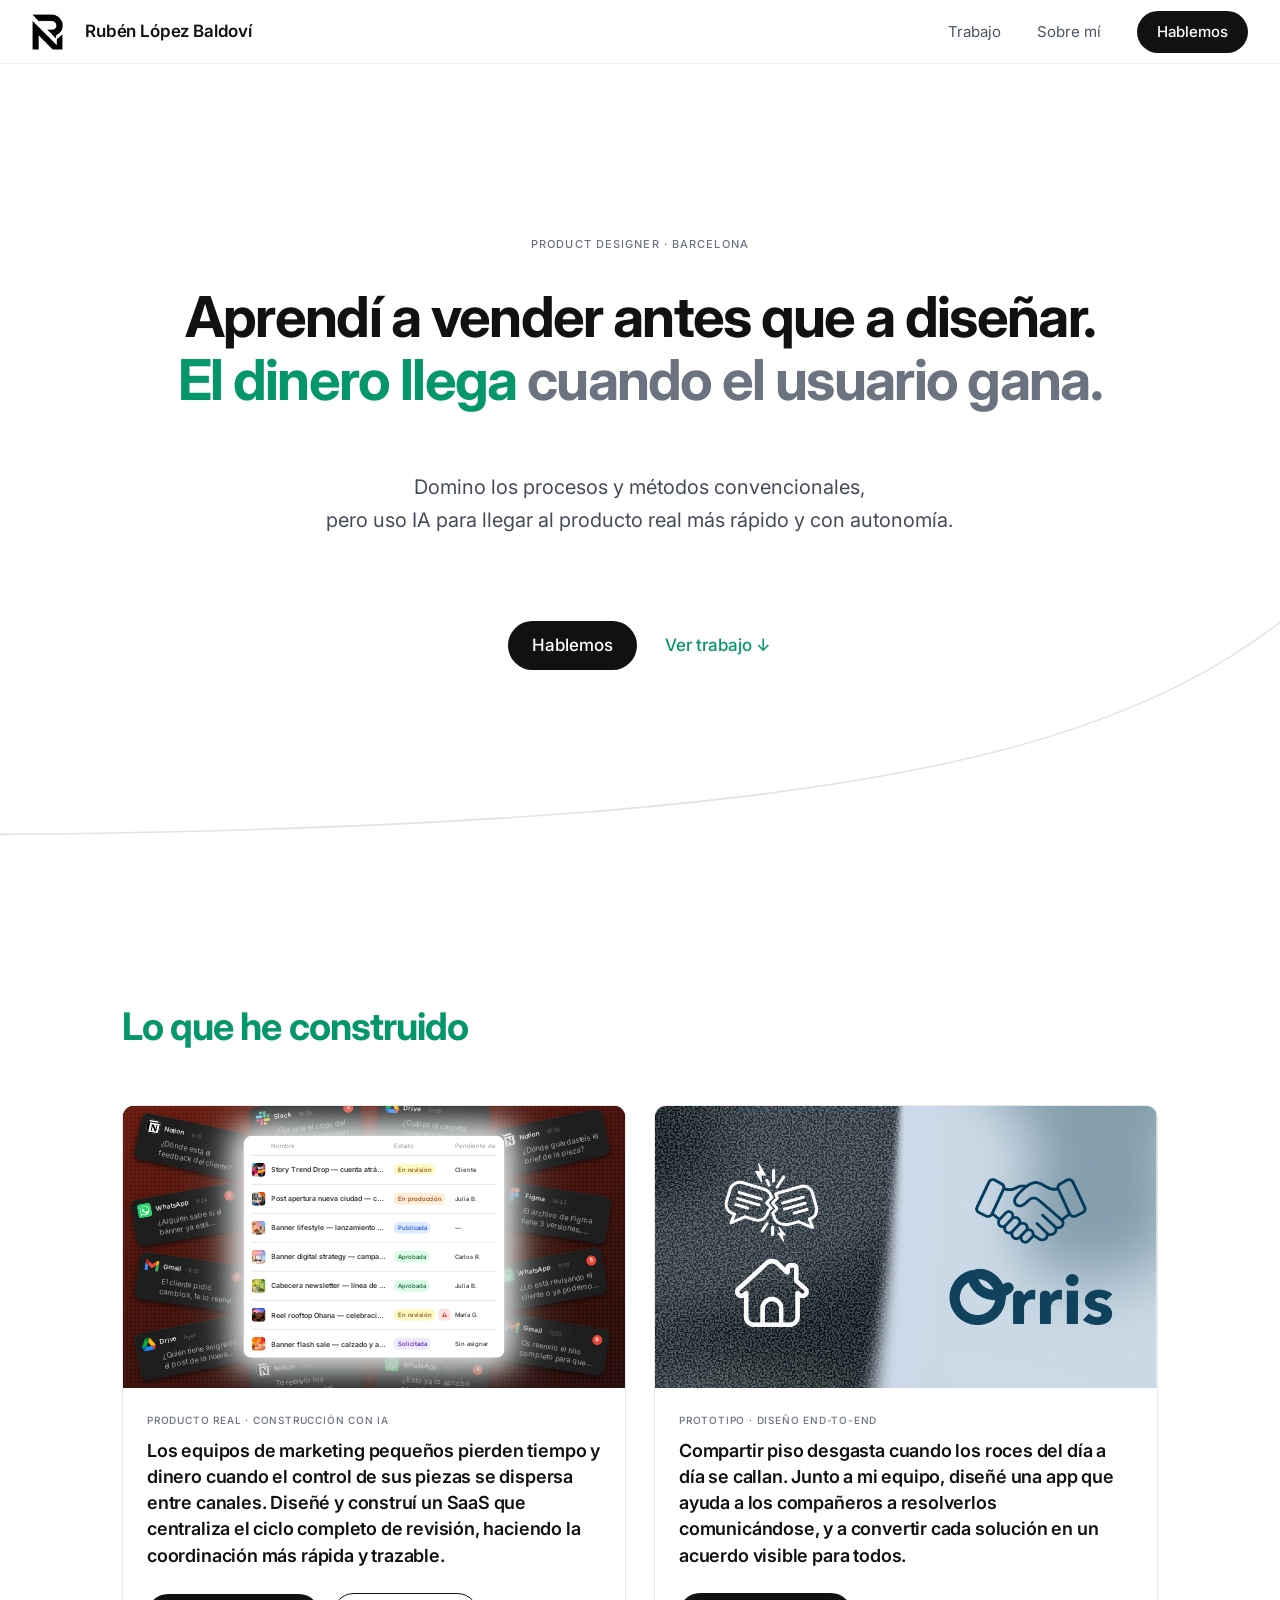
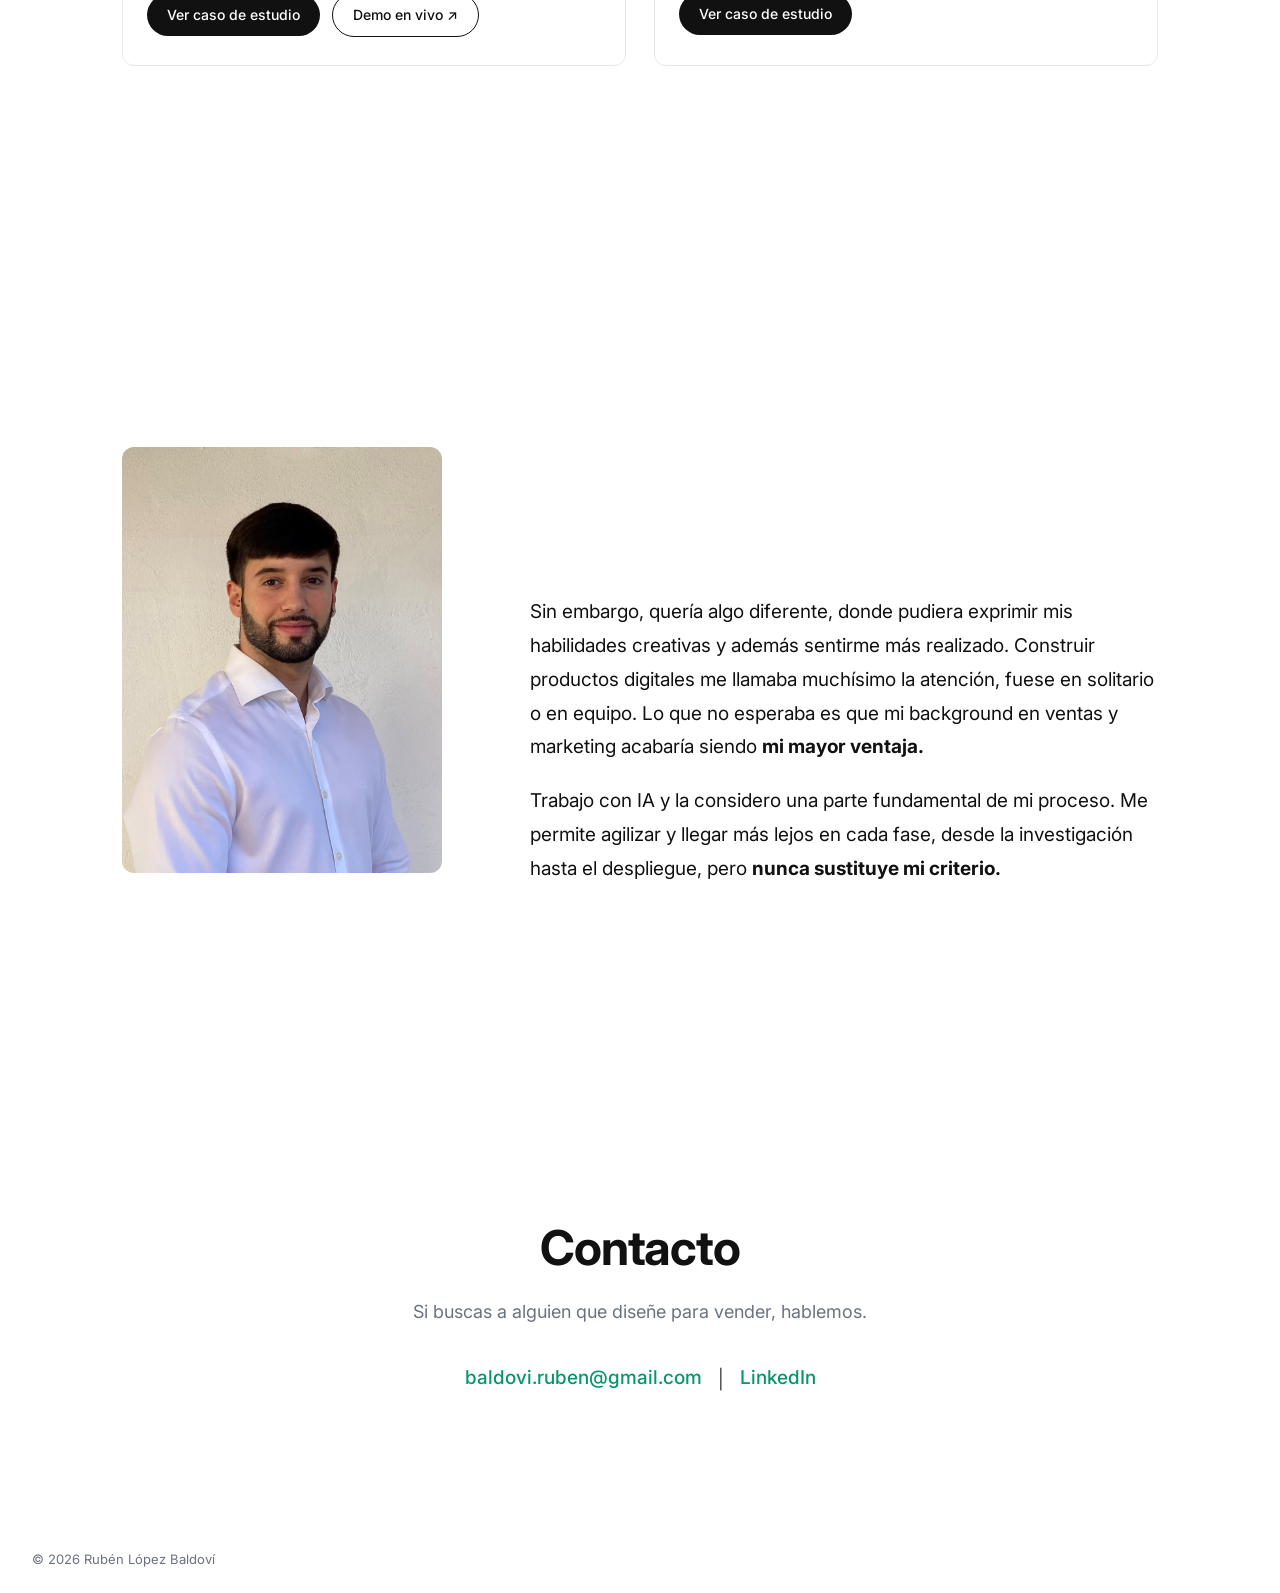
==== index.html @ 87759edb "fix: sello — hockey stick más pronunciado y curva anclada dentro del Hero Co-Authored-By: Claude Son" ====
<!DOCTYPE html>
<html lang="es">
<head>
  <meta charset="UTF-8">
  <meta name="viewport" content="width=device-width, initial-scale=1.0">
  <title>Rubén Baldoví — Diseñador UX/UI</title>
  <meta name="description" content="Diseñador UX/UI con criterio de negocio. Construyo productos que resuelven problemas reales.">
  <link rel="preconnect" href="https://fonts.googleapis.com">
  <link rel="preconnect" href="https://fonts.gstatic.com" crossorigin>
  <link href="https://fonts.googleapis.com/css2?family=Inter:ital,opsz,wght@0,14..32,400;0,14..32,500;0,14..32,600;0,14..32,700;1,14..32,400&display=swap" rel="stylesheet">
  <link rel="stylesheet" href="css/styles.css">
</head>
<body>

  <!-- NAV -->
  <nav class="nav nav--progress" id="nav">
    <div class="nav__inner">
      <a href="#hero" class="nav__logo">
        <img src="assets/images/logo.png" alt="RB" class="nav__logo-img">
        Rubén López Baldoví
      </a>
      <div class="nav__links">
        <a href="#projects" class="nav__link">Trabajo</a>
        <a href="#about" class="nav__link">Sobre mí</a>
        <a href="#contact" class="btn btn--nav">Hablemos</a>
      </div>
    </div>
  </nav>

  <main>

    <!-- HERO -->
    <section class="hero" id="hero">
      <svg class="sello" viewBox="0 0 1440 250" preserveAspectRatio="none" aria-hidden="true" focusable="false">
        <path class="sello__line" d="M -160,185 C 1200,185 1340,60 1560,-120" fill="none" stroke="#6B7280" stroke-opacity="0.20" stroke-width="1.6" stroke-linecap="round"/>
      </svg>
      <div class="container">
        <span class="eyebrow">Product Designer · Barcelona</span>
        <h1 class="hero__title">Aprendí a vender antes que a diseñar.<br><span class="hero__accent">El dinero llega</span> <span class="hero__gray">cuando el usuario gana.</span></h1>
        <p class="hero__sub">Domino los procesos y métodos convencionales,<br>pero uso IA para llegar al producto real más rápido y con autonomía.</p>
        <div class="hero__actions">
          <a href="#contact" class="hero__cta-secondary">Hablemos</a>
          <a href="#projects" class="hero__cta">Ver trabajo <span class="hero__cta-arrow">↓</span></a>
        </div>
      </div>
    </section>

    <!-- PROJECTS -->
    <section class="projects" id="projects">
      <div class="container">
        <p class="section-label reveal">Lo que he construido</p>
        <div class="projects__grid">

          <!-- Card: Flowck -->
          <article class="card reveal">
            <a href="flowck.html" class="card__thumb-link">
              <div class="card__thumb card__thumb--flowck">
                <!-- Left: chaos -->
                <div class="thumb-chaos">
                  <svg aria-hidden="true" xmlns="http://www.w3.org/2000/svg" style="position:absolute;top:0;left:0;width:100%;height:100%;pointer-events:none;z-index:20" preserveAspectRatio="none">
                    <filter id="tgrain"><feTurbulence type="fractalNoise" baseFrequency="0.85" numOctaves="4" stitchTiles="stitch"/><feColorMatrix type="saturate" values="0"/></filter>
                    <rect width="100%" height="100%" filter="url(#tgrain)" opacity="0.05"/>
                  </svg>
                  <div class="thumb-chaos-cols">
                    <div class="thumb-chaos-col">
                      <!-- t1 Notion (clipped top) -->
                      <div class="thumb-msg thumb-msg--t1">
                        <div class="thumb-msg__top">
                          <div class="thumb-msg__source">
                            <svg width="10" height="10" viewBox="0 0 256 268" xmlns="http://www.w3.org/2000/svg"><path fill="#fff" d="M16.092 11.538 164.09.608c18.179-1.56 22.85-.508 34.28 7.801l47.243 33.282C253.406 47.414 256 48.975 256 55.207v182.527c0 11.439-4.155 18.205-18.696 19.24L65.44 267.378c-10.913.517-16.11-1.043-21.825-8.327L8.826 213.814C2.586 205.487 0 199.254 0 191.97V29.726c0-9.352 4.155-17.153 16.092-18.188Z"/><path d="M164.09.608 16.092 11.538C4.155 12.573 0 20.374 0 29.726v162.245c0 7.284 2.585 13.516 8.826 21.843l34.789 45.237c5.715 7.284 10.912 8.844 21.825 8.327l171.864-10.404c14.532-1.035 18.696-7.801 18.696-19.24V55.207c0-5.911-2.336-7.614-9.21-12.66l-1.185-.856L198.37 8.409C186.94.1 182.27-.952 164.09.608ZM69.327 52.22c-14.033.945-17.216 1.159-25.186-5.323L23.876 30.778c-2.06-2.086-1.026-4.69 4.163-5.207l142.274-10.395c11.947-1.043 18.17 3.12 22.842 6.758l24.401 17.68c1.043.525 3.638 3.637.517 3.637L71.146 52.095l-1.819.125Zm-16.36 183.954V81.222c0-6.767 2.077-9.887 8.3-10.413L230.02 60.93c5.724-.517 8.31 3.12 8.31 9.879v153.917c0 6.767-1.044 12.49-10.387 13.008l-161.487 9.361c-9.343.517-13.489-2.594-13.489-10.921ZM212.377 89.53c1.034 4.681 0 9.362-4.681 9.897l-7.783 1.542v114.404c-6.758 3.637-12.981 5.715-18.18 5.715-8.308 0-10.386-2.604-16.609-10.396l-50.898-80.079v77.476l16.1 3.646s0 9.362-12.989 9.362l-35.814 2.077c-1.043-2.086 0-7.284 3.63-8.318l9.351-2.595V109.823l-12.98-1.052c-1.044-4.68 1.55-11.439 8.826-11.965l38.426-2.585 52.958 81.113v-71.76l-13.498-1.552c-1.043-5.733 3.111-9.896 8.3-10.404l35.84-2.087Z"/></svg>
                            <span class="thumb-msg__channel">Notion</span>
                            <span class="thumb-msg__time">9:15</span>
                          </div>
                        </div>
                        <p class="thumb-msg__text">¿Dónde está el feedback del cliente?</p>
                      </div>
                      <!-- 1 WhatsApp · badge 3 -->
                      <div class="thumb-msg thumb-msg--1">
                        <div class="thumb-msg__top">
                          <div class="thumb-msg__source">
                            <svg width="10" height="10" viewBox="0 0 24 24" xmlns="http://www.w3.org/2000/svg"><rect width="24" height="24" rx="6" fill="#25D366"/><path d="M12 4C7.6 4 4 7.6 4 12c0 1.5.4 2.9 1.1 4.1L4 20l4.1-1.1C9.2 19.6 10.5 20 12 20c4.4 0 8-3.6 8-8s-3.6-8-8-8zm0 14.5c-1.4 0-2.7-.4-3.9-1l-.3-.2-2.5.7.7-2.4-.2-.3c-.7-1.1-1.1-2.4-1.1-3.7 0-3.8 3.1-6.9 6.9-6.9 1.8 0 3.6.7 4.9 2s2 3 2 4.8c0 3.8-3.1 7-6.5 7z" fill="#fff"/><path d="M16.4 14.3c-.2-.1-1.3-.6-1.5-.7-.2-.1-.4-.1-.5.1-.2.2-.6.7-.7.8-.1.1-.3.2-.5.1-.2-.1-.9-.3-1.8-1.1-.6-.5-1.1-1.3-1.2-1.5-.1-.2 0-.4.1-.5l.3-.3c.1-.1.1-.2.2-.3.1-.1 0-.2 0-.3l-.7-1.6c-.2-.4-.4-.4-.5-.4h-.5c-.2 0-.4.1-.6.3-.2.2-.8.8-.8 2 0 1.1.8 2.2.9 2.4.1.1 1.6 2.4 3.9 3.4.5.2 1 .4 1.3.5.5.1 1 .1 1.4.1.4-.1 1.3-.5 1.5-1 .2-.5.2-1 .1-1.1-.1-.1-.2-.1-.4-.2z" fill="#fff"/></svg>
                            <span class="thumb-msg__channel">WhatsApp</span>
                            <span class="thumb-msg__time">9:24</span>
                          </div>
                          <span class="thumb-badge">3</span>
                        </div>
                        <p class="thumb-msg__text">¿Alguien sabe si el banner ya está aprobado?</p>
                      </div>
                      <!-- 2 Gmail · badge 9 -->
                      <div class="thumb-msg thumb-msg--2">
                        <div class="thumb-msg__top">
                          <div class="thumb-msg__source">
                            <svg width="10" height="10" viewBox="0 49.4 512 399.42" xmlns="http://www.w3.org/2000/svg"><g fill="none" fill-rule="evenodd"><g fill-rule="nonzero"><path fill="#4285f4" d="M34.91 448.818h81.454V251L0 163.727V413.91c0 19.287 15.622 34.91 34.91 34.91z"/><path fill="#34a853" d="M395.636 448.818h81.455c19.287 0 34.909-15.622 34.909-34.909V163.727L395.636 251z"/><path fill="#fbbc04" d="M395.636 99.727V251L512 163.727v-46.545c0-43.142-49.25-67.782-83.782-41.891z"/></g><path fill="#ea4335" d="M116.364 251V99.727L256 204.455 395.636 99.727V251L256 355.727z"/><path fill="#c5221f" fill-rule="nonzero" d="M0 117.182v46.545L116.364 251V99.727L83.782 75.291C49.25 49.4 0 74.04 0 117.18z"/></g></svg>
                            <span class="thumb-msg__channel">Gmail</span>
                            <span class="thumb-msg__time">8:15</span>
                          </div>
                          <span class="thumb-badge">9</span>
                        </div>
                        <p class="thumb-msg__text">El cliente pidió cambios, te lo reenvío ahora</p>
                      </div>
                      <!-- 3 Slack -->
                      <div class="thumb-msg thumb-msg--3">
                        <div class="thumb-msg__top">
                          <div class="thumb-msg__source">
                            <svg width="10" height="10" viewBox="0 0 2447.6 2452.5" xmlns="http://www.w3.org/2000/svg"><g clip-rule="evenodd" fill-rule="evenodd"><path d="m897.4 0c-135.3.1-244.8 109.9-244.7 245.2-.1 135.3 109.5 245.1 244.8 245.2h244.8v-245.1c.1-135.3-109.5-245.1-244.9-245.3.1 0 .1 0 0 0m0 654h-652.6c-135.3.1-244.9 109.9-244.8 245.2-.2 135.3 109.4 245.1 244.7 245.3h652.7c135.3-.1 244.9-109.9 244.8-245.2.1-135.4-109.5-245.2-244.8-245.3z" fill="#36c5f0"/><path d="m2447.6 899.2c.1-135.3-109.5-245.1-244.8-245.2-135.3.1-244.9 109.9-244.8 245.2v245.3h244.8c135.3-.1 244.9-109.9 244.8-245.3zm-652.7 0v-654c.1-135.2-109.4-245-244.7-245.2-135.3.1-244.9 109.9-244.8 245.2v654c-.2 135.3 109.4 245.1 244.7 245.3 135.3-.1 244.9-109.9 244.8-245.3z" fill="#2eb67d"/><path d="m1550.1 2452.5c135.3-.1 244.9-109.9 244.8-245.2.1-135.3-109.5-245.1-244.8-245.2h-244.8v245.2c-.1 135.2 109.5 245 244.8 245.2zm0-654.1h652.7c135.3-.1 244.9-109.9 244.8-245.2.2-135.3-109.4-245.1-244.7-245.3h-652.7c-135.3.1-244.9 109.9-244.8 245.2-.1 135.4 109.4 245.2 244.7 245.3z" fill="#ecb22e"/><path d="m0 1553.2c-.1 135.3 109.5 245.1 244.8 245.2 135.3-.1 244.9-109.9 244.8-245.2v-245.2h-244.8c-135.3.1-244.9 109.9-244.8 245.2zm652.7 0v654c-.2 135.3 109.4 245.1 244.7 245.3 135.3-.1 244.9-109.9 244.8-245.2v-653.9c.2-135.3-109.4-245.1-244.7-245.3-135.4 0-244.9 109.8-244.8 245.1 0 0 0 .1 0 0" fill="#e01e5a"/></g></svg>
                            <span class="thumb-msg__channel">Slack</span>
                            <span class="thumb-msg__time">16:35</span>
                          </div>
                          <span class="thumb-badge">2</span>
                        </div>
                        <p class="thumb-msg__text">¡Ojo que el copy del post lo cambié ayer!</p>
                      </div>
                      <!-- 4 Drive · badge 1 -->
                      <div class="thumb-msg thumb-msg--4">
                        <div class="thumb-msg__top">
                          <div class="thumb-msg__source">
                            <svg width="10" height="10" viewBox="0 0 87.3 78" xmlns="http://www.w3.org/2000/svg"><path d="m6.6 66.85 3.85 6.65c.8 1.4 1.95 2.5 3.3 3.3l13.75-23.8h-27.5c0 1.55.4 3.1 1.2 4.45z" fill="#0066da"/><path d="m43.65 25-13.75-23.8c-1.35.8-2.5 1.9-3.3 3.3l-25.4 44a9.06 9.06 0 0 0-1.2 4.45h27.5z" fill="#00ac47"/><path d="m73.55 76.8c1.35-.8 2.5-1.9 3.3-3.3l1.6-2.75 7.65-13.25c.8-1.35 1.2-2.9 1.2-4.45h-27.502l5.852 11.5z" fill="#ea4335"/><path d="m43.65 25 13.75-23.8c-1.35-.8-2.9-1.2-4.45-1.2h-18.6c-1.55 0-3.1.45-4.45 1.2z" fill="#00832d"/><path d="m59.8 53h-32.3l-13.75 23.8c1.35.8 2.9 1.2 4.45 1.2h50.9c1.55 0 3.1-.45 4.45-1.2z" fill="#2684fc"/><path d="m73.4 26.5-12.7-22c-.8-1.4-1.95-2.5-3.3-3.3l-13.75 23.8 16.15 28h27.45c0-1.55-.4-3.1-1.2-4.45z" fill="#ffba00"/></svg>
                            <span class="thumb-msg__channel">Drive</span>
                            <span class="thumb-msg__time">Ayer</span>
                          </div>
                        </div>
                        <p class="thumb-msg__text">¿Quién tiene asignado el post de la nueva colección?</p>
                      </div>
                      <!-- 5 Notion -->
                      <div class="thumb-msg thumb-msg--5">
                        <div class="thumb-msg__top">
                          <div class="thumb-msg__source">
                            <svg width="10" height="10" viewBox="0 0 256 268" xmlns="http://www.w3.org/2000/svg"><path fill="#fff" d="M16.092 11.538 164.09.608c18.179-1.56 22.85-.508 34.28 7.801l47.243 33.282C253.406 47.414 256 48.975 256 55.207v182.527c0 11.439-4.155 18.205-18.696 19.24L65.44 267.378c-10.913.517-16.11-1.043-21.825-8.327L8.826 213.814C2.586 205.487 0 199.254 0 191.97V29.726c0-9.352 4.155-17.153 16.092-18.188Z"/><path d="M164.09.608 16.092 11.538C4.155 12.573 0 20.374 0 29.726v162.245c0 7.284 2.585 13.516 8.826 21.843l34.789 45.237c5.715 7.284 10.912 8.844 21.825 8.327l171.864-10.404c14.532-1.035 18.696-7.801 18.696-19.24V55.207c0-5.911-2.336-7.614-9.21-12.66l-1.185-.856L198.37 8.409C186.94.1 182.27-.952 164.09.608ZM69.327 52.22c-14.033.945-17.216 1.159-25.186-5.323L23.876 30.778c-2.06-2.086-1.026-4.69 4.163-5.207l142.274-10.395c11.947-1.043 18.17 3.12 22.842 6.758l24.401 17.68c1.043.525 3.638 3.637.517 3.637L71.146 52.095l-1.819.125Zm-16.36 183.954V81.222c0-6.767 2.077-9.887 8.3-10.413L230.02 60.93c5.724-.517 8.31 3.12 8.31 9.879v153.917c0 6.767-1.044 12.49-10.387 13.008l-161.487 9.361c-9.343.517-13.489-2.594-13.489-10.921ZM212.377 89.53c1.034 4.681 0 9.362-4.681 9.897l-7.783 1.542v114.404c-6.758 3.637-12.981 5.715-18.18 5.715-8.308 0-10.386-2.604-16.609-10.396l-50.898-80.079v77.476l16.1 3.646s0 9.362-12.989 9.362l-35.814 2.077c-1.043-2.086 0-7.284 3.63-8.318l9.351-2.595V109.823l-12.98-1.052c-1.044-4.68 1.55-11.439 8.826-11.965l38.426-2.585 52.958 81.113v-71.76l-13.498-1.552c-1.043-5.733 3.111-9.896 8.3-10.404l35.84-2.087Z"/></svg>
                            <span class="thumb-msg__channel">Notion</span>
                            <span class="thumb-msg__time">10:11</span>
                          </div>
                        </div>
                        <p class="thumb-msg__text">¿Por qué aún no ha salido la campaña Odisea?</p>
                      </div>
                      <!-- b1 Notion (clipped bottom) -->
                      <div class="thumb-msg thumb-msg--b1">
                        <div class="thumb-msg__top">
                          <div class="thumb-msg__source">
                            <svg width="10" height="10" viewBox="0 0 256 268" xmlns="http://www.w3.org/2000/svg"><path fill="#fff" d="M16.092 11.538 164.09.608c18.179-1.56 22.85-.508 34.28 7.801l47.243 33.282C253.406 47.414 256 48.975 256 55.207v182.527c0 11.439-4.155 18.205-18.696 19.24L65.44 267.378c-10.913.517-16.11-1.043-21.825-8.327L8.826 213.814C2.586 205.487 0 199.254 0 191.97V29.726c0-9.352 4.155-17.153 16.092-18.188Z"/><path d="M164.09.608 16.092 11.538C4.155 12.573 0 20.374 0 29.726v162.245c0 7.284 2.585 13.516 8.826 21.843l34.789 45.237c5.715 7.284 10.912 8.844 21.825 8.327l171.864-10.404c14.532-1.035 18.696-7.801 18.696-19.24V55.207c0-5.911-2.336-7.614-9.21-12.66l-1.185-.856L198.37 8.409C186.94.1 182.27-.952 164.09.608ZM69.327 52.22c-14.033.945-17.216 1.159-25.186-5.323L23.876 30.778c-2.06-2.086-1.026-4.69 4.163-5.207l142.274-10.395c11.947-1.043 18.17 3.12 22.842 6.758l24.401 17.68c1.043.525 3.638 3.637.517 3.637L71.146 52.095l-1.819.125Zm-16.36 183.954V81.222c0-6.767 2.077-9.887 8.3-10.413L230.02 60.93c5.724-.517 8.31 3.12 8.31 9.879v153.917c0 6.767-1.044 12.49-10.387 13.008l-161.487 9.361c-9.343.517-13.489-2.594-13.489-10.921ZM212.377 89.53c1.034 4.681 0 9.362-4.681 9.897l-7.783 1.542v114.404c-6.758 3.637-12.981 5.715-18.18 5.715-8.308 0-10.386-2.604-16.609-10.396l-50.898-80.079v77.476l16.1 3.646s0 9.362-12.989 9.362l-35.814 2.077c-1.043-2.086 0-7.284 3.63-8.318l9.351-2.595V109.823l-12.98-1.052c-1.044-4.68 1.55-11.439 8.826-11.965l38.426-2.585 52.958 81.113v-71.76l-13.498-1.552c-1.043-5.733 3.111-9.896 8.3-10.404l35.84-2.087Z"/></svg>
                            <span class="thumb-msg__channel">Notion</span>
                            <span class="thumb-msg__time">8:45</span>
                          </div>
                        </div>
                        <p class="thumb-msg__text">Te reenvío los comentarios del cliente sobre el cartel</p>
                      </div>
                    </div>
                    <div class="thumb-chaos-col">
                      <!-- t2 Notion (clipped top) -->
                      <div class="thumb-msg thumb-msg--t2">
                        <div class="thumb-msg__top">
                          <div class="thumb-msg__source">
                            <svg width="10" height="10" viewBox="0 0 256 268" xmlns="http://www.w3.org/2000/svg"><path fill="#fff" d="M16.092 11.538 164.09.608c18.179-1.56 22.85-.508 34.28 7.801l47.243 33.282C253.406 47.414 256 48.975 256 55.207v182.527c0 11.439-4.155 18.205-18.696 19.24L65.44 267.378c-10.913.517-16.11-1.043-21.825-8.327L8.826 213.814C2.586 205.487 0 199.254 0 191.97V29.726c0-9.352 4.155-17.153 16.092-18.188Z"/><path d="M164.09.608 16.092 11.538C4.155 12.573 0 20.374 0 29.726v162.245c0 7.284 2.585 13.516 8.826 21.843l34.789 45.237c5.715 7.284 10.912 8.844 21.825 8.327l171.864-10.404c14.532-1.035 18.696-7.801 18.696-19.24V55.207c0-5.911-2.336-7.614-9.21-12.66l-1.185-.856L198.37 8.409C186.94.1 182.27-.952 164.09.608ZM69.327 52.22c-14.033.945-17.216 1.159-25.186-5.323L23.876 30.778c-2.06-2.086-1.026-4.69 4.163-5.207l142.274-10.395c11.947-1.043 18.17 3.12 22.842 6.758l24.401 17.68c1.043.525 3.638 3.637.517 3.637L71.146 52.095l-1.819.125Zm-16.36 183.954V81.222c0-6.767 2.077-9.887 8.3-10.413L230.02 60.93c5.724-.517 8.31 3.12 8.31 9.879v153.917c0 6.767-1.044 12.49-10.387 13.008l-161.487 9.361c-9.343.517-13.489-2.594-13.489-10.921ZM212.377 89.53c1.034 4.681 0 9.362-4.681 9.897l-7.783 1.542v114.404c-6.758 3.637-12.981 5.715-18.18 5.715-8.308 0-10.386-2.604-16.609-10.396l-50.898-80.079v77.476l16.1 3.646s0 9.362-12.989 9.362l-35.814 2.077c-1.043-2.086 0-7.284 3.63-8.318l9.351-2.595V109.823l-12.98-1.052c-1.044-4.68 1.55-11.439 8.826-11.965l38.426-2.585 52.958 81.113v-71.76l-13.498-1.552c-1.043-5.733 3.111-9.896 8.3-10.404l35.84-2.087Z"/></svg>
                            <span class="thumb-msg__channel">Notion</span>
                            <span class="thumb-msg__time">18:30</span>
                          </div>
                        </div>
                        <p class="thumb-msg__text">¿Dónde guardasteis el brief de la pieza?</p>
                      </div>
                      <!-- 6 Figma -->
                      <div class="thumb-msg thumb-msg--6">
                        <div class="thumb-msg__top">
                          <div class="thumb-msg__source">
                            <svg width="10" height="10" viewBox="0 0 54 80" xmlns="http://www.w3.org/2000/svg" fill="none"><path d="M13.333 80C20.693 80 26.667 74.027 26.667 66.667V53.333H13.333C5.973 53.333 0 59.307 0 66.667 0 74.027 5.973 80 13.333 80z" fill="#0ACF83"/><path d="M0 40c0-7.36 5.973-13.333 13.333-13.333H26.667V53.333H13.333C5.973 53.333 0 47.36 0 40z" fill="#A259FF"/><path d="M0 13.333C0 5.973 5.973 0 13.333 0H26.667V26.667H13.333C5.973 26.667 0 20.693 0 13.333z" fill="#F24E1E"/><path d="M26.667 0H40c7.36 0 13.333 5.973 13.333 13.333 0 7.36-5.973 13.334-13.333 13.334H26.667V0z" fill="#FF7262"/><path d="M53.333 40c0 7.36-5.973 13.333-13.333 13.333S26.667 47.36 26.667 40c0-7.36 5.973-13.333 13.333-13.333S53.333 32.64 53.333 40z" fill="#1ABCFE"/></svg>
                            <span class="thumb-msg__channel">Figma</span>
                            <span class="thumb-msg__time">14:43</span>
                          </div>
                        </div>
                        <p class="thumb-msg__text">El archivo de Figma tiene 3 versiones, ¿cuál usamos?</p>
                      </div>
                      <!-- 7 WhatsApp · badge 5 -->
                      <div class="thumb-msg thumb-msg--7">
                        <div class="thumb-msg__top">
                          <div class="thumb-msg__source">
                            <svg width="10" height="10" viewBox="0 0 24 24" xmlns="http://www.w3.org/2000/svg"><rect width="24" height="24" rx="6" fill="#25D366"/><path d="M12 4C7.6 4 4 7.6 4 12c0 1.5.4 2.9 1.1 4.1L4 20l4.1-1.1C9.2 19.6 10.5 20 12 20c4.4 0 8-3.6 8-8s-3.6-8-8-8zm0 14.5c-1.4 0-2.7-.4-3.9-1l-.3-.2-2.5.7.7-2.4-.2-.3c-.7-1.1-1.1-2.4-1.1-3.7 0-3.8 3.1-6.9 6.9-6.9 1.8 0 3.6.7 4.9 2s2 3 2 4.8c0 3.8-3.1 7-6.5 7z" fill="#fff"/><path d="M16.4 14.3c-.2-.1-1.3-.6-1.5-.7-.2-.1-.4-.1-.5.1-.2.2-.6.7-.7.8-.1.1-.3.2-.5.1-.2-.1-.9-.3-1.8-1.1-.6-.5-1.1-1.3-1.2-1.5-.1-.2 0-.4.1-.5l.3-.3c.1-.1.1-.2.2-.3.1-.1 0-.2 0-.3l-.7-1.6c-.2-.4-.4-.4-.5-.4h-.5c-.2 0-.4.1-.6.3-.2.2-.8.8-.8 2 0 1.1.8 2.2.9 2.4.1.1 1.6 2.4 3.9 3.4.5.2 1 .4 1.3.5.5.1 1 .1 1.4.1.4-.1 1.3-.5 1.5-1 .2-.5.2-1 .1-1.1-.1-.1-.2-.1-.4-.2z" fill="#fff"/></svg>
                            <span class="thumb-msg__channel">WhatsApp</span>
                            <span class="thumb-msg__time">11:07</span>
                          </div>
                          <span class="thumb-badge">5</span>
                        </div>
                        <p class="thumb-msg__text">¿Lo está revisando el cliente o ya podemos publicar?</p>
                      </div>
                      <!-- 8 Gmail · badge 6 -->
                      <div class="thumb-msg thumb-msg--8">
                        <div class="thumb-msg__top">
                          <div class="thumb-msg__source">
                            <svg width="10" height="10" viewBox="0 49.4 512 399.42" xmlns="http://www.w3.org/2000/svg"><g fill="none" fill-rule="evenodd"><g fill-rule="nonzero"><path fill="#4285f4" d="M34.91 448.818h81.454V251L0 163.727V413.91c0 19.287 15.622 34.91 34.91 34.91z"/><path fill="#34a853" d="M395.636 448.818h81.455c19.287 0 34.909-15.622 34.909-34.909V163.727L395.636 251z"/><path fill="#fbbc04" d="M395.636 99.727V251L512 163.727v-46.545c0-43.142-49.25-67.782-83.782-41.891z"/></g><path fill="#ea4335" d="M116.364 251V99.727L256 204.455 395.636 99.727V251L256 355.727z"/><path fill="#c5221f" fill-rule="nonzero" d="M0 117.182v46.545L116.364 251V99.727L83.782 75.291C49.25 49.4 0 74.04 0 117.18z"/></g></svg>
                            <span class="thumb-msg__channel">Gmail</span>
                            <span class="thumb-msg__time">12:20</span>
                          </div>
                          <span class="thumb-badge">6</span>
                        </div>
                        <p class="thumb-msg__text">Os reenvío el hilo completo para que veáis los cambios</p>
                      </div>
                      <!-- 9 Slack -->
                      <div class="thumb-msg thumb-msg--9">
                        <div class="thumb-msg__top">
                          <div class="thumb-msg__source">
                            <svg width="10" height="10" viewBox="0 0 2447.6 2452.5" xmlns="http://www.w3.org/2000/svg"><g clip-rule="evenodd" fill-rule="evenodd"><path d="m897.4 0c-135.3.1-244.8 109.9-244.7 245.2-.1 135.3 109.5 245.1 244.8 245.2h244.8v-245.1c.1-135.3-109.5-245.1-244.9-245.3.1 0 .1 0 0 0m0 654h-652.6c-135.3.1-244.9 109.9-244.8 245.2-.2 135.3 109.4 245.1 244.7 245.3h652.7c135.3-.1 244.9-109.9 244.8-245.2.1-135.4-109.5-245.2-244.8-245.3z" fill="#36c5f0"/><path d="m2447.6 899.2c.1-135.3-109.5-245.1-244.8-245.2-135.3.1-244.9 109.9-244.8 245.2v245.3h244.8c135.3-.1 244.9-109.9 244.8-245.3zm-652.7 0v-654c.1-135.2-109.4-245-244.7-245.2-135.3.1-244.9 109.9-244.8 245.2v654c-.2 135.3 109.4 245.1 244.7 245.3 135.3-.1 244.9-109.9 244.8-245.3z" fill="#2eb67d"/><path d="m1550.1 2452.5c135.3-.1 244.9-109.9 244.8-245.2.1-135.3-109.5-245.1-244.8-245.2h-244.8v245.2c-.1 135.2 109.5 245 244.8 245.2zm0-654.1h652.7c135.3-.1 244.9-109.9 244.8-245.2.2-135.3-109.4-245.1-244.7-245.3h-652.7c-135.3.1-244.9 109.9-244.8 245.2-.1 135.4 109.4 245.2 244.7 245.3z" fill="#ecb22e"/><path d="m0 1553.2c-.1 135.3 109.5 245.1 244.8 245.2 135.3-.1 244.9-109.9 244.8-245.2v-245.2h-244.8c-135.3.1-244.9 109.9-244.8 245.2zm652.7 0v654c-.2 135.3 109.4 245.1 244.7 245.3 135.3-.1 244.9-109.9 244.8-245.2v-653.9c.2-135.3-109.4-245.1-244.7-245.3-135.4 0-244.9 109.8-244.8 245.1 0 0 0 .1 0 0" fill="#e01e5a"/></g></svg>
                            <span class="thumb-msg__channel">Slack</span>
                            <span class="thumb-msg__time">Ayer</span>
                          </div>
                        </div>
                        <p class="thumb-msg__text">¿Quién se ocupaba de esto? ¿Carlos?</p>
                      </div>
                      <!-- b2 WhatsApp (clipped bottom) -->
                      <div class="thumb-msg thumb-msg--b2">
                        <div class="thumb-msg__top">
                          <div class="thumb-msg__source">
                            <svg width="10" height="10" viewBox="0 0 24 24" xmlns="http://www.w3.org/2000/svg"><rect width="24" height="24" rx="6" fill="#25D366"/><path d="M12 4C7.6 4 4 7.6 4 12c0 1.5.4 2.9 1.1 4.1L4 20l4.1-1.1C9.2 19.6 10.5 20 12 20c4.4 0 8-3.6 8-8s-3.6-8-8-8zm0 14.5c-1.4 0-2.7-.4-3.9-1l-.3-.2-2.5.7.7-2.4-.2-.3c-.7-1.1-1.1-2.4-1.1-3.7 0-3.8 3.1-6.9 6.9-6.9 1.8 0 3.6.7 4.9 2s2 3 2 4.8c0 3.8-3.1 7-6.5 7z" fill="#fff"/><path d="M16.4 14.3c-.2-.1-1.3-.6-1.5-.7-.2-.1-.4-.1-.5.1-.2.2-.6.7-.7.8-.1.1-.3.2-.5.1-.2-.1-.9-.3-1.8-1.1-.6-.5-1.1-1.3-1.2-1.5-.1-.2 0-.4.1-.5l.3-.3c.1-.1.1-.2.2-.3.1-.1 0-.2 0-.3l-.7-1.6c-.2-.4-.4-.4-.5-.4h-.5c-.2 0-.4.1-.6.3-.2.2-.8.8-.8 2 0 1.1.8 2.2.9 2.4.1.1 1.6 2.4 3.9 3.4.5.2 1 .4 1.3.5.5.1 1 .1 1.4.1.4-.1 1.3-.5 1.5-1 .2-.5.2-1 .1-1.1-.1-.1-.2-.1-.4-.2z" fill="#fff"/></svg>
                            <span class="thumb-msg__channel">WhatsApp</span>
                            <span class="thumb-msg__time">16:20</span>
                          </div>
                          <span class="thumb-badge">4</span>
                        </div>
                        <p class="thumb-msg__text">¿Esto ya lo aprobó María?</p>
                      </div>
                      <!-- b3 Drive (clipped bottom) -->
                      <div class="thumb-msg thumb-msg--b3">
                        <div class="thumb-msg__top">
                          <div class="thumb-msg__source">
                            <svg width="10" height="10" viewBox="0 0 87.3 78" xmlns="http://www.w3.org/2000/svg"><path d="m6.6 66.85 3.85 6.65c.8 1.4 1.95 2.5 3.3 3.3l13.75-23.8h-27.5c0 1.55.4 3.1 1.2 4.45z" fill="#0066da"/><path d="m43.65 25-13.75-23.8c-1.35.8-2.5 1.9-3.3 3.3l-25.4 44a9.06 9.06 0 0 0-1.2 4.45h27.5z" fill="#00ac47"/><path d="m73.55 76.8c1.35-.8 2.5-1.9 3.3-3.3l1.6-2.75 7.65-13.25c.8-1.35 1.2-2.9 1.2-4.45h-27.502l5.852 11.5z" fill="#ea4335"/><path d="m43.65 25 13.75-23.8c-1.35-.8-2.9-1.2-4.45-1.2h-18.6c-1.55 0-3.1.45-4.45 1.2z" fill="#00832d"/><path d="m59.8 53h-32.3l-13.75 23.8c1.35.8 2.9 1.2 4.45 1.2h50.9c1.55 0 3.1-.45 4.45-1.2z" fill="#2684fc"/><path d="m73.4 26.5-12.7-22c-.8-1.4-1.95-2.5-3.3-3.3l-13.75 23.8 16.15 28h27.45c0-1.55-.4-3.1-1.2-4.45z" fill="#ffba00"/></svg>
                            <span class="thumb-msg__channel">Drive</span>
                            <span class="thumb-msg__time">17:05</span>
                          </div>
                        </div>
                        <p class="thumb-msg__text">¿Cuál es la carpeta correcta para subir el archivo?</p>
                      </div>
                    </div>
                  </div>
                </div>
                <!-- Right: system — mini Flowck table -->
                <div class="thumb-system">
                  <div class="tt-card">
                  <div class="tt-header">
                    <span class="tt-h tt-h--img-spacer"></span>
                    <span class="tt-h tt-h--nombre">Nombre</span>
                    <span class="tt-h tt-h--estado">Estado</span>
                    <span class="tt-h tt-h--pendiente">Pendiente de</span>
                  </div>
                  <div class="tt-body">
                    <div class="tt-row">
                      <img src="assets/images/imagen-2.png" class="tt-img" alt="">
                      <span class="tt-name">Story Trend Drop — cuenta atrás colección verano</span>
                      <span class="tt-badge tt-badge--revision">En revisión</span>
                      <span class="tt-assignee">Cliente</span>
                    </div>
                    <div class="tt-row">
                      <img src="assets/images/imagen-6.png" class="tt-img" alt="">
                      <span class="tt-name">Post apertura nueva ciudad — campaña lanzamiento</span>
                      <span class="tt-badge tt-badge--produccion">En producción</span>
                      <span class="tt-assignee">Julia B.</span>
                    </div>
                    <div class="tt-row">
                      <img src="assets/images/imagen-12.png" class="tt-img" alt="">
                      <span class="tt-name">Banner lifestyle — lanzamiento nueva web</span>
                      <span class="tt-badge tt-badge--publicada">Publicada</span>
                      <span class="tt-assignee">—</span>
                    </div>
                    <div class="tt-row">
                      <img src="assets/images/imagen-14.png" class="tt-img" alt="">
                      <span class="tt-name">Banner digital strategy — campaña Telecom Plus</span>
                      <span class="tt-badge tt-badge--aprobada">Aprobada</span>
                      <span class="tt-assignee">Carlos R.</span>
                    </div>
                    <div class="tt-row">
                      <img src="assets/images/imagen-10.png" class="tt-img" alt="">
                      <span class="tt-name">Cabecera newsletter — línea de productos eco</span>
                      <span class="tt-badge tt-badge--aprobada">Aprobada</span>
                      <span class="tt-assignee">Julia B.</span>
                    </div>
                    <div class="tt-row">
                      <img src="assets/images/imagen-11.png" class="tt-img" alt="">
                      <span class="tt-name">Reel rooftop Ohana — celebración aniversario</span>
                      <span class="tt-estado-cell"><span class="tt-badge tt-badge--revision">En revisión</span><span class="tt-block-badge"><svg viewBox="0 0 10 9" xmlns="http://www.w3.org/2000/svg" width="6" height="5.4"><path d="M5 0.5L9.5 8.5H0.5L5 0.5Z" fill="#EF4444"/><rect x="4.25" y="3" width="1.5" height="3.5" rx="0.5" fill="#FFF"/><rect x="4.25" y="7.2" width="1.5" height="1" rx="0.5" fill="#FFF"/></svg></span></span>
                      <span class="tt-assignee">María G.</span>
                    </div>
                    <div class="tt-row">
                      <img src="assets/images/imagen-8.png" class="tt-img" alt="">
                      <span class="tt-name">Banner flash sale — calzado y accesorios</span>
                      <span class="tt-badge tt-badge--solicitada">Solicitada</span>
                      <span class="tt-assignee">Sin asignar</span>
                    </div>
                  </div>
                  </div>
                </div>
              </div>
            </a>
            <div class="card__body">
              <div class="card__meta">PRODUCTO REAL · CONSTRUCCIÓN CON IA</div>
              <p class="card__desc">Los equipos de marketing pequeños pierden tiempo y dinero cuando el control de sus piezas se dispersa entre canales. Diseñé y construí un SaaS que centraliza el ciclo completo de revisión, haciendo la coordinación más rápida y trazable.</p>
              <div class="card__actions">
                <a href="flowck.html" class="card__btn card__btn--primary">Ver caso de estudio</a>
                <a href="https://flowck.vercel.app" target="_blank" rel="noopener" class="card__btn card__btn--outline">Demo en vivo ↗</a>
              </div>
            </div>
          </article>

          <!-- Card: Orris -->
          <article class="card reveal">
            <a href="orris.html" class="card__thumb-link">
              <div class="card__thumb card__thumb--orris">
                <img src="assets/images/thumbnail-orris-home.png" alt="Orris — app para compañeros de piso" class="card__thumb-img">
              </div>
            </a>
            <div class="card__body">
              <div class="card__meta">PROTOTIPO · DISEÑO END-TO-END</div>
              <p class="card__desc">Compartir piso desgasta cuando los roces del día a día se callan. Junto a mi equipo, diseñé una app que ayuda a los compañeros a resolverlos comunicándose, y a convertir cada solución en un acuerdo visible para todos.</p>
              <div class="card__actions">
                <a href="orris.html" class="card__btn card__btn--primary">Ver caso de estudio</a>
              </div>
            </div>
          </article>

        </div>
      </div>
    </section>

    <!-- ABOUT -->
    <section class="about" id="about">
      <div class="container">
        <p class="section-label reveal reveal--left">Sobre mí</p>
        <div class="about__inner">
          <div class="about__photo reveal reveal--left">
            <img src="assets/images/ruben-photo.jpg" alt="Rubén Baldoví" class="about__photo-img">
          </div>
          <div class="about__text">
            <p class="about__paragraph reveal reveal--right">Llegué al diseño desde el negocio, no al revés. Estuve en departamentos de marketing, administración y ventas, entendiendo por qué la gente compra y cómo se comunica una marca. Es algo que no se acaba de aprender <span class="hero__accent">hasta que no lo vives.</span></p>
            <p class="about__paragraph reveal reveal--right">Sin embargo, quería algo diferente, donde pudiera exprimir mis habilidades creativas y además sentirme más realizado. Construir productos digitales me llamaba muchísimo la atención, fuese en solitario o en equipo. Lo que no esperaba es que mi background en ventas y marketing acabaría siendo <span class="hero__accent">mi mayor ventaja.</span></p>
            <p class="about__paragraph reveal reveal--right">Trabajo con IA y la considero una parte fundamental de mi proceso. Me permite agilizar y llegar más lejos en cada fase, desde la investigación hasta el despliegue, pero <span class="hero__accent">nunca sustituye mi criterio.</span></p>
          </div>
        </div>
      </div>
    </section>

    <!-- CONTACT -->
    <section class="contact" id="contact">
      <div class="container">
        <h2 class="contact__title reveal">Contacto</h2>
        <p class="contact__sub reveal">Si buscas a alguien que diseñe para vender, hablemos.</p>
        <div class="contact__row reveal">
          <a href="mailto:baldovi.ruben@gmail.com" class="contact__item">baldovi.ruben@gmail.com</a>
          <span class="contact__sep">|</span>
          <a href="https://www.linkedin.com/in/rub%C3%A9n-l%C3%B3pez-baldov%C3%AD-9379b819b/" target="_blank" rel="noopener" class="contact__item">LinkedIn</a>
        </div>
      </div>
    </section>

  </main>

  <footer class="footer">
    <div class="footer__inner">
      <span class="footer__copy">© 2026 Rubén López Baldoví</span>
    </div>
  </footer>

  <script src="js/main.js"></script>
</body>
</html>
---- css/styles.css ----
/* ============================================================
   TOKENS
   ============================================================ */
:root {
  --accent: #059669;
  --bg: #FFFFFF;
  --text: #111111;
  --text-secondary: #6B7280;
  --border: #E5E7EB;
  --bg-subtle: #F9FAFB;
  --font: 'Inter', system-ui, sans-serif;
  --max-w: 1100px;
  --radius: 12px;
  --nav-h: 64px;
}

/* ============================================================
   RESET & BASE
   ============================================================ */
*, *::before, *::after {
  box-sizing: border-box;
  margin: 0;
  padding: 0;
}
html {
  scroll-behavior: smooth;
}

/* Chrome / Edge / Safari */
html::-webkit-scrollbar        { width: 8px; }
html::-webkit-scrollbar-track  { background: transparent; }
html::-webkit-scrollbar-thumb  { background: rgba(0, 0, 0, 0.18); border-radius: 999px; }
html::-webkit-scrollbar-thumb:hover { background: rgba(0, 0, 0, 0.26); }
html::-webkit-scrollbar-button { display: none; }

/* Firefox — sólo donde no hay soporte webkit */
@supports not selector(::-webkit-scrollbar) {
  html { scrollbar-width: thin; scrollbar-color: #B0B0B0 transparent; }
}
body {
  font-family: var(--font);
  background: var(--bg);
  color: var(--text);
  line-height: 1.6;
  -webkit-font-smoothing: antialiased;
}
img {
  display: block;
  max-width: 100%;
}
a {
  color: inherit;
  text-decoration: none;
}

/* ============================================================
   LAYOUT
   ============================================================ */
.container {
  max-width: var(--max-w);
  margin: 0 auto;
  padding: 0 32px;
}

/* ============================================================
   NAV
   ============================================================ */
.nav {
  position: fixed;
  top: 0;
  left: 0;
  right: 0;
  height: var(--nav-h);
  background: transparent;
  backdrop-filter: none;
  -webkit-backdrop-filter: none;
  border-bottom: 1px solid rgba(0, 0, 0, 0.06);
  z-index: 100;
  transition: background 0.25s ease, backdrop-filter 0.25s ease, -webkit-backdrop-filter 0.25s ease, border-color 0.25s ease;
}
.nav--scrolled {
  background: rgba(255, 255, 255, 0.9);
  backdrop-filter: blur(12px);
  -webkit-backdrop-filter: blur(12px);
}

/* ---- READING PROGRESS BAR (flowck.html only, via .nav--progress) ---- */
.nav--progress {
  border-bottom: none;
}
.nav--progress::after {
  content: '';
  position: absolute;
  left: 0;
  right: 0;
  bottom: 0;
  height: 1px;
  background: linear-gradient(
    to right,
    var(--accent) var(--scroll-progress, 0%),
    rgba(0, 0, 0, 0.06) var(--scroll-progress, 0%)
  );
  transition: height 0.2s ease;
}
.nav--progress.nav--progress-active::after {
  height: 3px;
}
@media (prefers-reduced-motion: reduce) {
  .nav--progress::after {
    transition: none;
  }
}
.nav__inner {
  display: flex;
  align-items: center;
  justify-content: space-between;
  height: 100%;
  padding: 0 32px;
}
.nav__logo {
  display: flex;
  align-items: center;
  gap: 22px;
  font-size: 17px;
  font-weight: 600;
  letter-spacing: -0.01em;
  color: #111111;
}
.nav__logo-img {
  height: 36px;
  width: auto;
  display: block;
}
.nav__links {
  display: flex;
  align-items: center;
  gap: 36px;
}
.nav__link {
  font-size: 15px;
  color: #4B5563;
  transition: color 0.15s;
}
.nav__link:hover {
  color: var(--text);
}

/* ============================================================
   BUTTONS
   ============================================================ */
.btn--nav {
  font-size: 15px;
  font-weight: 500;
  padding: 9px 20px;
  border-radius: 999px;
  background: var(--text);
  color: #fff;
  transition: opacity 0.15s;
}
.btn--nav:hover {
  opacity: 0.75;
}
.btn--contact {
  display: inline-block;
  font-size: 19px;
  font-weight: 500;
  color: var(--accent);
  text-decoration: none;
  border-bottom: 1.5px solid transparent;
  padding-bottom: 2px;
  transition: border-color 0.15s, opacity 0.15s;
}
.btn--contact:hover {
  border-color: var(--accent);
  opacity: 0.65;
}

/* ============================================================
   EYEBROW / SECTION LABELS
   ============================================================ */
.eyebrow {
  display: inline-block;
  font-size: 11px;
  font-weight: 500;
  letter-spacing: 0.1em;
  text-transform: uppercase;
  color: var(--text-secondary);
  margin-bottom: 32px;
}
.eyebrow--accent {
  color: var(--accent);
}
.eyebrow--dark {
  color: var(--text);
}
.section-label {
  font-size: 38px;
  font-weight: 700;
  letter-spacing: -0.025em;
  color: var(--accent);
  margin-bottom: 48px;
}

/* ============================================================
   HERO
   ============================================================ */
.hero {
  min-height: 100vh;
  min-height: 100svh;
  display: flex;
  flex-direction: column;
  justify-content: center;
  text-align: center;
  padding-top: var(--nav-h);
  padding-bottom: 64px;
}
.hero__accent {
  color: var(--accent);
  font-weight: bold;
}
.hero__gray {
  color: #6B7280;
}
.about__paragraph .hero__accent {
  color: #111111;
}
.hero__title {
  font-size: clamp(32px, 4.4vw, 59px);
  font-weight: 700;
  line-height: 1.12;
  letter-spacing: -0.03em;
  margin-bottom: 60px;
  max-width: 1100px;
  margin-left: auto;
  margin-right: auto;
}
.hero__sub {
  font-size: 20px;
  color: #454C59;
  line-height: 1.65;
  margin-bottom: 84px;
  max-width: 760px;
  margin-left: auto;
  margin-right: auto;
}
.hero__actions {
  display: flex;
  align-items: center;
  justify-content: center;
  gap: 28px;
}
.hero__cta {
  font-size: 17px;
  font-weight: 500;
  color: var(--accent);
  transition: opacity 0.15s;
}
.hero__cta:hover {
  opacity: 0.55;
}
.hero__cta-secondary {
  font-size: 17px;
  font-weight: 500;
  background: #111111;
  color: #ffffff;
  padding: 11px 24px;
  border-radius: 999px;
  transition: opacity 0.15s;
}
.hero__cta-secondary:hover {
  opacity: 0.75;
}

/* ============================================================
   HERO ENTRANCE ANIMATION
   ============================================================ */
@keyframes heroFadeIn {
  from {
    opacity: 0;
    transform: translateY(14px);
  }
  to {
    opacity: 1;
    transform: translateY(0);
  }
}

@keyframes accentReveal {
  from { background-position: 100% 0; }
  to   { background-position: 0% 0; }
}

.hero .eyebrow {
  animation: heroFadeIn 0.45s ease-out 0s both;
}
.hero__title {
  animation: heroFadeIn 0.45s ease-out 0.12s both;
}
.hero__sub {
  animation: heroFadeIn 0.45s ease-out 0.24s both;
}
.hero__actions {
  animation: heroFadeIn 0.45s ease-out 0.36s both;
}

/* Barrido verde izquierda→derecha en el acento del Hero únicamente */
.hero__title .hero__accent {
  background-image: linear-gradient(to right, var(--accent) 50%, #6B7280 50%);
  background-size: 200% 100%;
  -webkit-background-clip: text;
  background-clip: text;
  color: transparent;
  animation: accentReveal 0.7s ease-out 0.6s both;
}

@keyframes ctaArrowBounce {
  0%   { transform: translateY(0); }
  8%   { transform: translateY(5px); }
  16%  { transform: translateY(0); }
  100% { transform: translateY(0); }
}

.hero__cta-arrow {
  display: inline-block;
  animation: ctaArrowBounce 2.5s ease-in-out 1.5s infinite;
}

@media (prefers-reduced-motion: reduce) {
  .hero .eyebrow,
  .hero__title,
  .hero__sub,
  .hero__actions {
    animation: none;
  }
  .hero__title .hero__accent {
    animation: none;
    color: var(--accent);
    -webkit-background-clip: initial;
    background-clip: initial;
    background-image: none;
  }
  .hero__cta-arrow {
    animation: none;
  }
}

/* ============================================================
   REVEAL ON SCROLL
   ============================================================ */
.reveal {
  opacity: 0;
  translate: 0 14px;
}

@keyframes revealIn {
  from { opacity: 0; translate: 0 14px; }
  to   { opacity: 1; translate: 0 0; }
}

.reveal.is-visible {
  opacity: 1;
  translate: 0 0;
  animation: revealIn 0.45s ease-out var(--reveal-delay, 0ms) both;
}

@media (prefers-reduced-motion: reduce) {
  .reveal {
    opacity: 1;
    translate: 0 0;
  }
  .reveal.is-visible {
    animation: none;
  }
}

/* About — reveal lateral en dos tiempos */
.reveal--left  { translate: 0 0; transform: translateX(-50px); }
.reveal--right { translate: 0 0; transform: translateX(50px); }

@keyframes revealLeft {
  from { opacity: 0; transform: translateX(-50px); }
  to   { opacity: 1; transform: translateX(0); }
}
@keyframes revealRight {
  from { opacity: 0; transform: translateX(50px); }
  to   { opacity: 1; transform: translateX(0); }
}

.reveal--left.is-visible {
  transform: translateX(0);
  animation: revealLeft 0.45s ease-out var(--reveal-delay, 0ms) both;
}
.reveal--right.is-visible {
  transform: translateX(0);
  animation: revealRight 0.45s ease-out var(--reveal-delay, 0ms) both;
}

@media (prefers-reduced-motion: reduce) {
  .reveal--left, .reveal--right { transform: none; }
}

/* ============================================================
   PROJECTS
   ============================================================ */
.projects {
  padding: 96px 0 152px;
}
.projects__grid {
  display: grid;
  grid-template-columns: 1fr 1fr;
  gap: 28px;
}

/* ---- CARD ---- */
.card {
  border: 1px solid var(--border);
  border-radius: var(--radius);
  overflow: hidden;
  background: var(--bg);
  transition: transform 0.22s ease, box-shadow 0.22s ease;
}
.card:not(.card--soon):hover {
  transform: translateY(-7px);
  box-shadow: 0 16px 40px rgba(0, 0, 0, 0.14);
}
.card--soon {
  opacity: 0.45;
  pointer-events: none;
}

/* ---- THUMBNAIL ---- */
.card__thumb-link {
  display: block;
}
.card__thumb {
  aspect-ratio: 16 / 9;
  position: relative;
  overflow: hidden;
}

/* Flowck thumbnail: chaos → system */
.card__thumb--flowck {
  background: #0D0707;
}
.card__thumb--flowck::after {
  content: '';
  position: absolute;
  top: 50%;
  left: 50%;
  transform: translate(-50%, -50%);
  width: 58%;
  height: calc(100% - 52px);
  z-index: 4;
  pointer-events: none;
  backdrop-filter: blur(3px);
  -webkit-backdrop-filter: blur(3px);
  mask-image: radial-gradient(ellipse 76% 80% at 50% 50%, black 35%, transparent 90%);
  -webkit-mask-image: radial-gradient(ellipse 76% 80% at 50% 50%, black 35%, transparent 90%);
}
.thumb-chaos {
  position: absolute;
  top: 0;
  left: 0;
  width: 100%;
  height: 100%;
  z-index: 3;
  background-color: #0D0707;
  background-image:
    radial-gradient(circle, rgba(255,255,255,0.04) 1px, transparent 1px),
    linear-gradient(160deg, rgba(140,30,12,0.72) 0%, rgba(110,22,10,0.62) 35%, rgba(85,16,7,0.52) 70%, rgba(70,12,5,0.42) 100%);
  background-size: 4px 4px, auto;
  overflow: hidden;
}
.thumb-chaos-cols {
  position: absolute;
  top: -25px;
  bottom: -25px;
  left: 0;
  right: 0;
  display: flex;
  justify-content: space-between;
  align-items: flex-start;
}
.thumb-chaos-col {
  display: flex;
  flex-direction: column;
  justify-content: flex-start;
  gap: 3px;
  width: 112px;
  flex-shrink: 0;
}
.thumb-chaos-col:last-child {
  margin-top: 10px;
}
.thumb-msg {
  background: #1A1A1A;
  border-radius: 7px;
  padding: 5px 6px;
  box-shadow: 0 2px 5px rgba(0,0,0,0.7), 0 0 0 0.5px rgba(255,255,255,0.08);
  position: relative;
  flex-shrink: 0;
}
/* Corona de tarjetas: todas posicionadas en absoluto dentro de .thumb-chaos-cols */
/* Las coords son relativas a .thumb-chaos-cols (top=-25px → chaos-cols y = thumbnail y + 25) */
/* Tabla: thumbnail x=121–382, y=30–253. Borde interior de cada tarjeta solapa 4–9px con la tabla */

/* IZQUIERDA (borde derecho a x≈121–125, solapa tabla) */
.thumb-msg--t1 {
  position: absolute; top: 42px;  left: 14px; width: 110px;
  transform: rotate(12deg);  z-index: 3;
}
.thumb-msg--1 {
  position: absolute; top: 110px; left: 10px; width: 110px;
  transform: rotate(-10deg); z-index: 6;
}
.thumb-msg--2 {
  position: absolute; top: 178px; left: 14px; width: 110px;
  transform: rotate(8deg);   z-index: 4;
}

/* DERECHA (borde izquierdo a x≈372–376, solapa tabla) */
.thumb-msg--t2 {
  position: absolute; top: 38px;  left: 374px; width: 110px;
  transform: rotate(-12deg); z-index: 3;
}
.thumb-msg--6 {
  position: absolute; top: 108px; left: 376px; width: 110px;
  transform: rotate(9deg);   z-index: 7;
}
.thumb-msg--7 {
  position: absolute; top: 175px; left: 372px; width: 110px;
  transform: rotate(-10deg); z-index: 5;
}

/* ARRIBA (borde inferior a chaos-cols y≈57 → thumbnail y≈32, solapa tabla top) */
.thumb-msg--3 {
  position: absolute; top: 20px;  left: 128px; width: 110px;
  transform: rotate(-7deg);  z-index: 5;
}
.thumb-msg--b3 {
  position: absolute; top: 18px;  left: 255px; width: 110px;
  transform: rotate(6deg);   z-index: 4;
}

/* ABAJO (borde superior a chaos-cols y≈273 → thumbnail y≈248, solapa tabla bottom) */
.thumb-msg--b1 {
  position: absolute; top: 273px; left: 128px; width: 110px;
  transform: rotate(-5deg);  z-index: 6;
}
.thumb-msg--b2 {
  position: absolute; top: 274px; left: 255px; width: 110px;
  transform: rotate(4deg);   z-index: 5;
}

/* esquinas inferiores (rotación invertida respecto a la iteración anterior) */
.thumb-msg--4 {
  position: absolute; top: 243px; left: 14px; width: 110px;
  transform: rotate(-11deg); z-index: 5;
}
.thumb-msg--8 {
  position: absolute; top: 240px; left: 374px; width: 110px;
  transform: rotate(9deg); z-index: 4;
}
/* ocultas */
.thumb-msg--5,
.thumb-msg--9 { display: none; }
.thumb-msg__top {
  display: flex;
  align-items: center;
  justify-content: space-between;
  margin-bottom: 3px;
}
.thumb-msg__source {
  display: flex;
  align-items: center;
  gap: 4px;
  min-width: 0;
}
.thumb-msg__source svg {
  width: 14px;
  height: 14px;
  flex-shrink: 0;
}
.thumb-msg__channel {
  font-size: 6.5px;
  font-weight: 600;
  color: rgba(255,255,255,0.88);
  white-space: nowrap;
  font-family: var(--font);
}
.thumb-msg__time {
  font-size: 5.5px;
  color: rgba(255,255,255,0.32);
  white-space: nowrap;
  font-family: var(--font);
  margin-left: 3px;
}
.thumb-badge {
  background: #EA4335;
  color: #FFFFFF;
  font-size: 5.5px;
  font-weight: 700;
  font-family: var(--font);
  border-radius: 999px;
  min-width: 10px;
  height: 10px;
  display: flex;
  align-items: center;
  justify-content: center;
  padding: 0 2px;
  line-height: 1;
  flex-shrink: 0;
}
.thumb-msg__text {
  font-size: 7.5px;
  font-family: var(--font);
  line-height: 1.35;
  color: rgba(255,255,255,0.58);
  display: -webkit-box;
  -webkit-line-clamp: 2;
  -webkit-box-orient: vertical;
  overflow: hidden;
  padding-left: 18px;
}
.thumb-system {
  position: absolute;
  top: 50%;
  left: 50%;
  transform: translate(-50%, -50%);
  width: 52%;
  height: calc(100% - 60px);
  z-index: 5;
  background: transparent;
  overflow: visible;
  display: flex;
  flex-direction: column;
  padding: 0;
}
/* Halo: elemento dedicado pegado al perímetro de la tabla */
.thumb-system::before {
  content: '';
  position: absolute;
  inset: 0;
  border-radius: 8px;
  box-shadow: 0 0 28px 10px rgba(255,255,255,0.60), 0 0 55px 20px rgba(236,253,245,0.28);
  pointer-events: none;
  z-index: 0;
}
.tt-card {
  background: #FFFFFF;
  border-radius: 8px;
  overflow: hidden;
  box-shadow:
    0 0 25px 4px rgba(255,255,255,0.45),
    0 0 40px 8px rgba(236,253,245,0.3),
    0 20px 60px rgba(0,0,0,0.55),
    0 8px 24px rgba(0,0,0,0.4);
  display: flex;
  flex-direction: column;
  flex: 1;
  padding: 0 8px;
}
.tt-header {
  display: grid;
  grid-template-columns: 14px 1fr 55px 42px;
  column-gap: 6px;
  align-items: center;
  padding-bottom: 4px;
  border-bottom: 1px solid #E5E5E3;
  flex-shrink: 0;
  padding-top: 5px;
}
.tt-h {
  font-size: 6px;
  font-weight: 400;
  color: #9B9B97;
  letter-spacing: 0;
}
.tt-h--img-spacer { }
.tt-h--nombre    { }
.tt-h--estado    { }
.tt-h--pendiente { }
.tt-body {
  flex: 1;
  display: flex;
  flex-direction: column;
  overflow: hidden;
}
.tt-row {
  display: grid;
  grid-template-columns: 14px 1fr 55px 42px;
  column-gap: 6px;
  align-items: center;
  flex: 1;
  min-height: 0;
  border-bottom: 1px solid #E5E5E3;
}
.tt-row:last-child { border-bottom: none; }
.tt-img {
  width: 14px;
  height: 14px;
  border-radius: 4px;
  object-fit: cover;
  flex-shrink: 0;
}
.tt-name {
  font-size: 7px;
  font-weight: 600;
  color: #3A3A3A;
  white-space: nowrap;
  overflow: hidden;
  text-overflow: ellipsis;
  min-width: 0;
}
.tt-badge {
  font-size: 6px;
  font-weight: 500;
  border-radius: 999px;
  padding: 1px 4px;
  white-space: nowrap;
  width: fit-content;
  justify-self: start;
  align-self: center;
  box-sizing: border-box;
}
.tt-badge--revision   { background: #FEF9C3; color: #854D0E; }
.tt-badge--produccion { background: #FFEDD5; color: #9A3412; }
.tt-badge--aprobada   { background: #DCFCE7; color: #166534; }
.tt-badge--publicada  { background: #DBEAFE; color: #1D4ED8; }
.tt-badge--solicitada { background: #EDE9FE; color: #5B21B6; }
.tt-estado-cell {
  display: flex;
  align-items: center;
  gap: 3px;
}
.tt-block-badge {
  display: inline-flex;
  align-items: center;
  justify-content: center;
  height: 11.6px;
  width: 12px;
  background: #FEE2E2;
  border-radius: 3.5px;
  flex-shrink: 0;
  box-sizing: border-box;
}
.tt-assignee {
  font-size: 6px;
  font-weight: 500;
  color: #3A3A3A;
  white-space: nowrap;
  min-width: 0;
  overflow: hidden;
  text-overflow: ellipsis;
}

/* Orris thumbnail */
.card__thumb--orris {
  background: #F3F4F6;
}
.card__thumb-img {
  width: 100%;
  height: 100%;
  object-fit: cover;
  object-position: center;
  display: block;
}

/* Placeholder thumbnail */
.card__thumb--placeholder {
  background: #F3F4F6;
  display: flex;
  align-items: center;
  justify-content: center;
}
.card__soon-label {
  font-size: 12px;
  color: #9CA3AF;
  font-weight: 500;
  letter-spacing: 0.04em;
}

/* ---- CARD BODY ---- */
.card__body {
  padding: 24px 24px 28px;
  transition: background 0.22s ease;
}
.card:not(.card--soon):hover .card__body {
  background: #F8F8F8;
}
.card__meta {
  font-size: 10px;
  font-weight: 500;
  letter-spacing: 0.08em;
  text-transform: uppercase;
  color: var(--text-secondary);
  margin-bottom: 10px;
}
.card__desc {
  font-size: 18px;
  font-weight: 600;
  line-height: 1.45;
  letter-spacing: -0.01em;
  color: #111111;
  margin-bottom: 24px;
}
.card__actions {
  display: flex;
  align-items: center;
  gap: 12px;
}
.card__btn {
  font-size: 14px;
  font-weight: 500;
  padding: 10px 20px;
  border-radius: 999px;
  transition: opacity 0.15s;
  white-space: nowrap;
}
.card__btn--primary {
  background: #111111;
  color: #ffffff;
}
.card__btn--outline {
  background: transparent;
  color: #111111;
  border: 1px solid #111111;
}
.card__btn:hover { opacity: 0.65; }

/* ============================================================
   ABOUT
   ============================================================ */
.about {
  padding: 120px 0 168px;
}
.about__inner {
  display: grid;
  grid-template-columns: 320px 1fr;
  column-gap: 88px;
}
.about__photo {
  aspect-ratio: 3 / 4;
  border-radius: var(--radius);
  overflow: hidden;
  width: 100%;
  align-self: flex-start;
}
.about__photo-img {
  width: 100%;
  height: 100%;
  object-fit: cover;
  object-position: center top;
  display: block;
}
.about__text {
  align-self: flex-start;
  margin-top: -7px;
}
.about__paragraph {
  font-size: 19px;
  line-height: 1.78;
  color: var(--text);
  margin-bottom: 20px;
}
.about__paragraph--lead {
  font-size: 20px;
  font-weight: 500;
  line-height: 1.55;
  letter-spacing: -0.015em;
  margin-bottom: 28px;
}
.about__note {
  font-size: 15px;
  line-height: 1.72;
  color: var(--text-secondary);
  font-style: italic;
  margin-top: 4px;
  padding-top: 24px;
}

/* ============================================================
   CONTACT
   ============================================================ */
.contact {
  padding: 136px 0 128px;
  text-align: center;
}

/* ============================================================
   SELLO DE IDENTIDAD (Hero + hooks de case studies)
   ============================================================ */
.hero,
#hook {
  position: relative;
}
.sello {
  position: absolute;
  bottom: 0;
  left: 0;
  width: 100%;
  height: 250px;
  pointer-events: none;
  z-index: 0;
  overflow: visible;
}
@media (max-width: 600px) {
  .sello { display: none; }
}
.contact__title {
  font-size: clamp(32px, 4vw, 48px);
  font-weight: 700;
  letter-spacing: -0.025em;
  margin-bottom: 12px;
}
.contact__sub {
  font-size: 18px;
  color: var(--text-secondary);
  margin-bottom: 36px;
}
.contact__row {
  display: flex;
  align-items: center;
  justify-content: center;
  gap: 16px;
}
.contact__item {
  font-size: 19px;
  font-weight: 500;
  color: var(--accent);
  text-decoration: none;
  border-bottom: 1.5px solid transparent;
  padding-bottom: 2px;
  transition: border-color 0.15s, opacity 0.15s;
}
.contact__item:hover {
  border-color: var(--accent);
  opacity: 0.65;
}
.contact__sep {
  font-size: 19px;
  color: #111111;
  font-weight: 300;
}

/* ============================================================
   CASE STUDY — FLOWCK (esqueleto, pendiente de diseño por bloque)
   ============================================================ */
.cs-section {
  padding: 120px 0;
  scroll-margin-top: var(--nav-h);
}

/* ---- HOOK ---- */
.cs-hook__inner {
  margin: 0 auto;
  text-align: center;
}
.cs-hook__title {
  font-size: clamp(44px, 7vw, 92px);
  font-weight: 700;
  line-height: 1.1;
  letter-spacing: -0.03em;
  color: var(--text);
  margin-bottom: 20px;
}
.cs-hook__tagline {
  font-size: 24px;
  font-weight: 500;
  color: var(--text);
  margin-bottom: 48px;
}
.cs-hook__actions {
  display: flex;
  align-items: center;
  justify-content: flex-start;
  gap: 28px;
  margin-top: 28px;
}
/* Iguala la altura de "Demo en vivo" a la del botón "Hablemos" del Hook de
   la Home (49.2px), solo en estos dos puntos del case study — no se toca
   el .card__btn genérico, usado también en las cards de la Home. */
.cs-hook__actions .card__btn--primary,
.cs-result__cta .card__btn--primary {
  padding-top: 13.4px;
  padding-bottom: 13.4px;
}
.cs-hook__tagline-accent {
  color: var(--accent);
}
.cs-hook__tagline-muted {
  color: var(--text-secondary);
}
.cs-meta {
  display: flex;
  flex-wrap: nowrap;
  justify-content: center;
  padding: 32px 0;
  border-top: 1px solid var(--border);
  border-bottom: 1px solid var(--border);
  margin-bottom: 48px;
  max-width: 100%;
  overflow-x: auto;
}
.cs-meta__item {
  display: flex;
  flex-direction: column;
  gap: 6px;
  flex-shrink: 0;
  text-align: left;
  padding: 0 48px;
  border-left: 1px solid var(--border);
}
.cs-meta__item:first-child {
  padding-left: 0;
  border-left: none;
}
.cs-meta__item:last-child {
  padding-right: 0;
}
.cs-meta__label {
  font-size: 10px;
  font-weight: 500;
  letter-spacing: 0.08em;
  text-transform: uppercase;
  color: var(--text-secondary);
  white-space: nowrap;
}
.cs-meta__value {
  font-size: 14px;
  font-weight: 500;
  color: var(--text);
  line-height: 1.4;
  white-space: nowrap;
}
.cs-hook__body {
  text-align: left;
}
.cs-hook__paragraph {
  font-size: 18px;
  line-height: 1.8;
  color: var(--text);
  margin-bottom: 20px;
}
.cs-hook__paragraph:last-child {
  margin-bottom: 0;
}
.cs-hook__list {
  font-size: 18px;
  line-height: 1.8;
  color: var(--text);
  margin: 0 0 20px 0;
  padding-left: 24px;
}
.cs-hook__list li {
  margin-bottom: 8px;
}
.cs-hook__list li:last-child {
  margin-bottom: 0;
}

/* ---- SUB-MOMENTO (Discovery, Design, Build, Result) ---- */
.cs-subm {
  margin-bottom: 72px;
  display: flow-root;
}
.cs-subm:last-child {
  margin-bottom: 0;
}
.cs-subm--tight {
  margin-bottom: 56px;
}
.cs-subm__title {
  font-size: clamp(24px, 2.6vw, 32px);
  font-weight: 600;
  line-height: 1.3;
  letter-spacing: -0.02em;
  color: var(--text);
  margin-bottom: 20px;
}
.cs-subm__title strong {
  font-weight: 700;
  color: var(--accent);
}
.cs-subm__text {
  font-size: 18px;
  line-height: 1.8;
  color: var(--text);
}
.cs-subm__text + .cs-subm__text {
  margin-top: 20px;
}
.cs-subm__text--intro {
  margin-bottom: 40px;
}
.cs-subm__text + .cs-placeholder,
.cs-subm__text + .cs-metro,
.cs-subm__text + .cs-formula,
.cs-subm__text + .cs-blockcard-demo,
.cs-subm__text + .cs-pr-wrap,
.cs-subm__text + .cs-detail-demo,
.cs-subm__text + .cs-comments-demo-wrap,
.cs-subm__text + .cs-result-shot {
  margin-top: 56px;
}
/* La frase que introduce una lista deja el mismo hueco que hay entre los
   puntos de esa lista (li margin-bottom), para un ritmo vertical uniforme. */
.cs-subm__text + .cs-hook__list {
  margin-top: 8px;
}
.cs-badges + .cs-subm__text,
.cs-pr-wrap + .cs-subm__text {
  margin-top: 24px;
}
.cs-detail-demo + .cs-subm__text {
  margin-top: 42px;
}

/* ---- STAT ROWS + DONUTS (Discovery > encuestas) ---- */
.cs-stat-rows {
  display: flex;
  flex-direction: column;
  align-items: flex-start;
  gap: 64px;
  margin-top: 56px;
  padding-bottom: 24px;
  margin-bottom: 56px;
}
.cs-stat-row {
  display: flex;
  align-items: center;
  gap: 48px;
}
.cs-stat-row--reverse {
  flex-direction: row-reverse;
}
.cs-stat-row__text p {
  font-size: 18px;
  line-height: 1.8;
  color: var(--text);
  white-space: nowrap;
}
.cs-stat-row__text strong {
  font-weight: 700;
}
.cs-stat-row__chart {
  display: flex;
  flex-direction: column;
  align-items: center;
  gap: 12px;
  flex-shrink: 0;
}
.cs-donut__svg {
  width: 120px;
  height: 120px;
  transform: rotate(-90deg);
}
.cs-donut__track {
  fill: none;
  stroke: var(--border);
  stroke-width: 10;
  stroke-linecap: round;
}
.cs-donut__value {
  fill: none;
  stroke: var(--accent);
  stroke-width: 10;
  stroke-linecap: round;
  transition: stroke-dashoffset 900ms ease-out;
}
.cs-donut__legend {
  display: flex;
  align-items: center;
  gap: 6px;
  font-size: 13px;
  white-space: nowrap;
}
.cs-donut__legend-label {
  color: var(--accent);
  font-size: 28px;
  font-weight: 700;
  letter-spacing: -0.01em;
  line-height: 1;
}
.cs-donut__figure {
  font-size: 28px;
  font-weight: 700;
  color: var(--text);
  letter-spacing: -0.01em;
  line-height: 1;
}
.cs-stat-source {
  text-align: left;
  font-size: 13px;
  font-weight: 500;
  color: var(--text-secondary);
  margin-bottom: 56px;
}
.cs-stat-rows + .cs-stat-source {
  margin-top: -32px;
}
.cs-stat-cols {
  display: flex;
  justify-content: flex-start;
  gap: 140px;
  margin-top: 56px;
}
.cs-stat-col {
  display: flex;
  flex-direction: column;
  align-items: stretch;
  gap: 20px;
}
.cs-stat-col__label {
  font-size: 18px;
  line-height: 1.5;
  color: var(--text);
  text-align: left;
}
.cs-stat-cols + .cs-stat-source {
  margin-top: 40px;
}

/* ---- DONUT TRIO (Investigación > sub-momento 3: preocupaciones al buscar piso) ---- */
.cs-donuts-title {
  font-size: 16px;
  font-weight: 600;
  color: var(--text);
  margin-top: 56px;
  margin-bottom: 40px;
}
.cs-donut-trio {
  display: flex;
  justify-content: flex-start;
  align-items: flex-end;
  gap: 64px;
  margin-bottom: 56px;
}
.cs-donut-trio__item--center {
  transform: translateY(-16px);
}
.cs-donut__svg--lg {
  width: 156px;
  height: 156px;
}
.cs-donut__figure--lg {
  font-size: 36px;
}
.cs-donut__value--muted {
  stroke: var(--text-secondary);
}
.cs-donut__figure--muted {
  color: var(--text-secondary);
}
.cs-stat-col__label--muted {
  color: var(--text-secondary);
}
.cs-donut__figure--accent {
  color: var(--accent);
}
.cs-stat-col__label--accent {
  color: var(--accent);
}
.cs-donut {
  position: relative;
}
/* El SVG inline deja un hueco de línea base bajo el círculo, lo que hace que el
   wrapper sea más alto que el donut y descentre el icono. Con flex el wrapper
   ajusta exactamente al SVG. Sólo en el trío, para no alterar Flowck. */
.cs-donut-trio .cs-donut,
.cs-stat-cols .cs-donut,
.cs-stat-rows .cs-donut {
  display: flex;
}
.cs-donut__icon {
  position: absolute;
  top: 50%;
  left: 50%;
  transform: translate(-50%, -50%);
  width: 60px;
  height: 60px;
  object-fit: contain;
  pointer-events: none;
}
.cs-donut__icon--lg {
  width: 78px;
  height: 78px;
}
/* Glifos verticales (una figura) rinden ópticamente más grandes que los
   horizontales al mismo tamaño de caja: se compensa reduciendo la caja. */
.cs-donut__icon--sm {
  width: 52px;
  height: 52px;
}

/* ---- ECUACIÓN VISUAL (Estrategia > sub-momento 1) ----
   Fila de iconos y signos que se lee como una suma sin resultado claro.
   Todo en gris; sin acento. Entrada en scroll heredada del .reveal del
   .cs-subm contenedor, como el resto de ilustraciones. */
.cs-equation {
  display: flex;
  align-items: center;
  justify-content: flex-start;
  gap: 28px;
  margin-top: 56px;
  margin-bottom: 56px;
}
.cs-equation__icon {
  width: 104px;
  height: 104px;
  object-fit: contain;
  display: block;
  flex-shrink: 0;
}
.cs-equation__sign {
  font-size: 40px;
  font-weight: 500;
  line-height: 1;
  color: var(--text-secondary);
}
.cs-equation__sign--accent {
  color: var(--accent);
}
.cs-equation__result {
  font-size: 32px;
  font-weight: 600;
  line-height: 1;
  color: var(--text-secondary);
  white-space: nowrap;
}

/* ---- DESCARTADO / SOLUCIÓN (Estrategia > sub-momento 2) ----
   Dos grupos de iconos con su etiqueta debajo, sin caja ni fondo. La fila de
   iconos tiene altura fija para que ambos grupos midan lo mismo y las
   etiquetas queden a la misma altura, tengan uno o dos iconos. Entrada en
   scroll heredada del .reveal del .cs-subm, como el resto de ilustraciones. */
.cs-choice {
  display: flex;
  align-items: flex-start;
  gap: 140px;
  margin-top: 56px;
  margin-bottom: 56px;
}
.cs-choice__group {
  display: flex;
  flex-direction: column;
  align-items: center;
  gap: 24px;
}
.cs-choice__icons {
  display: flex;
  align-items: flex-end;
  justify-content: center;
  gap: 24px;
  height: 104px;
}
/* Mismo tamaño que .cs-equation__icon */
.cs-choice__icon {
  width: 104px;
  height: 104px;
  object-fit: contain;
  display: block;
}
/* Mismo tamaño que .cs-equation__result */
.cs-choice__label {
  font-size: 32px;
  font-weight: 600;
  color: var(--text-secondary);
}
.cs-choice__label--accent {
  color: var(--accent);
}

/* ---- DIAGRAMA DE ARQUITECTURA (UX Design > sub-momento 1) ----
   Nodo central "Producto" y las cuatro secciones colgando de él. Todo en
   línea continua sin relleno, en el mismo gris que .cs-choice__label
   ("Descartado"). Entrada en scroll con el .reveal propio del contenedor. */
.cs-arch {
  margin-top: 56px;
  margin-bottom: 56px;
}
/* El viewBox está recortado al contenido real (sin aire vacío alrededor), para
   que el trazo más a la izquierda caiga justo en el margen del texto. El ancho
   mantiene la misma escala de dibujo que antes del recorte. */
.cs-arch__svg {
  width: 465px;
  max-width: 100%;
  height: auto;
  display: block;
}
.cs-arch__shape {
  fill: none;
  stroke: #C0C2C6;
  stroke-width: 2;
}
.cs-arch__line {
  stroke: #C0C2C6;
  stroke-width: 2;
  stroke-linecap: round;
}
.cs-arch__text {
  fill: #C0C2C6;
  stroke: none;
  font-family: var(--font);
  font-size: 24px;
  font-weight: 600;
}
/* El nodo central lleva el gris fuerte de .cs-choice__label ("Descartado") */
.cs-arch__text--center {
  font-size: 26px;
  fill: var(--text-secondary);
}
/* Las cuatro secciones se acentúan; el nodo central y las líneas siguen en gris */
.cs-arch__shape--accent {
  stroke: var(--accent);
}
.cs-arch__text--accent {
  fill: var(--accent);
}
/* Entrada en secuencia: primero "Producto", y encadenados después los cuatro
   nodos acentuados con su línea (ver IIFE de .cs-arch en main.js). */
.cs-arch__center {
  opacity: 0;
  transition: opacity 500ms ease-out;
}
.cs-arch--play .cs-arch__center {
  opacity: 1;
}
.cs-arch__node {
  opacity: 0;
  transition: opacity 400ms ease-out;
}
.cs-arch--nodes-play .cs-arch__node {
  opacity: 1;
}
@media (prefers-reduced-motion: reduce) {
  .cs-arch__center,
  .cs-arch__node {
    transition: none !important;
    opacity: 1 !important;
  }
}

/* ---- DIAGRAMA DE FLUJO (UX Design > sub-momento 2) ----
   Bifurcación de la resolución, de izquierda a derecha. Formas huecas y
   flechas con punta, todo en el mismo gris que .cs-choice__label
   ("Descartado"). El viewBox va recortado al contenido para que el trazo
   más a la izquierda caiga en el margen del texto. Entrada en scroll con
   el .reveal propio del contenedor. */
.cs-flow {
  margin-top: 56px;
  margin-bottom: 56px;
}
/* Los dos flujos comparten plantilla y escala: ambos viewBox miden 298 de alto
   y sus anchos en px van en la misma proporción (~0.786 px por unidad), así que
   rombos, esferas, rectángulos y flechas salen del mismo tamaño en los dos.
   Solo cambia el ancho total, por el número de etapas de cada uno. */
.cs-flow__svg {
  width: 801px;
  max-width: 100%;
  height: auto;
  display: block;
}
/* Flujo con una etapa más: se ensancha para que el texto conserve el mismo
   tamaño aparente que en el diagrama del sub-momento 2 */
.cs-flow__svg--wide {
  width: 993px;
}
/* Jerarquía de color: el andamiaje (bordes, líneas y puntas de flecha) va en el
   gris claro de los iconos; los textos de los nodos, en el gris fuerte; y lo
   acentuado, en verde (ver los modificadores --accent más abajo). */
.cs-flow__shape {
  fill: none;
  stroke: #C0C2C6;
  stroke-width: 2;
}
.cs-flow__line {
  fill: none;
  stroke: #C0C2C6;
  stroke-width: 2;
}
.cs-flow__arrowhead {
  fill: #C0C2C6;
}
.cs-flow__text {
  fill: var(--text-secondary);
  stroke: none;
  font-family: var(--font);
  font-size: 20px;
  font-weight: 600;
}
.cs-flow__branch {
  fill: var(--text-secondary);
  stroke: none;
  font-family: var(--font);
  font-size: 19px;
  font-weight: 600;
}
/* Las dos ramas se acentúan; nodos inicial y final, rombo, flechas y líneas
   se quedan en gris */
.cs-flow__shape--accent {
  stroke: var(--accent);
}
.cs-flow__text--accent {
  fill: var(--accent);
}
/* Entrada en dos tiempos: primero todo el andamiaje gris, y 2s después las
   ramas acentuadas en verde (ver IIFE de .cs-flow en main.js). */
.cs-flow__base,
.cs-flow__accent-group {
  opacity: 0;
  transition: opacity 500ms ease-out;
}
.cs-flow--play .cs-flow__base {
  opacity: 1;
}
.cs-flow--accent-play .cs-flow__accent-group {
  opacity: 1;
}
@media (prefers-reduced-motion: reduce) {
  .cs-flow__base,
  .cs-flow__accent-group {
    transition: none !important;
    opacity: 1 !important;
  }
}

/* ---- IMAGEN SUELTA (Branding + UI Design > apertura) ----
   PNG con transparencia colocado directamente sobre el fondo de la página:
   sin fondo, borde, sombra ni radio, para que se vea la página a través de la
   zona exterior y de los huecos de las asas. */
.cs-figure {
  margin-top: 44px;
  /* El PNG del jarrón tiene ~6.5% de margen transparente en su base (no toca
     el borde de la imagen), así que se descuenta aquí para que el hueco
     percibido hasta el título siguiente iguale el resto del bloque (128px). */
  margin-bottom: 28px;
}
.cs-figure__img {
  display: block;
  width: 420px;
  max-width: 100%;
  height: auto;
  /* El PNG tiene ~9.73% de margen transparente simétrico a los lados (foto de
     producto centrada); se compensa aquí para que el jarrón visible, no el
     borde del archivo, quede a ras del margen del texto. */
  margin-left: -40.9px;
}

/* ---- PALETA + TIPOGRAFÍA (Branding + UI Design > sub-momento 2) ----
   Dos zonas centradas entre sí. Los PNG se colocan sin recortar ni recolorear;
   como las paletas traen mucho lienzo transparente alrededor (la tira ocupa
   solo del 35% al 61% de su alto y arranca al 2.9% de su ancho), se compensa
   con márgenes negativos: nada se recorta, solo se solapa zona transparente. */
.cs-brand {
  display: flex;
  align-items: center;
  gap: 120px;
  margin-top: 56px;
  margin-bottom: 56px;
}
.cs-brand__label {
  display: block;
  font-family: var(--font);
  font-size: 13px;
  font-weight: 600;
  letter-spacing: 0.06em;
  text-transform: uppercase;
  color: var(--text-secondary);
}
/* El gap iguala el alto de la columna al de la ilustración de tipografía,
   separando más las paletas en vez de estirarlas */
.cs-brand__palettes {
  display: flex;
  flex-direction: column;
  gap: 57.2px;
  flex-shrink: 0;
}
/* Compensa el sangrado del glifo (la tinta arranca 1px a la derecha de la caja
   de texto) para que la etiqueta case con el borde nítido de la banda */
.cs-brand__palettes .cs-brand__label {
  margin-left: -1px;
}
.cs-brand__item {
  display: flex;
  flex-direction: column;
}
.cs-brand__palette {
  display: block;
  width: 460px;
  height: auto;
  /* recorta ópticamente el lienzo transparente: arriba, abajo e izquierda */
  margin: -96px 0 -112px -13px;
}
.cs-brand__type {
  flex-shrink: 0;
}
/* Se escala por alto en vez de por ancho, para igualar el alto de la columna
   de paletas (446.8px) manteniendo su proporción original */
.cs-brand__type-img {
  display: block;
  width: auto;
  height: 446.8px;
}

/* ---- VOTACIÓN (Branding + UI Design > sub-momento 3) ----
   Bucle continuo de 11.9s, sin pausa entre una vuelta y la siguiente:
   1. Entran las tres propuestas encadenadas (0 – 1s).
   2. Se mantienen ~3s (1s – 4s).
   3. Se pulsa la de Marta: encoge + velo (4s – 4.5s).
   4. En el instante exacto en que suelta (4.5s): Alex y Luis se desvanecen
      encogiéndose (hasta 4.9s) mientras, en el mismo hueco de Marta, aparece
      de golpe "seleccionada 1" (corte seco, sin transición).
   5. Flipbook seco en ese mismo hueco: seleccionada 1 (1s) → 2 (1s) → 3.
   6. Seleccionada 3 se mantiene 1s (6.5s – 7.5s).
   7. Seleccionada 3 se encoge y desvanece mientras "cierre de acuerdo" crece
      desde 0 hasta su tamaño, alineada a la izquierda (7.5s – 7.9s).
   8. Se mantiene 4s (7.9s – 11.9s) y el ciclo vuelve a 0% sin pausa.
   Todos los tiempos van en porcentaje de los 11.9s para que las ocho pistas
   no se desincronicen entre sí. */
.cs-vote {
  margin-top: 56px;
  margin-bottom: 56px;
}
.cs-vote__set {
  display: flex;
  flex-direction: column;
  gap: 16px;
  width: 480px;
  max-width: 100%;
}
.cs-vote__card {
  display: block;
  width: 100%;
  height: auto;
}
.cs-vote__press {
  position: relative;
  transform-origin: center;
}
/* Velo del pulsado: la misma card convertida en silueta blanca, así el velo
   respeta las esquinas redondeadas y la transparencia del PNG */
.cs-vote__veil {
  position: absolute;
  inset: 0;
  width: 100%;
  height: 100%;
  filter: brightness(0) invert(1);
  opacity: 0;
  pointer-events: none;
}
/* Las tres "seleccionada" ocupan el mismo hueco que Marta, apiladas encima;
   solo su propia animación decide cuál se ve, sin mover nada */
.cs-vote__sel {
  position: absolute;
  inset: 0;
  width: 100%;
  height: 100%;
  opacity: 0;
}
.cs-vote__sel--3 { transform-origin: center; }
/* La card de cierre es un formato distinto (modal), no una fila más: su borde
   izquierdo queda al mismo margen que el resto de cards y crece desde ahí,
   centrada solo en vertical sobre el hueco de Marta, libre de desbordar por
   encima y por debajo sin desplazar el resto de cards */
/* El punto de referencia sigue siendo el hueco de Marta (top:50% de .cs-vote__press,
   fila 2 de 3), pero en vez de centrar la card por su propia altura (-50%, que la
   hacía sobresalir ~20px por encima del final del párrafo, comiéndose parte de su
   margen) se usa un desplazamiento fijo calculado para que su borde superior, ya
   crecida del todo, quede exactamente a la altura de la primera fila de cards
   ("Card Alex"): mismo hueco bajo el párrafo que respetan las propuestas. */
.cs-vote__close {
  position: absolute;
  top: 50%;
  left: 0;
  width: 300px;
  max-width: 62vw;
  height: auto;
  opacity: 0;
  transform: translateY(-174.64px) scale(0);
}
/* Estado de reposo antes del disparo: igual que el fotograma 0% de su propia
   animación, para que no haya salto visual al arrancar */
.cs-vote__card {
  opacity: 0;
  transform: translateY(12px);
}

/* El ciclo solo se anima una vez que .cs-vote--play se añade por scroll (ver
   main.js); antes de eso todo queda en su estado de reposo de arriba */
.cs-vote--play .cs-vote__press       { animation: cs-vote-press 11.9s linear infinite; }
.cs-vote--play .cs-vote__veil        { animation: cs-vote-veil 11.9s linear infinite; }
.cs-vote--play .cs-vote__sel--1      { animation: cs-vote-sel-1 11.9s linear infinite; }
.cs-vote--play .cs-vote__sel--2      { animation: cs-vote-sel-2 11.9s linear infinite; }
.cs-vote--play .cs-vote__sel--3      { animation: cs-vote-sel-3 11.9s linear infinite; }
.cs-vote--play .cs-vote__close       { animation: cs-vote-close 11.9s linear infinite; }
.cs-vote--play .cs-vote__card--a     { animation: cs-vote-card-a 11.9s linear infinite; }
.cs-vote--play .cs-vote__card--b     { animation: cs-vote-card-b 11.9s linear infinite; }
.cs-vote--play .cs-vote__card--c     { animation: cs-vote-card-c 11.9s linear infinite; }

/* 1. Entrada encadenada de las tres propuestas */
@keyframes cs-vote-card-a {
  0%     { opacity: 0; transform: translateY(12px); }
  3.36%  { opacity: 1; transform: none; }
  37.81% { opacity: 1; transform: none; }
  41.18%, 100% { opacity: 0; transform: scale(0.85); }
}
@keyframes cs-vote-card-b {
  0%, 1.68% { opacity: 0; transform: translateY(12px); }
  5.04%     { opacity: 1; transform: none; }
  37.8%     { opacity: 1; transform: none; }
  37.81%, 100% { opacity: 0; transform: none; }
}
@keyframes cs-vote-card-c {
  0%, 3.36% { opacity: 0; transform: translateY(12px); }
  6.72%     { opacity: 1; transform: none; }
  37.81%    { opacity: 1; transform: none; }
  41.18%, 100% { opacity: 0; transform: scale(0.85); }
}

/* 3. Pulsado: encoge, se mantiene pulsada y suelta — gesto rápido */
@keyframes cs-vote-press {
  0%, 33.61%   { transform: scale(1); }
  35.29%, 36.64% { transform: scale(0.965); }
  37.81%, 100% { transform: scale(1); }
}
@keyframes cs-vote-veil {
  0%, 33.61%   { opacity: 0; }
  35.29%, 36.64% { opacity: 0.38; }
  37.81%, 100% { opacity: 0; }
}

/* 5. Flipbook seco: cada seleccionada aparece y desaparece de golpe, sin
   movimiento ni fundido, tomando el relevo justo cuando acaba la anterior */
@keyframes cs-vote-sel-1 {
  0%, 37.8%    { opacity: 0; }
  37.81%, 46.21% { opacity: 1; }
  46.22%, 100% { opacity: 0; }
}
@keyframes cs-vote-sel-2 {
  0%, 46.21%   { opacity: 0; }
  46.22%, 54.61% { opacity: 1; }
  54.62%, 100% { opacity: 0; }
}
/* 6-7. Seleccionada 3 se mantiene y luego SÍ sale con encogido + fundido,
   justo cuando "cierre de acuerdo" empieza a crecer */
@keyframes cs-vote-sel-3 {
  0%, 54.61%   { opacity: 0; transform: scale(1); }
  54.62%, 63.03% { opacity: 1; transform: scale(1); }
  66.39%, 100% { opacity: 0; transform: scale(0.85); }
}

/* 7-8. Cierre de acuerdo: crece desde su posición (alineada a la izquierda)
   mientras seleccionada 3 se encoge, se mantiene 4s y el propio 0% del
   siguiente ciclo la apaga de golpe, así el corte es instantáneo también en
   el reinicio */
@keyframes cs-vote-close {
  0%, 63.03%  { opacity: 0; transform: translateY(-174.64px) scale(0); }
  66.39%, 100% { opacity: 1; transform: translateY(-174.64px) scale(1); }
}

/* ---- REDISEÑO DE LA HOME (UI Design > sub-momento 4) ----
   Antes → flecha → después. Se dispara una sola vez al entrar en scroll y
   queda fija; no es un bucle. Home 1 surge creciendo desde pequeña; la
   flecha y Home 2 solo aparecen (fundido), sin escala, para diferenciar el
   protagonismo del primer elemento del resto de la secuencia. */
.cs-redesign {
  display: flex;
  align-items: center;
  gap: 28px;
  margin-top: 56px;
  margin-bottom: 56px;
}
.cs-redesign__img {
  display: block;
  width: 420px;
  height: auto;
}
/* Botones modalidades tiene otra proporción (más estrecha) que Home: a este
   ancho igualan el alto medio (≈371px) de las imágenes del apartado 4 */
.cs-redesign__img--sm {
  width: 330px;
}
.cs-redesign__img--1 {
  opacity: 0;
  transform: scale(0.35);
  transform-origin: center;
}
.cs-redesign__img--2 {
  opacity: 0;
}
.cs-redesign__arrow {
  width: 72px;
  height: 27px;
  flex-shrink: 0;
  opacity: 0;
  fill: none;
  stroke: var(--text-secondary);
  stroke-width: 4;
  stroke-linecap: round;
  stroke-linejoin: round;
}

@keyframes cs-redesign-grow {
  0%   { opacity: 0; transform: scale(0.35); }
  60%  { opacity: 1; transform: scale(1.04); }
  100% { opacity: 1; transform: scale(1); }
}
@keyframes cs-redesign-fade {
  from { opacity: 0; }
  to   { opacity: 1; }
}
.cs-redesign--play .cs-redesign__img--1 {
  animation: cs-redesign-grow 0.6s cubic-bezier(0.22, 1, 0.36, 1) 0s forwards;
}
.cs-redesign--play .cs-redesign__arrow {
  animation: cs-redesign-fade 0.4s ease-out 2s forwards;
}
.cs-redesign--play .cs-redesign__img--2 {
  animation: cs-redesign-fade 0.4s ease-out 3s forwards;
}
/* Fija el estado final de forma incondicional, mismo patrón que el resto de
   animaciones "play once" del sitio (cs-badge, cs-tools-phase, etc.) */
.cs-redesign__img.is-settled,
.cs-redesign__arrow.is-settled {
  animation: none !important;
  opacity: 1 !important;
  transform: none !important;
}
@media (prefers-reduced-motion: reduce) {
  .cs-redesign__img,
  .cs-redesign__arrow {
    animation: none !important;
    opacity: 1 !important;
    transform: none !important;
  }
}

/* ---- PANTALLAS FINALES (UI Design > sub-momento 5) ----
   Las tres pantallas resultado, en fila, alineadas por el borde superior; la
   más larga cuelga por debajo sin recortarse. Mismo ancho, mismo radius,
   mismo borde. Entran encadenadas de izquierda a derecha reutilizando el
   mismo keyframe de crecimiento (cs-redesign-grow) y los mismos tiempos
   (0s, 2s, 3s) que la ilustración "imagen → flecha → imagen" del bloque. */
.cs-screens {
  display: flex;
  align-items: flex-start;
  gap: 32px;
  margin-top: 56px;
  /* Sin margin-bottom: al ser el último elemento del bloque, la pantalla más
     larga sobresale de la fila y ese margen se sumaba al padding-bottom fijo
     del .cs-section, dejando 56px más de aire que entre el resto de bloques. */
  margin-bottom: 0;
}
/* flex:1 con la misma base reparte el ancho completo del contenido en tres
   partes iguales; min-width:0 evita que la intrínseca de la imagen empuje
   la columna más allá de su reparto */
.cs-screens__item {
  display: flex;
  flex-direction: column;
  flex: 1 1 0;
  min-width: 0;
  gap: 14px;
}
.cs-screens__label {
  display: block;
  font-family: var(--font);
  font-size: 13px;
  font-weight: 600;
  letter-spacing: 0.06em;
  text-transform: uppercase;
  color: var(--text-secondary);
}
/* CAMINOS y ACUERDOS aparecen junto a su pantalla, no con el resto al inicio;
   HOME no lleva esta regla y permanece visible desde el arranque. */
.cs-screens__item:nth-child(2) .cs-screens__label,
.cs-screens__item:nth-child(3) .cs-screens__label {
  opacity: 0;
}
.cs-screens--play .cs-screens__item:nth-child(2) .cs-screens__label {
  animation: cs-redesign-fade 0.4s ease-out 2s forwards;
}
.cs-screens--play .cs-screens__item:nth-child(3) .cs-screens__label {
  animation: cs-redesign-fade 0.4s ease-out 3s forwards;
}
.cs-screens__label.is-settled {
  animation: none !important;
  opacity: 1 !important;
}
@media (prefers-reduced-motion: reduce) {
  .cs-screens__label {
    animation: none !important;
    opacity: 1 !important;
  }
}
.cs-screens__img {
  display: block;
  width: 100%;
  height: auto;
  border: 1px solid #EFEFEF;
  border-radius: 16px;
  opacity: 0;
  transform: scale(0.35);
  transform-origin: center;
}
.cs-screens--play .cs-screens__item:nth-child(1) .cs-screens__img {
  animation: cs-redesign-grow 0.6s cubic-bezier(0.22, 1, 0.36, 1) 0s forwards;
}
.cs-screens--play .cs-screens__item:nth-child(2) .cs-screens__img {
  animation: cs-redesign-grow 0.6s cubic-bezier(0.22, 1, 0.36, 1) 2s forwards;
}
.cs-screens--play .cs-screens__item:nth-child(3) .cs-screens__img {
  animation: cs-redesign-grow 0.6s cubic-bezier(0.22, 1, 0.36, 1) 3s forwards;
}
.cs-screens__img.is-settled {
  animation: none !important;
  opacity: 1 !important;
  transform: none !important;
}
@media (prefers-reduced-motion: reduce) {
  .cs-screens__img {
    animation: none !important;
    opacity: 1 !important;
    transform: none !important;
  }
}

@media (prefers-reduced-motion: reduce) {
  .cs-vote__card,
  .cs-vote__press,
  .cs-vote__veil,
  .cs-vote__sel,
  .cs-vote__close {
    animation: none !important;
  }
  .cs-vote__card { opacity: 1; transform: none; }
  .cs-vote__veil { opacity: 0; }
  .cs-vote__sel,
  .cs-vote__close {
    display: none;
  }
}

/* ---- PERSONAS + JOURNEY (Investigación > sub-momento 2: user personas y sus fases clave) ---- */
.cs-personas {
  display: flex;
  justify-content: flex-start;
  align-items: flex-start;
  gap: 64px;
  margin-top: 56px;
}
.cs-persona {
  display: flex;
  flex-direction: column;
  align-items: center;
  gap: 12px;
}
.cs-persona__photo {
  width: 96px;
  height: 96px;
  border-radius: 50%;
  object-fit: cover;
  display: block;
}
.cs-persona__name {
  font-size: 14px;
  font-weight: 600;
  color: var(--text);
}
.cs-journey {
  display: flex;
  gap: 12px;
  margin-top: 40px;
  margin-bottom: 56px;
}
.cs-journey__step {
  flex: 1;
  min-width: 0;
  border: 2px dashed var(--border);
  border-radius: 8px;
  padding: 14px 10px;
  text-align: center;
  color: var(--text-secondary);
  opacity: 0;
  transform: scale(0.85);
  transition: opacity 400ms ease-out, transform 400ms ease-out,
    border-color 400ms ease-out, border-style 0s, color 400ms ease-out;
}
/* Fase 1 — entran uno a uno, todos troquelados en gris (igual que .cs-metro) */
.cs-journey--play .cs-journey__step {
  opacity: 1;
  transform: none;
}
/* Fase 2 — los puntos de dolor se acentúan: huecos, stroke sólido verde y
   texto verde, igual que los nodos destacados de .cs-metro */
.cs-journey--accent-play .cs-journey__step--accent {
  border-style: solid;
  border-color: var(--accent);
  color: var(--accent);
}
@media (prefers-reduced-motion: reduce) {
  .cs-journey__step {
    transition: none !important;
    opacity: 1 !important;
    transform: none !important;
  }
}
.cs-journey__number {
  display: block;
  font-size: 11px;
  font-weight: 700;
  margin-bottom: 4px;
}
.cs-journey__label {
  display: block;
  font-size: 12px;
  font-weight: 600;
  line-height: 1.3;
}

@media (prefers-reduced-motion: reduce) {
  .cs-donut__value {
    transition: none !important;
  }
}

/* ---- FORMULA (Discovery > impacto económico) ---- */
.cs-formula {
  padding: 0;
  width: fit-content;
  max-width: 100%;
}
.cs-formula__row {
  display: flex;
  align-items: baseline;
  justify-content: flex-start;
  flex-wrap: wrap;
  gap: 28px;
  margin-bottom: 28px;
}
.cs-formula__item {
  opacity: 0;
  transform: translateY(10px);
}
.cs-formula__factor {
  display: inline-flex;
  flex-direction: column;
  align-items: center;
  gap: 10px;
}
.cs-formula__value {
  font-size: clamp(36px, 4.4vw, 52px);
  font-weight: 700;
  color: var(--text);
  letter-spacing: -0.02em;
  line-height: 1;
}
.cs-formula__label {
  font-size: 13px;
  font-weight: 500;
  color: var(--text-secondary);
  white-space: nowrap;
}
.cs-formula__symbol {
  font-size: 26px;
  font-weight: 500;
  color: var(--text-secondary);
}
.cs-formula__factor--result {
  flex-direction: row;
  align-items: baseline;
  gap: 12px;
}
.cs-formula__factor--result .cs-formula__value {
  font-size: clamp(52px, 6.5vw, 76px);
  color: var(--accent);
}
.cs-formula__label--inline {
  font-size: 20px;
}
.cs-formula__note {
  font-size: 14px;
  color: var(--text);
  text-align: center;
  opacity: 0;
}

/* Animación — encadenada sobria, sin rebote, se dispara una vez al entrar en viewport */
.cs-formula--play .cs-formula__item {
  transition: opacity 400ms ease-out, transform 400ms ease-out;
  opacity: 1;
  transform: translateY(0);
}
.cs-formula--play .cs-formula__item:nth-child(1) { transition-delay: 0ms; }
.cs-formula--play .cs-formula__item:nth-child(2) { transition-delay: 120ms; }
.cs-formula--play .cs-formula__item:nth-child(3) { transition-delay: 240ms; }
.cs-formula--play .cs-formula__item:nth-child(4) { transition-delay: 360ms; }
.cs-formula--play .cs-formula__item:nth-child(5) { transition-delay: 480ms; }
.cs-formula--play .cs-formula__item:nth-child(6) { transition-delay: 600ms; }
.cs-formula--play .cs-formula__item:nth-child(7) { transition-delay: 720ms; }
.cs-formula--play .cs-formula__item:nth-child(8) { transition-delay: 840ms; }
.cs-formula--play .cs-formula__item:nth-child(9) { transition-delay: 960ms; }
.cs-formula--play .cs-formula__note {
  transition: opacity 500ms ease-out;
  transition-delay: 2300ms;
  opacity: 1;
}
@media (prefers-reduced-motion: reduce) {
  .cs-formula__item,
  .cs-formula__note {
    transition: none !important;
    opacity: 1 !important;
    transform: none !important;
  }
}

/* ---- QUOTES ---- */
.cs-quotes {
  display: flex;
  flex-direction: column;
  align-items: flex-start;
  gap: 56px;
  margin: 0 0 128px;
}
.cs-quote {
  border: 2.5px solid var(--accent);
  border-radius: var(--radius);
  padding: 36px 40px;
  max-width: 100%;
}
.cs-quote__text {
  font-size: 28px;
  font-weight: 500;
  font-style: italic;
  line-height: 1.45;
  letter-spacing: -0.01em;
  color: var(--text);
  margin-bottom: 12px;
}
.cs-quote__cite {
  display: block;
  font-style: normal;
  font-size: 14px;
  color: var(--text-secondary);
}

/* ---- SCREEN (pantalla + mockup + texto) ---- */
.cs-screen {
  display: flex;
  align-items: center;
  gap: 64px;
  margin-bottom: 96px;
}
.cs-screen:last-child {
  margin-bottom: 0;
}
.cs-screen--reverse {
  flex-direction: row-reverse;
}
.cs-screen__media {
  flex: 1.4;
  min-width: 0;
}
.cs-screen__text {
  flex: 1;
  min-width: 0;
}
.cs-screen__title {
  font-size: 22px;
  font-weight: 600;
  letter-spacing: -0.02em;
  color: var(--text);
  margin-bottom: 12px;
}
.cs-screen__desc {
  font-size: 16px;
  line-height: 1.7;
  color: var(--text);
}

/* ---- MOCKUP (marco tipo ventana, CSS puro) ---- */
.cs-mockup {
  border-radius: var(--radius);
  overflow: hidden;
  background: var(--bg);
  box-shadow: 0 16px 40px rgba(0, 0, 0, 0.14);
}
.cs-mockup__bar {
  display: flex;
  align-items: center;
  gap: 6px;
  padding: 10px 14px;
  background: var(--bg-subtle);
  border-bottom: 1px solid var(--border);
}
.cs-mockup__dot {
  width: 10px;
  height: 10px;
  border-radius: 50%;
  background: var(--border);
}
.cs-mockup__img {
  display: block;
  width: 100%;
  height: auto;
  aspect-ratio: 45 / 32;
  object-fit: cover;
}

/* ---- PLACEHOLDER VISUAL (temporal) ---- */
.cs-placeholder {
  display: flex;
  align-items: center;
  justify-content: center;
  text-align: center;
  height: 280px;
  margin: 24px 0;
  border: 2px dashed var(--border);
  border-radius: var(--radius);
  background: var(--bg-subtle);
  color: var(--text-secondary);
  font-size: 14px;
  padding: 0 32px;
}
.cs-placeholder--lg {
  height: 400px;
  margin: 24px 0;
}
.cs-placeholder--xl {
  height: 500px;
  margin: 24px 0;
}

/* ---- BADGES DE ESTADO (fragmento animado, Diseño > sub-bloque 1) ----
   Colores y forma copiados literalmente de assets/Flowck MVP css/styles.css
   (.badge y variables --s-*-bg/--s-*-text), solo escalados de tamaño. */
.cs-badges {
  display: flex;
  align-items: center;
  justify-content: flex-start;
  flex-wrap: wrap;
  gap: 20px;
  padding: 56px 0;
}
.cs-badge {
  display: inline-flex;
  align-items: center;
  font-size: 24px;
  font-weight: 500;
  letter-spacing: 0.2px;
  padding: 10px 24px;
  border-radius: 999px;
  opacity: 0;
}
.cs-badge--solicitada { background: #EDE9FE; color: #5B21B6; }
.cs-badge--produccion { background: #FFEDD5; color: #9A3412; }
.cs-badge--revision    { background: #FEF9C3; color: #854D0E; }
.cs-badge--aprobada    { background: #DCFCE7; color: #166534; }
.cs-badge--publicada   { background: #DBEAFE; color: #1D4ED8; }

/* Fase 1 (0%–63% ≈ 480ms de 760ms): entrada + rebote con overshoot.
   Fase 2 (63%–100% ≈ 280ms): squash-expand — se comprime y se expande antes de asentarse.
   Opacidad fijada explícitamente en cada paso para garantizar que se queda en 1. */
@keyframes cs-badge-in-squash {
  0%   { opacity: 0; transform: translateX(-30px) scale(0.82); }
  35%  { opacity: 1; transform: translateX(4px) scale(1.09); }
  47%  { opacity: 1; transform: translateX(-2px) scale(0.96); }
  63%  { opacity: 1; transform: translateX(0) scale(1); }
  75%  { opacity: 1; transform: scale(0.92, 1.1); }
  88%  { opacity: 1; transform: scale(1.16, 0.85); }
  100% { opacity: 1; transform: scale(1, 1); }
}
/* Solo rebote, sin squash — cierre de la cadena (Publicada) */
@keyframes cs-badge-in {
  0%   { opacity: 0; transform: translateX(-30px) scale(0.82); }
  55%  { opacity: 1; transform: translateX(4px) scale(1.08); }
  78%  { opacity: 1; transform: translateX(-2px) scale(0.97); }
  100% { opacity: 1; transform: translateX(0) scale(1); }
}
.cs-badges--play .cs-badge:nth-child(1) {
  animation: cs-badge-in-squash 760ms cubic-bezier(0.22, 1, 0.36, 1) 0ms forwards;
}
.cs-badges--play .cs-badge:nth-child(2) {
  animation: cs-badge-in-squash 760ms cubic-bezier(0.22, 1, 0.36, 1) 600ms forwards;
}
.cs-badges--play .cs-badge:nth-child(3) {
  animation: cs-badge-in-squash 760ms cubic-bezier(0.22, 1, 0.36, 1) 1200ms forwards;
}
.cs-badges--play .cs-badge:nth-child(4) {
  animation: cs-badge-in-squash 760ms cubic-bezier(0.22, 1, 0.36, 1) 1800ms forwards;
}
.cs-badges--play .cs-badge:nth-child(5) {
  animation: cs-badge-in 480ms cubic-bezier(0.22, 1, 0.36, 1) 2400ms forwards;
}
/* Red de seguridad: una vez terminada su animación, el estado final queda
   fijado de forma incondicional, pase lo que pase con el fill-mode. */
.cs-badge.is-settled {
  animation: none !important;
  opacity: 1 !important;
  transform: none !important;
}
@media (prefers-reduced-motion: reduce) {
  .cs-badge {
    animation: none !important;
    opacity: 1;
    transform: none;
  }
}

/* ---- FILA DE TABLA REAL (fragmento animado, Diseño > sub-bloque 2) ----
   Estilos, tipografía y colores copiados literalmente de assets/Flowck MVP
   css/styles.css (.pieces-table, .cell-thumb, .cell-name, .cell-pending),
   escalados ~1.7x de tamaño para protagonismo visual. */
.cs-pr-wrap {
  width: fit-content;
  background: #FFFFFF;
  border: 1px solid #E5E5E3;
  border-radius: 8px;
  overflow: hidden;
  margin-bottom: 56px;
}
.cs-pr {
  border-collapse: collapse;
  background: #FFFFFF;
}
.cs-pr th {
  background: #FFFFFF;
  padding: 16px 26px;
  text-align: left;
  font-size: 22px;
  font-weight: 400;
  color: #6B6B6B;
  border-bottom: 1px solid #E5E5E3;
  white-space: nowrap;
}
.cs-pr td {
  padding: 16px 26px;
  vertical-align: middle;
}
.cs-pr-thumb {
  width: 75px;
  height: 75px;
  max-width: none;
  border-radius: 8px;
  object-fit: cover;
  background: #F5F5F3;
  display: block;
}
.cs-pr-name {
  display: inline-block;
  font-weight: 600;
  font-size: 25px;
  color: #3A3A3A;
  white-space: nowrap;
}
.cs-pr-pending {
  display: inline-block;
  width: 160px;
}
.cs-pr-pending__text {
  display: inline-block;
  font-size: 22px;
  font-weight: 500;
  color: #3A3A3A;
  transform-origin: left center;
}

/* Fase 1 — aparición sobria por columnas (fade + slide, sin rebote) */
.cs-pr-fade {
  opacity: 0;
  transform: translateY(10px);
}
@keyframes cs-pr-fade-in {
  from { opacity: 0; transform: translateY(10px); }
  to   { opacity: 1; transform: translateY(0); }
}
.cs-pr-fade--in[data-pr-part="header"] {
  animation: cs-pr-fade-in 400ms ease-out 0ms forwards;
}
.cs-pr-fade--in[data-pr-part="thumb"] {
  animation: cs-pr-fade-in 400ms ease-out 150ms forwards;
}
.cs-pr-fade--in[data-pr-part="name"] {
  animation: cs-pr-fade-in 400ms ease-out 300ms forwards;
}
.cs-pr-fade--in[data-pr-part="pending"],
.cs-pr-fade--in[data-pr-part="status"] {
  animation: cs-pr-fade-in 400ms ease-out 450ms forwards;
}
.cs-pr-fade.is-settled {
  animation: none !important;
  opacity: 1 !important;
  transform: none !important;
}

/* Fase 2 — mutación cíclica del valor "Pendiente de" (JS controla el ciclo) */
@keyframes cs-pend-grow {
  from { transform: scale(1); }
  to   { transform: scale(1.14); }
}
@keyframes cs-pend-shrink {
  from { transform: scale(1.14); }
  to   { transform: scale(0); }
}
@keyframes cs-pend-enter {
  0%   { transform: scale(0); }
  60%  { transform: scale(1.12); }
  80%  { transform: scale(0.95); }
  100% { transform: scale(1); }
}
.cs-pr-pending__text.cs-grow {
  animation: cs-pend-grow 90ms ease-out forwards;
}
.cs-pr-pending__text.cs-shrink {
  animation: cs-pend-shrink 110ms ease-in forwards;
}
.cs-pr-pending__text.cs-enter {
  animation: cs-pend-enter 380ms cubic-bezier(0.22, 1, 0.36, 1) forwards;
}
@media (prefers-reduced-motion: reduce) {
  .cs-pr-fade {
    animation: none !important;
    opacity: 1 !important;
    transform: none !important;
  }
  .cs-pr-pending__text {
    animation: none !important;
    transform: none !important;
  }
}

/* ---- SIDEBAR DE COMENTARIOS (Diseño > sub-momento 4) ----
   Colores/tipos reales del panel oscuro de detalle de pieza (Flowck MVP
   .detail-comments, --sidebar-bg, --border-dark, --text-on-dark*), con
   border-radius añadido (token del sitio) ya que aquí es un bloque
   independiente, no un panel de layout. Comentarios propios de "Cartel
   Summer Drop", avatares con el color real por autor. Sin acento. Aparece
   con el mismo gesto sobrio de fade + slide que el resto de visuales. */
.cs-comments-demo-wrap {
  width: fit-content;
  margin-bottom: 56px;
  opacity: 0;
  transform: translateY(16px);
  transition: opacity 500ms ease-out, transform 500ms ease-out;
}
.cs-comments-demo-wrap--in {
  opacity: 1;
  transform: none;
}
.cs-comments-demo {
  display: flex;
  width: 280px;
  background: #1C1C1E;
  border-radius: var(--radius);
  overflow: hidden;
  flex-direction: column;
}
.cs-comments-demo__header {
  padding: 16px 16px 12px;
  border-bottom: 1px solid #2C2C2E;
  font-size: 15px;
  font-weight: 700;
  color: #F0F0F0;
}
.cs-comments-demo__count {
  font-size: 15px;
  font-weight: 700;
  color: #8A8A8E;
}
.cs-comments-demo__list {
  padding: 14px 0;
}
.cs-comment-item {
  padding: 10px 16px;
  opacity: 0;
  transform: translateY(16px);
  transition: opacity 400ms ease-out, transform 400ms ease-out;
}
.cs-comments-demo--items-play .cs-comment-item {
  opacity: 1;
  transform: none;
}
.cs-comment-item__header {
  display: flex;
  align-items: center;
  gap: 8px;
}
.cs-comment-item__avatar {
  width: 24px;
  height: 24px;
  border-radius: 50%;
  display: flex;
  align-items: center;
  justify-content: center;
  font-size: 10px;
  font-weight: 700;
  color: #fff;
  flex-shrink: 0;
}
.cs-comment-item__author {
  font-size: 12.5px;
  font-weight: 600;
  color: #F0F0F0;
}
.cs-comment-item__role {
  font-size: 10px;
  font-weight: 600;
  padding: 2px 7px;
  border-radius: 999px;
  background: rgba(255, 255, 255, 0.08);
  color: #C7C7CC;
}
.cs-comment-item__text {
  font-size: 12.5px;
  line-height: 1.5;
  color: #8A8A8E;
  padding-left: 32px;
  margin-top: 4px;
}
@media (prefers-reduced-motion: reduce) {
  .cs-comments-demo-wrap {
    transition: none !important;
    opacity: 1 !important;
    transform: none !important;
  }
  .cs-comment-item {
    transition: none !important;
    opacity: 1 !important;
    transform: none !important;
  }
}

/* ---- DETALLE DE PIEZA: imagen + copy (Diseño > sub-momento 4) ----
   Recreación de la vista de detalle de pieza del producto real (Flowck MVP
   detalle.html / css/styles.css): imagen (border-radius 8px, object-fit
   contain, fondo #F5F5F3) + cuadro de copy (fondo #FFFFFF, border 0.5px
   #E5E5E3, radius 8px, etiqueta "COPY" y texto), emparejados a la misma
   altura como en el producto, a una proporción más compacta. Sin color de
   acento. Pieza: "Open Day" (assets/images/imagen-3.png). */
.cs-detail-demo {
  display: grid;
  grid-template-columns: 1fr 1fr;
  align-items: start;
  gap: 20px;
  width: 680px;
  max-width: 100%;
}
.cs-detail-demo__img {
  width: 100%;
  aspect-ratio: 1;
  object-fit: contain;
  background: #F5F5F3;
  border-radius: 8px;
  display: block;
  opacity: 0;
  transform: translateX(-40px);
  transition: opacity 500ms ease-out, transform 500ms ease-out;
}
.cs-detail-demo__copy {
  align-self: stretch;
  border: 0.5px solid #E5E5E3;
  border-radius: 8px;
  padding: 16px 16px 16px 22px;
  background: #FFFFFF;
  display: flex;
  flex-direction: column;
  box-sizing: border-box;
  opacity: 0;
  transform: translateX(40px);
  transition: opacity 500ms ease-out, transform 500ms ease-out;
}
.cs-detail-demo__label {
  font-size: 11px;
  font-weight: 700;
  text-transform: uppercase;
  letter-spacing: 0.6px;
  color: #6B6B6B;
  margin-bottom: 8px;
}
.cs-detail-demo__text {
  font-size: 14px;
  line-height: 1.6;
  color: #1C1C1E;
}
.cs-detail-demo--img-play .cs-detail-demo__img {
  opacity: 1;
  transform: none;
}
.cs-detail-demo--copy-play .cs-detail-demo__copy {
  opacity: 1;
  transform: none;
}
@media (prefers-reduced-motion: reduce) {
  .cs-detail-demo__img,
  .cs-detail-demo__copy {
    transition: none !important;
    opacity: 1 !important;
    transform: none !important;
  }
}

/* ---- CARD DE BLOQUEO (Diseño > sub-momento 3) ----
   Recreación completa de .block-card tal cual existe en el producto (Flowck MVP
   css/styles.css / bloqueos.html): thumbnail, header (nombre + deadline), meta
   (canal + campaña), motivo del bloqueo, footer (pendiente de / días bloqueada /
   estado) y botón de resolución. Mismas proporciones que la card real (ratio
   thumbnail 32%, mismos paddings/gaps/tamaños relativos), escalada ~1.3x —
   tamaño intermedio entre el producto real y la versión anterior del case study.
   Badge de estado reutiliza .cs-badge ya existente. */
.cs-blockcard-demo {
  width: fit-content;
  margin-bottom: 56px;
}
.cs-blockcard {
  width: 760px;
  background: #FFFFFF;
  border: 1px solid #E5E5E3;
  border-radius: 10px;
  overflow: hidden;
  display: flex;
  flex-direction: row;
  opacity: 0;
  transform: translateY(16px);
}
.cs-blockcard--visible {
  animation: cs-blockcard-reveal 450ms ease-out forwards;
}
.cs-blockcard.is-settled {
  animation: none !important;
  opacity: 1 !important;
  transform: none !important;
}
@keyframes cs-blockcard-reveal {
  0%   { opacity: 0; transform: translateY(16px); }
  100% { opacity: 1; transform: translateY(0); }
}
.cs-blockcard__img {
  width: 32%;
  min-width: 32%;
  object-fit: cover;
  object-position: center;
  background: #F5F5F3;
  display: block;
  flex-shrink: 0;
  align-self: stretch;
}
.cs-blockcard__body {
  flex: 1;
  min-width: 0;
  padding: 21px 26px;
  display: flex;
  flex-direction: column;
  gap: 17px;
}
.cs-blockcard__header {
  display: flex;
  align-items: flex-start;
  justify-content: space-between;
  gap: 10px;
}
.cs-blockcard__title {
  font-size: 17.5px;
  font-weight: 600;
  letter-spacing: -0.2px;
  line-height: 1.35;
  color: #1C1C1E;
  flex: 1;
  white-space: nowrap;
}
.cs-blockcard__deadline {
  background: #FEE2E2;
  color: #DC2626;
  font-size: 14px;
  font-weight: 600;
  padding: 3px 10px;
  border-radius: 999px;
  white-space: nowrap;
  flex-shrink: 0;
}
.cs-blockcard__meta {
  display: flex;
  align-items: center;
  gap: 10px;
}
.cs-ch-icon {
  width: 28px;
  height: 28px;
  border-radius: 7px;
  display: inline-flex;
  align-items: center;
  justify-content: center;
  flex-shrink: 0;
  overflow: hidden;
}
.cs-ch-icon svg,
.cs-ch-icon img {
  display: block;
  width: 100%;
  height: 100%;
}
.cs-blockcard__campaign {
  font-size: 15.5px;
  color: #6B6B6B;
}
.cs-blockcard__reason {
  background: #FFF5F5;
  border-radius: 8px;
  padding: 14px 15.5px;
  display: flex;
  align-items: flex-start;
  gap: 10px;
  font-size: 16px;
  line-height: 1.45;
  color: #EF4444;
  opacity: 0;
  transform: scale(0);
}
.cs-blockcard__reason svg {
  flex-shrink: 0;
  margin-top: 2px;
  color: #EF4444;
}
.cs-blockcard__reason--reveal {
  animation: cs-blockcard-reason-reveal 1400ms cubic-bezier(0.22, 1, 0.36, 1) forwards;
}
@keyframes cs-blockcard-reason-reveal {
  0%   { opacity: 0; transform: scale(0); background: #FFF5F5; box-shadow: 0 0 0 0 rgba(239, 68, 68, 0); }
  40%  { opacity: 1; transform: scale(1.06); background: #FFE4E4; box-shadow: 0 0 0 6px rgba(239, 68, 68, 0.22); }
  60%  { transform: scale(0.98); background: #FFE4E4; box-shadow: 0 0 0 6px rgba(239, 68, 68, 0.22); }
  75%  { transform: scale(1); background: #FFE4E4; box-shadow: 0 0 0 6px rgba(239, 68, 68, 0.22); }
  100% { transform: scale(1); opacity: 1; background: #FFF5F5; box-shadow: 0 0 0 0 rgba(239, 68, 68, 0); }
}
.cs-blockcard__reason.is-settled {
  animation: none !important;
  opacity: 1 !important;
  transform: none !important;
}
.cs-blockcard__divider {
  border: none;
  border-top: 1px solid #E5E5E3;
  margin: 0;
}
.cs-blockcard__footer {
  display: flex;
  flex-direction: column;
  margin-top: auto;
}
.cs-blockcard__footer-info {
  display: flex;
  align-items: center;
  justify-content: space-between;
  gap: 18px;
  padding: 13px 0;
}
.cs-blockcard__footer-info .cs-badge {
  opacity: 1;
  font-size: 13px;
  font-weight: 500;
  padding: 3px 10px;
  white-space: nowrap;
}
.cs-blockcard__info-item {
  display: flex;
  flex-direction: column;
  gap: 1px;
  flex-shrink: 0;
}
.cs-blockcard__info-label {
  font-size: 14px;
  font-weight: 500;
  color: #6B6B6B;
  white-space: nowrap;
}
.cs-blockcard__info-value {
  font-size: 15.5px;
  font-weight: 500;
  color: #1C1C1E;
  white-space: nowrap;
}
.cs-blockcard__resolve-btn {
  width: 100%;
  background: #F87171;
  color: #fff;
  border: none;
  border-radius: 6px;
  padding: 12px 0;
  font-size: 17px;
  font-weight: 500;
  font-family: inherit;
  cursor: pointer;
  text-align: center;
  margin-top: 13px;
  transition: background 0.12s;
}
.cs-blockcard__resolve-btn:hover {
  background: #EF4444;
}
@media (prefers-reduced-motion: reduce) {
  .cs-blockcard {
    opacity: 1 !important;
    transform: none !important;
  }
  .cs-blockcard--visible {
    animation: none !important;
  }
  .cs-blockcard__reason {
    opacity: 1 !important;
    transform: none !important;
  }
  .cs-blockcard__reason--reveal {
    animation: none !important;
  }
}

/* ---- METRO LINE (Discovery > sub-momento 1: línea de fases con paradas) ---- */
.cs-metro {
  position: relative;
  width: fit-content;
  padding: 34px 0 0;
  margin-bottom: 56px;
}
.cs-metro__competitors {
  position: absolute;
  top: 0;
  text-align: center;
  font-size: 13px;
  font-weight: 600;
  color: var(--accent);
  opacity: 0;
  transition: opacity 400ms ease-out;
}
.cs-metro--label-play .cs-metro__competitors {
  opacity: 1;
}
.cs-metro__track {
  display: flex;
  align-items: center;
}
.cs-metro__node {
  flex-shrink: 0;
  width: 104px;
  height: 104px;
  border-radius: 50%;
  display: flex;
  flex-direction: column;
  align-items: center;
  justify-content: center;
  text-align: center;
  padding: 6px;
  font-size: 13px;
  font-weight: 600;
  line-height: 1.2;
  border: 2px dashed var(--border);
  background: transparent;
  color: var(--text-secondary);
  opacity: 0;
  transform: scale(0.85);
  transition: opacity 400ms ease-out, transform 400ms ease-out,
    border-color 400ms ease-out, color 400ms ease-out;
}
.cs-metro__node-number {
  display: block;
  font-size: 11px;
  font-weight: 700;
  margin-bottom: 3px;
}
.cs-metro__connector {
  flex-shrink: 0;
  width: 76px;
  height: 2px;
  background: var(--border);
  transform: scaleX(0);
  transform-origin: left;
  transition: transform 400ms ease-out, background-color 400ms ease-out;
}

/* Fase 1 — la línea se dibuja y los nodos aparecen, sin rebote */
.cs-metro--play .cs-metro__node {
  opacity: 1;
  transform: none;
}
.cs-metro--play .cs-metro__connector {
  transform: scaleX(1);
}

/* Fase 2 — Revisión y Aprobación se acentúan: línea continua (no troquelada),
   borde y texto en verde, igual que los pasos destacados de .cs-journey */
.cs-metro--accent-play .cs-metro__node--accent {
  border-style: solid;
  border-color: var(--accent);
  color: var(--accent);
}
.cs-metro--accent-play .cs-metro__connector--accent {
  background: var(--accent);
}
@media (prefers-reduced-motion: reduce) {
  .cs-metro__node,
  .cs-metro__connector,
  .cs-metro__competitors {
    transition: none !important;
    opacity: 1 !important;
    transform: none !important;
  }
}

/* ---- DIAGRAMA DE HERRAMIENTAS (Build > herramientas de IA por fase) ----
   Workflow sobrio: 3 fases numeradas, cada una con sus herramientas
   (logo real + nombre debajo). Sin círculos de colores de fondo, solo
   tokens del sitio. Se anima fase por fase (fade + slide, sin rebote). */
.cs-subm + .cs-tools-diagram {
  margin-top: 56px;
}
.cs-tools-diagram {
  width: 100%;
  max-width: 860px;
  display: flex;
  flex-direction: column;
  align-items: flex-start;
  gap: 40px;
}
.cs-tools-phase {
  width: fit-content;
  background: var(--bg-subtle);
  border: 1px solid var(--border);
  border-radius: var(--radius);
  padding: 32px 36px;
  opacity: 0;
  transform: scale(0);
}
.cs-tools-phase--grow {
  animation: cs-tools-phase-grow 550ms cubic-bezier(0.22, 1, 0.36, 1) forwards;
}
@keyframes cs-tools-phase-grow {
  0%   { opacity: 0; transform: scale(0); }
  55%  { opacity: 1; transform: scale(1.06); }
  78%  { transform: scale(0.97); }
  100% { opacity: 1; transform: scale(1); }
}
/* Red de seguridad: fija el estado final de forma incondicional, pase lo
   que pase con el fill-mode de la animación (mismo patrón que .is-settled
   ya usado en el resto del sitio para esta clase de bug). */
.cs-tools-phase.is-settled {
  animation: none !important;
  opacity: 1 !important;
  transform: none !important;
}
.cs-tools-phase__header {
  display: flex;
  align-items: center;
  gap: 14px;
  margin-bottom: 24px;
}
.cs-tools-phase__number {
  display: inline-flex;
  align-items: center;
  justify-content: center;
  flex-shrink: 0;
  width: 40px;
  height: 40px;
  border-radius: 50%;
  background: var(--accent);
  color: #FFFFFF;
  font-size: 20px;
  font-weight: 600;
}
.cs-tools-phase__title {
  font-size: 20px;
  font-weight: 600;
  color: var(--text);
  letter-spacing: -0.01em;
}
.cs-tools-phase__groups {
  display: flex;
  flex-wrap: wrap;
  gap: 40px;
}
.cs-tools-group + .cs-tools-group {
  padding-left: 40px;
  border-left: 1px solid var(--border);
}
.cs-tools-group__label {
  display: block;
  font-size: 12px;
  font-weight: 600;
  color: var(--text-secondary);
  text-transform: uppercase;
  letter-spacing: 0.04em;
  margin-bottom: 16px;
}
.cs-tools-row {
  display: flex;
  flex-wrap: wrap;
  gap: 36px;
}
.cs-tool {
  display: flex;
  flex-direction: column;
  align-items: center;
  gap: 10px;
}
.cs-tool__icon {
  width: 36px;
  height: 36px;
  object-fit: contain;
  display: block;
}
.cs-tool__label {
  font-size: 13px;
  font-weight: 500;
  color: var(--text-secondary);
  white-space: nowrap;
}
@media (prefers-reduced-motion: reduce) {
  .cs-tools-phase {
    animation: none !important;
    opacity: 1 !important;
    transform: none !important;
  }
}

/* ---- PANTALLAZO FINAL (Result > mockup de navegador) ----
   Captura de la Home de Flowck presentada como pieza protagonista del
   cierre, dentro de un mockup de ventana hecho con CSS (barra superior +
   tres círculos tipo semáforo) y una sombra sutil. Solo tokens del sitio,
   salvo los colores convencionales de los círculos de la barra (rojo/
   ámbar/verde), que son la iconografía estándar de ventana de navegador. */
.cs-result-shot {
  width: 100%;
}
.cs-browser-mockup {
  width: 100%;
  border-radius: var(--radius);
  border: 1px solid var(--border);
  overflow: hidden;
  background: var(--bg);
  box-shadow: 0 24px 48px -12px rgba(0, 0, 0, 0.14);
  opacity: 0;
  transform: translateY(24px) scale(0.98);
  transition: opacity 700ms ease-out, transform 700ms ease-out;
}
.cs-result-shot--in .cs-browser-mockup {
  opacity: 1;
  transform: none;
}
.cs-browser-mockup__bar {
  display: flex;
  align-items: center;
  gap: 8px;
  padding: 14px 18px;
  background: var(--bg-subtle);
  border-bottom: 1px solid var(--border);
}
.cs-browser-mockup__dot {
  width: 11px;
  height: 11px;
  border-radius: 50%;
}
.cs-browser-mockup__dot--red { background: #FF5F57; }
.cs-browser-mockup__dot--yellow { background: #FEBC2E; }
.cs-browser-mockup__dot--green { background: #28C840; }
.cs-browser-mockup__img {
  display: block;
  width: 100%;
  height: auto;
}
@media (prefers-reduced-motion: reduce) {
  .cs-browser-mockup {
    transition: none !important;
    opacity: 1 !important;
    transform: none !important;
  }
}

.cs-result__cta {
  display: flex;
  align-items: center;
  gap: 12px;
  text-align: left;
  margin-top: 48px;
}


/* ============================================================
   FOOTER
   ============================================================ */
.footer {
  padding: 24px 0;
}
.footer__inner {
  display: flex;
  justify-content: space-between;
  align-items: center;
  padding: 0 32px;
}
.footer__name {
  font-size: 13px;
  font-weight: 500;
}
.footer__logo {
  height: 20px;
  width: auto;
  display: block;
}
.footer__copy {
  font-size: 13px;
  color: var(--text-secondary);
}

/* ============================================================
   RESPONSIVE
   ============================================================ */
@media (max-width: 860px) {
  .projects__grid {
    grid-template-columns: 1fr;
    max-width: 560px;
  }
  .about__inner {
    grid-template-columns: 1fr;
    gap: 40px;
  }
  .about__photo-placeholder {
    aspect-ratio: 1 / 1;
    max-width: 200px;
  }
  .cs-screen,
  .cs-screen--reverse {
    flex-direction: column;
    align-items: stretch;
    gap: 32px;
    margin-bottom: 64px;
  }
}

@media (max-width: 600px) {
  .container {
    padding: 0 20px;
  }
  .nav__link {
    display: none;
  }
  .nav__links {
    gap: 16px;
  }
  .hero {
    padding-top: var(--nav-h);
    padding-bottom: 48px;
  }
  .hero__br {
    display: none;
  }
  .hero__sub {
    font-size: 16px;
  }
  .projects,
  .about,
  .contact {
    padding-top: 64px;
    padding-bottom: 80px;
  }
  .contact__title {
    font-size: 28px;
  }
  .contact__links {
    flex-direction: column;
    align-items: center;
    gap: 16px;
  }
}
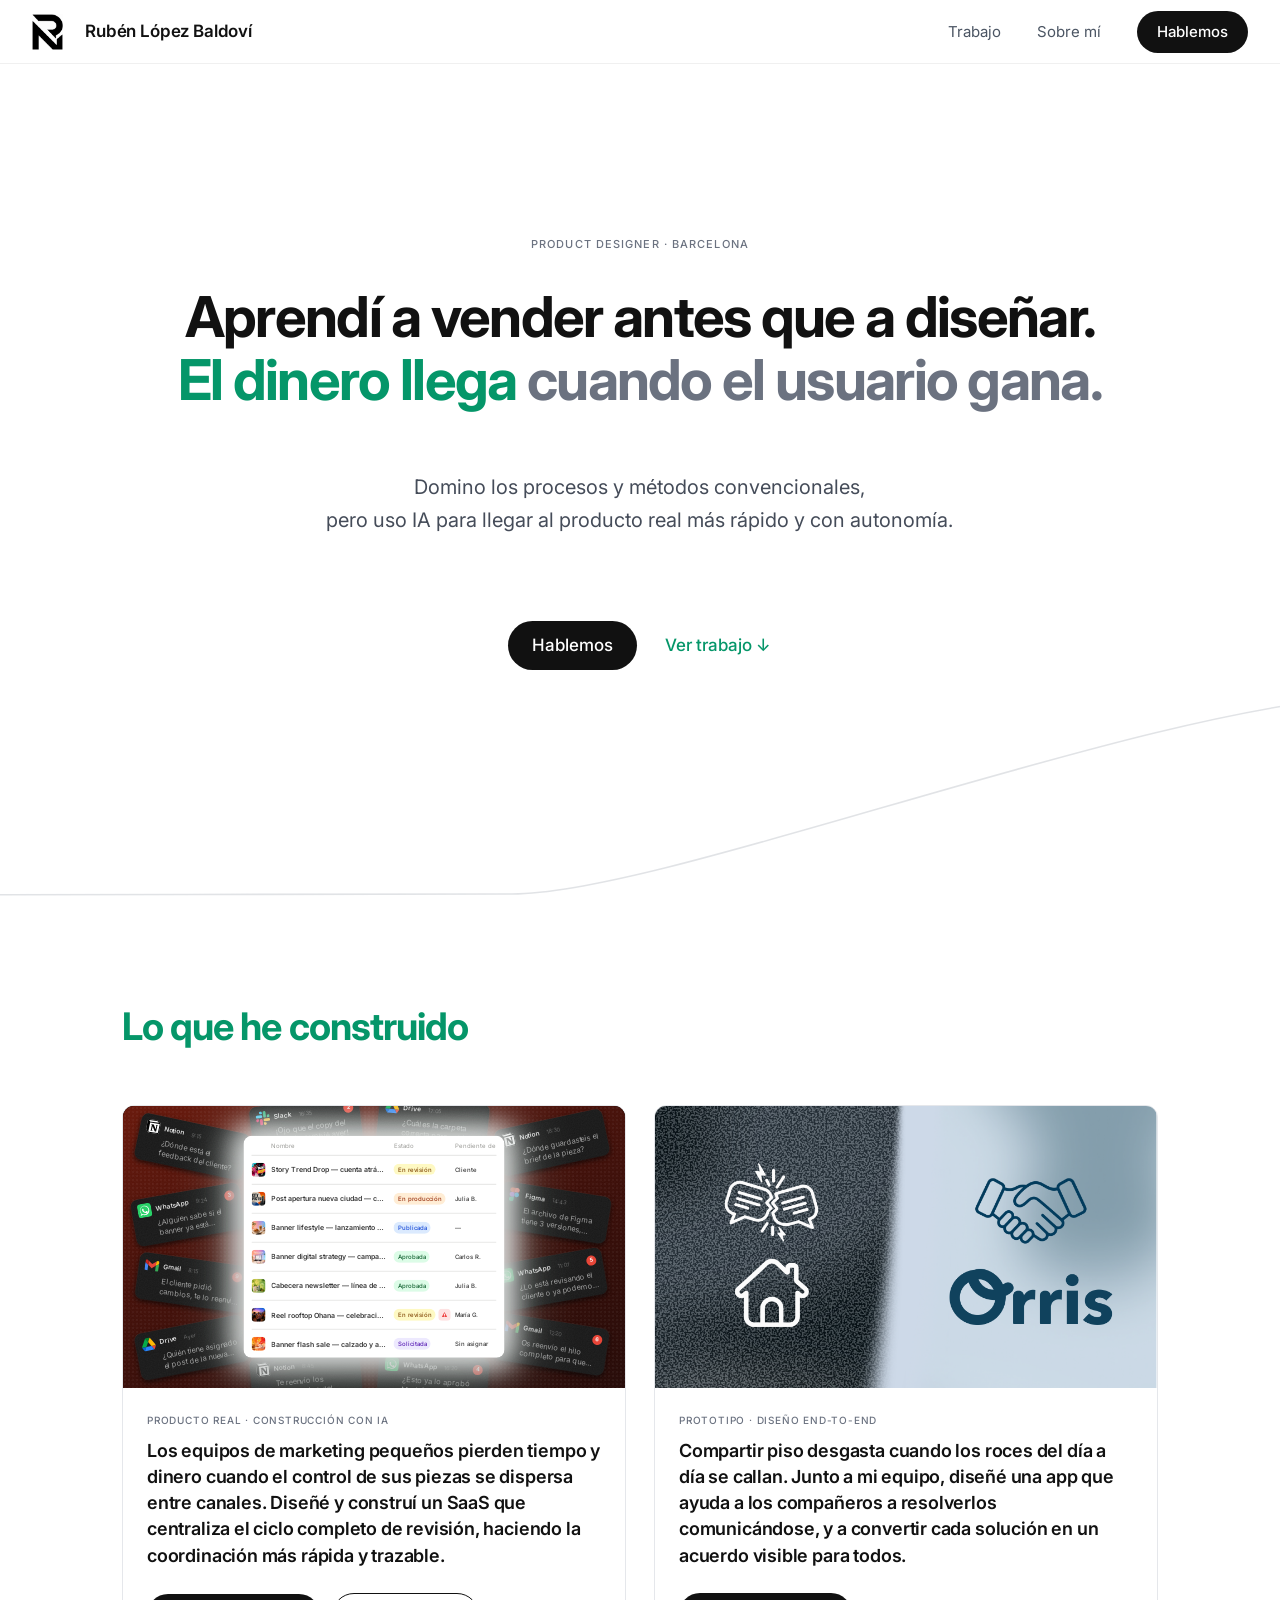
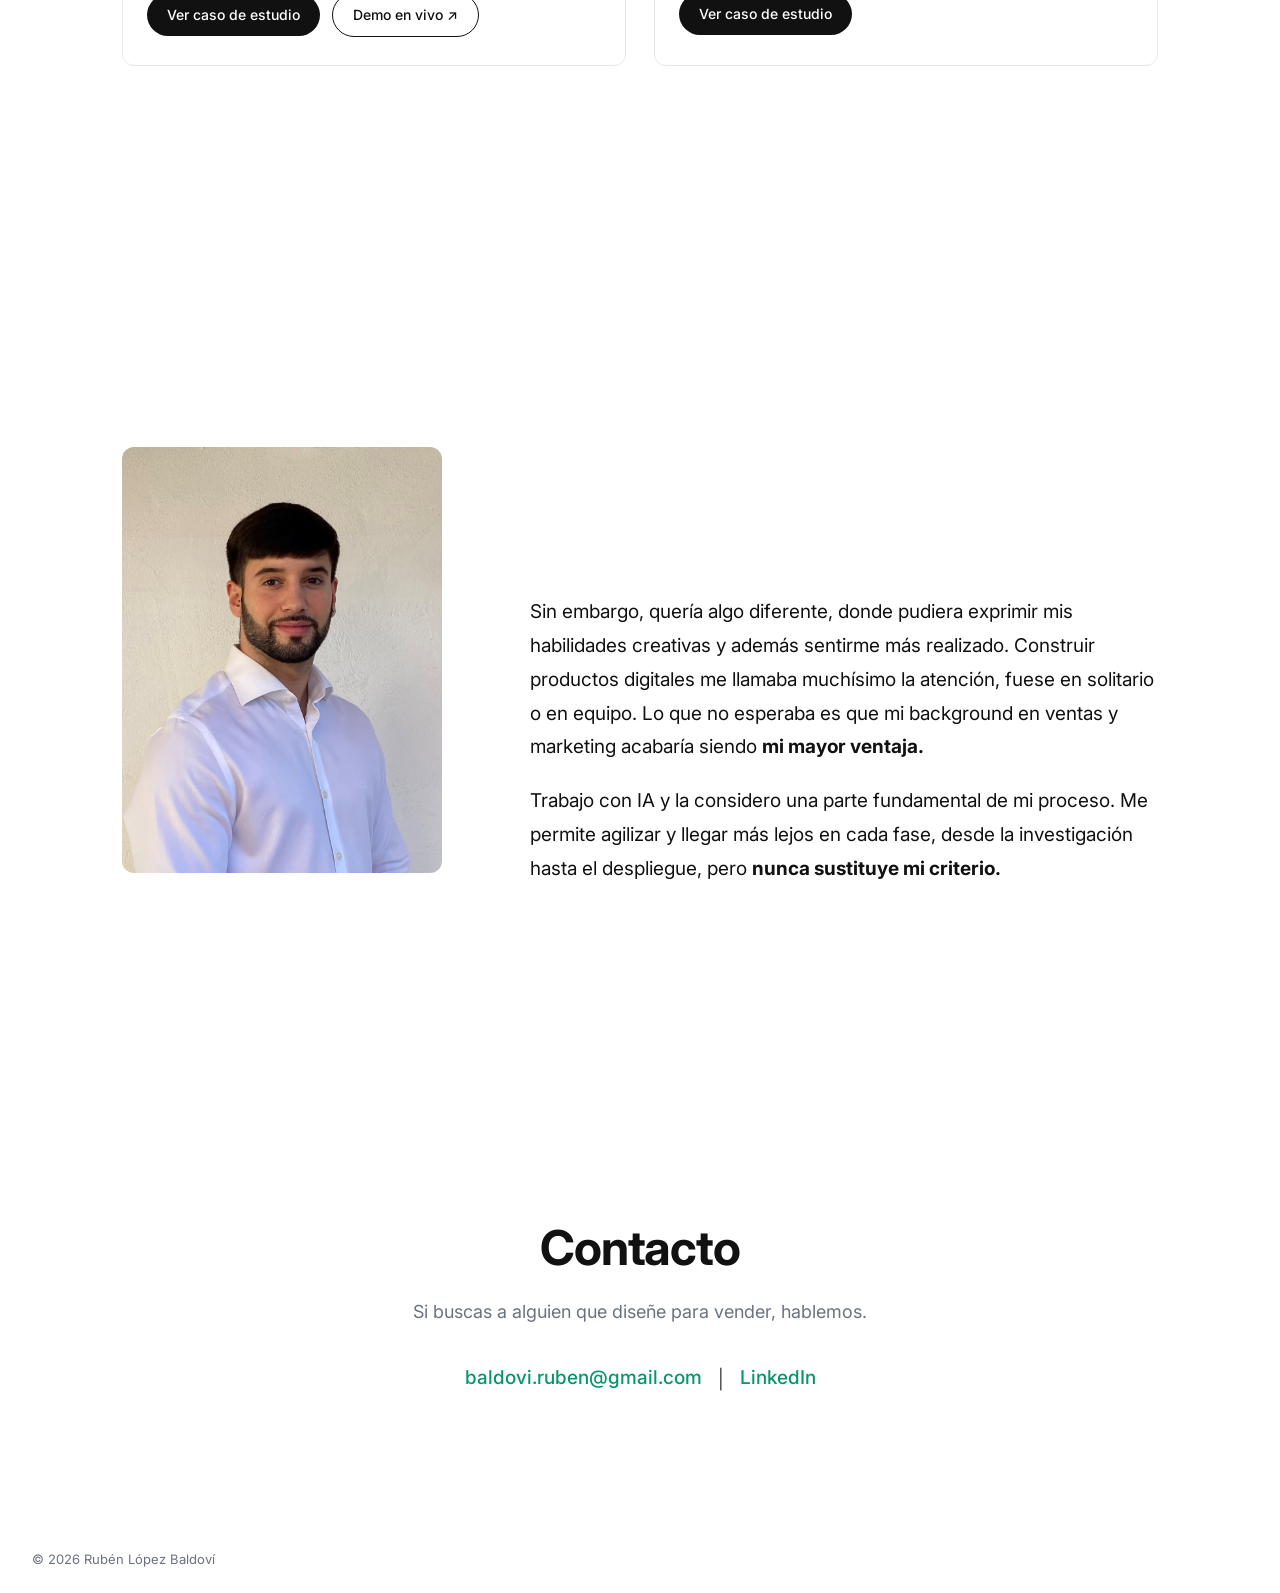
==== commit 4b46df09: "fix: sello — hockey stick con despegue al 40%, sin overflow fuera del SVG Co-Authored-By: Claude Son" ====
--- a/index.html
+++ b/index.html
@@ -32,7 +32,7 @@
     <!-- HERO -->
     <section class="hero" id="hero">
       <svg class="sello" viewBox="0 0 1440 250" preserveAspectRatio="none" aria-hidden="true" focusable="false">
-        <path class="sello__line" d="M -160,185 C 1200,185 1340,60 1560,-120" fill="none" stroke="#6B7280" stroke-opacity="0.20" stroke-width="1.6" stroke-linecap="round"/>
+        <path class="sello__line" d="M -160,245 C 10,245 400,244 576,244 C 752,244 1300,50 1560,45" fill="none" stroke="#6B7280" stroke-opacity="0.20" stroke-width="1.6" stroke-linecap="round"/>
       </svg>
       <div class="container">
         <span class="eyebrow">Product Designer · Barcelona</span>
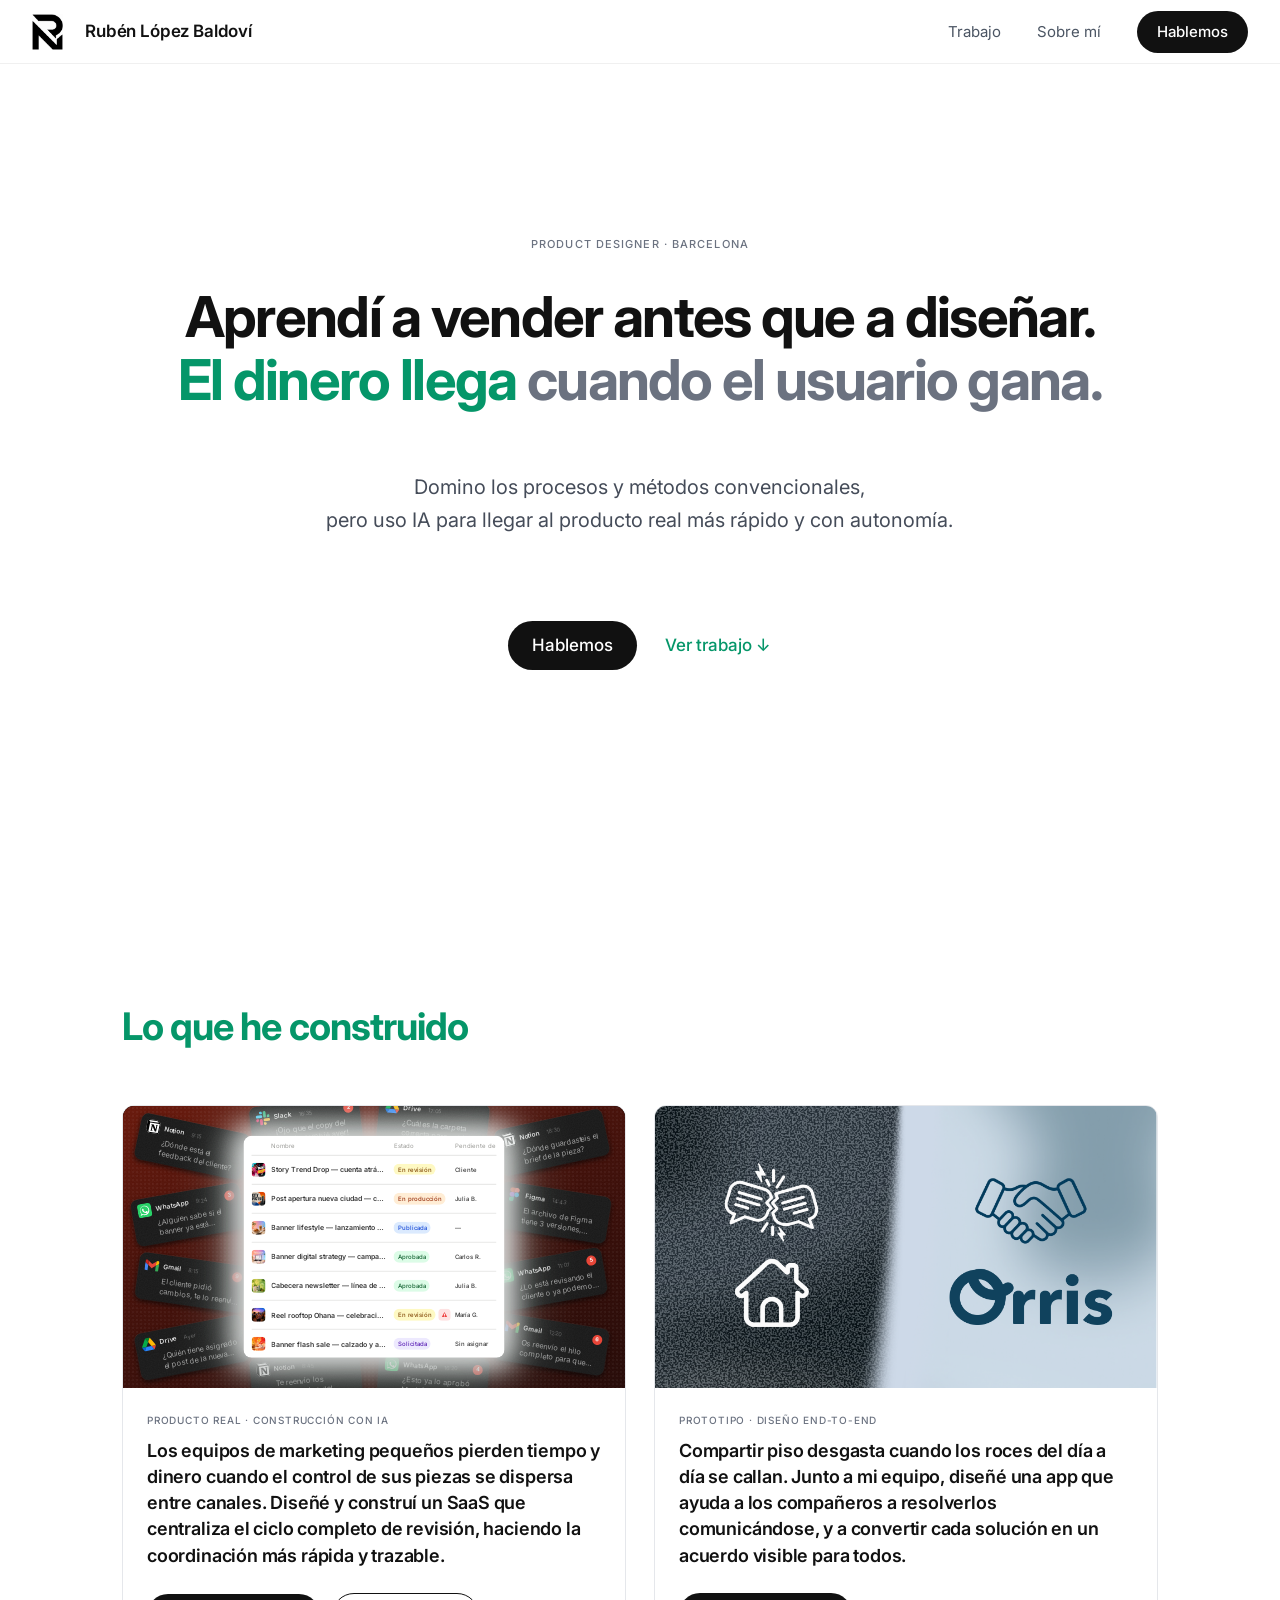
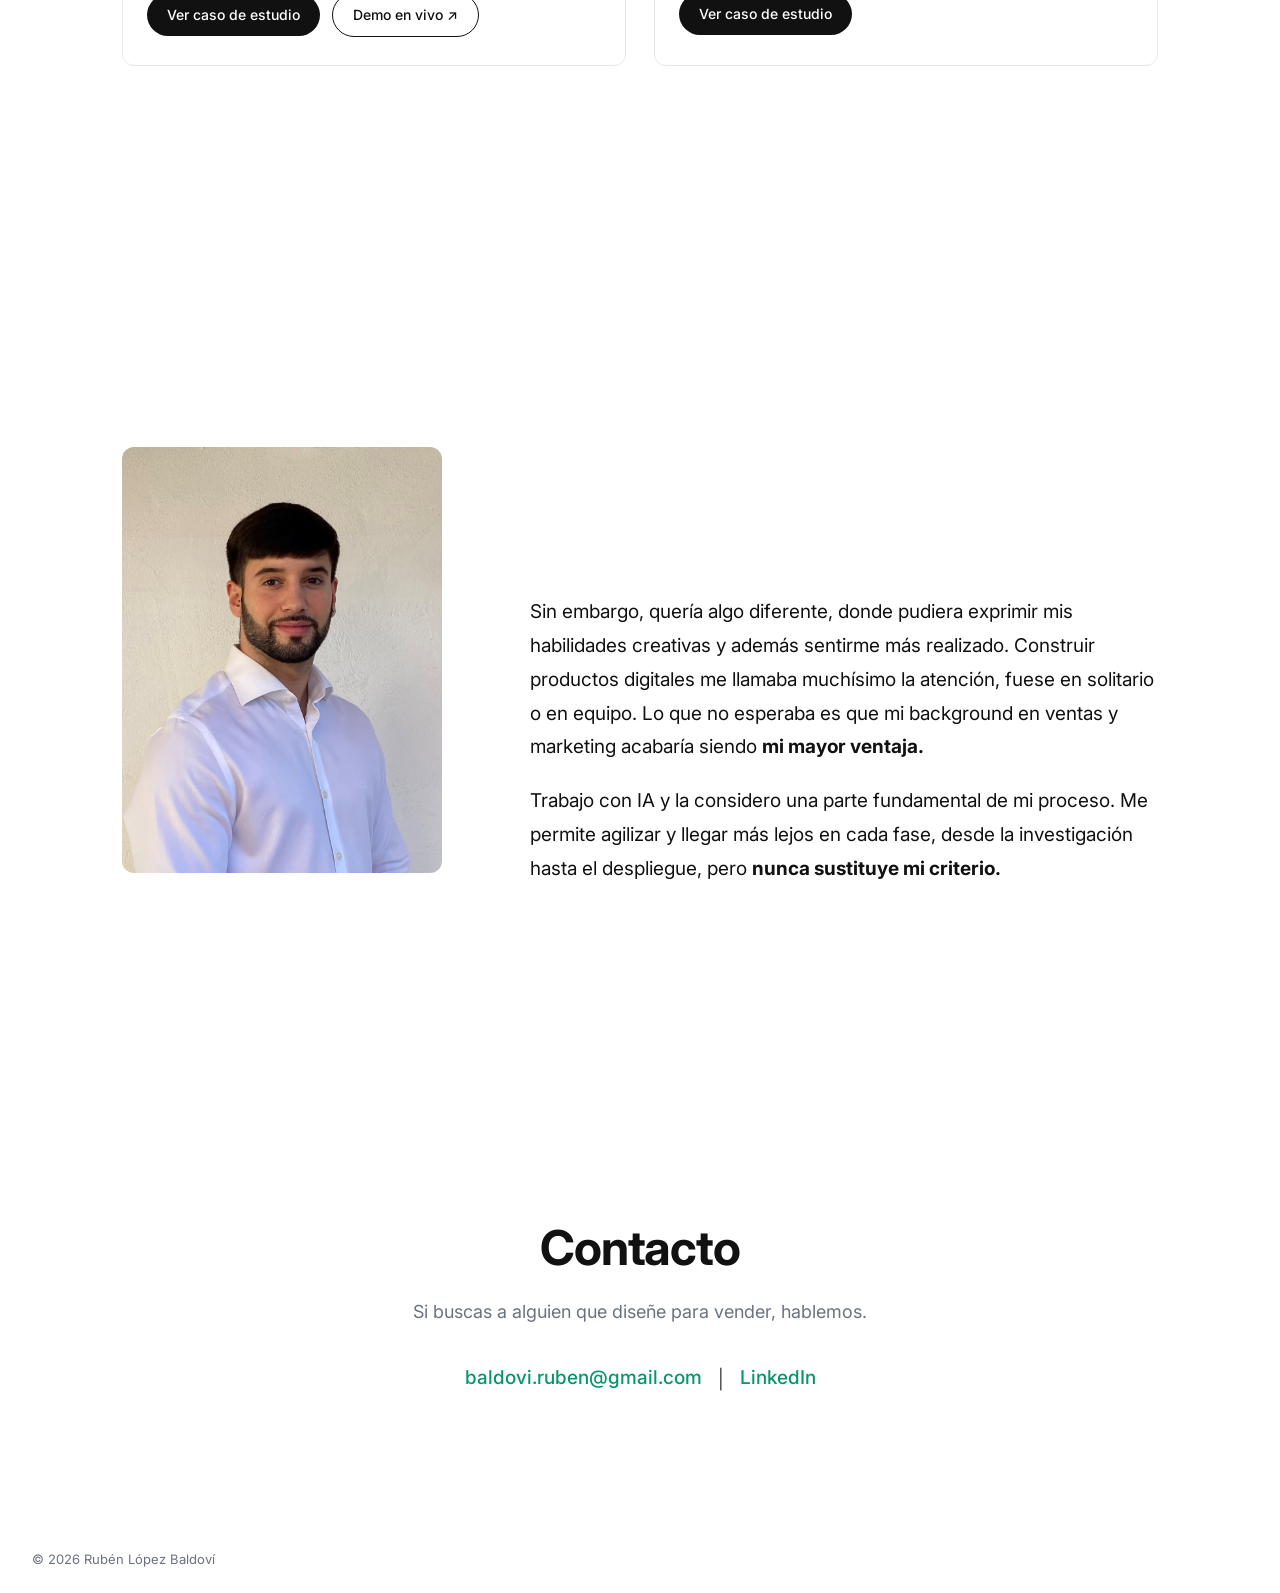
==== commit c5fea461: "remove: elimina sello de curva del hero y hooks en las tres páginas" ====
--- a/index.html
+++ b/index.html
@@ -31,9 +31,6 @@
 
     <!-- HERO -->
     <section class="hero" id="hero">
-      <svg class="sello" viewBox="0 0 1440 250" preserveAspectRatio="none" aria-hidden="true" focusable="false">
-        <path class="sello__line" d="M -160,245 C 10,245 400,244 576,244 C 752,244 1300,50 1560,45" fill="none" stroke="#6B7280" stroke-opacity="0.20" stroke-width="1.6" stroke-linecap="round"/>
-      </svg>
       <div class="container">
         <span class="eyebrow">Product Designer · Barcelona</span>
         <h1 class="hero__title">Aprendí a vender antes que a diseñar.<br><span class="hero__accent">El dinero llega</span> <span class="hero__gray">cuando el usuario gana.</span></h1>
--- a/css/styles.css
+++ b/css/styles.css
@@ -887,26 +887,6 @@
   text-align: center;
 }
 
-/* ============================================================
-   SELLO DE IDENTIDAD (Hero + hooks de case studies)
-   ============================================================ */
-.hero,
-#hook {
-  position: relative;
-}
-.sello {
-  position: absolute;
-  bottom: 0;
-  left: 0;
-  width: 100%;
-  height: 250px;
-  pointer-events: none;
-  z-index: 0;
-  overflow: visible;
-}
-@media (max-width: 600px) {
-  .sello { display: none; }
-}
 .contact__title {
   font-size: clamp(32px, 4vw, 48px);
   font-weight: 700;
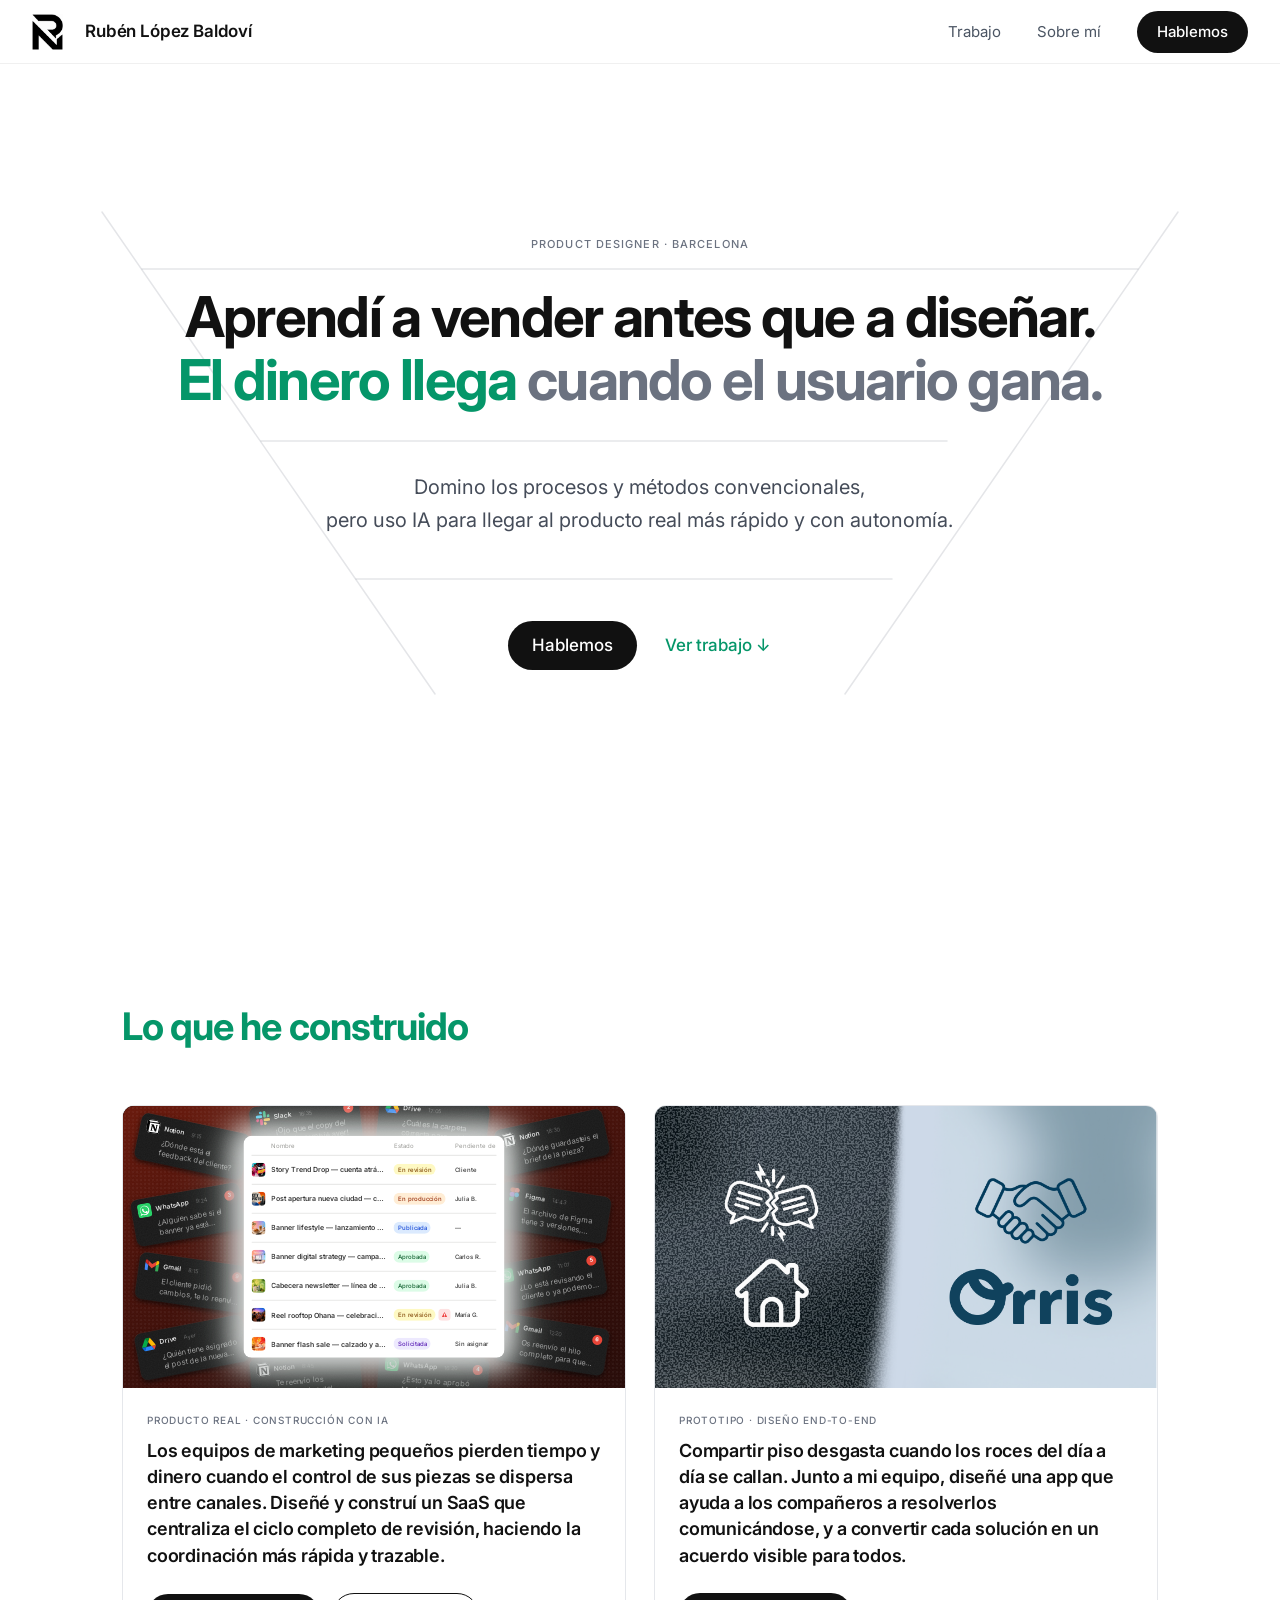
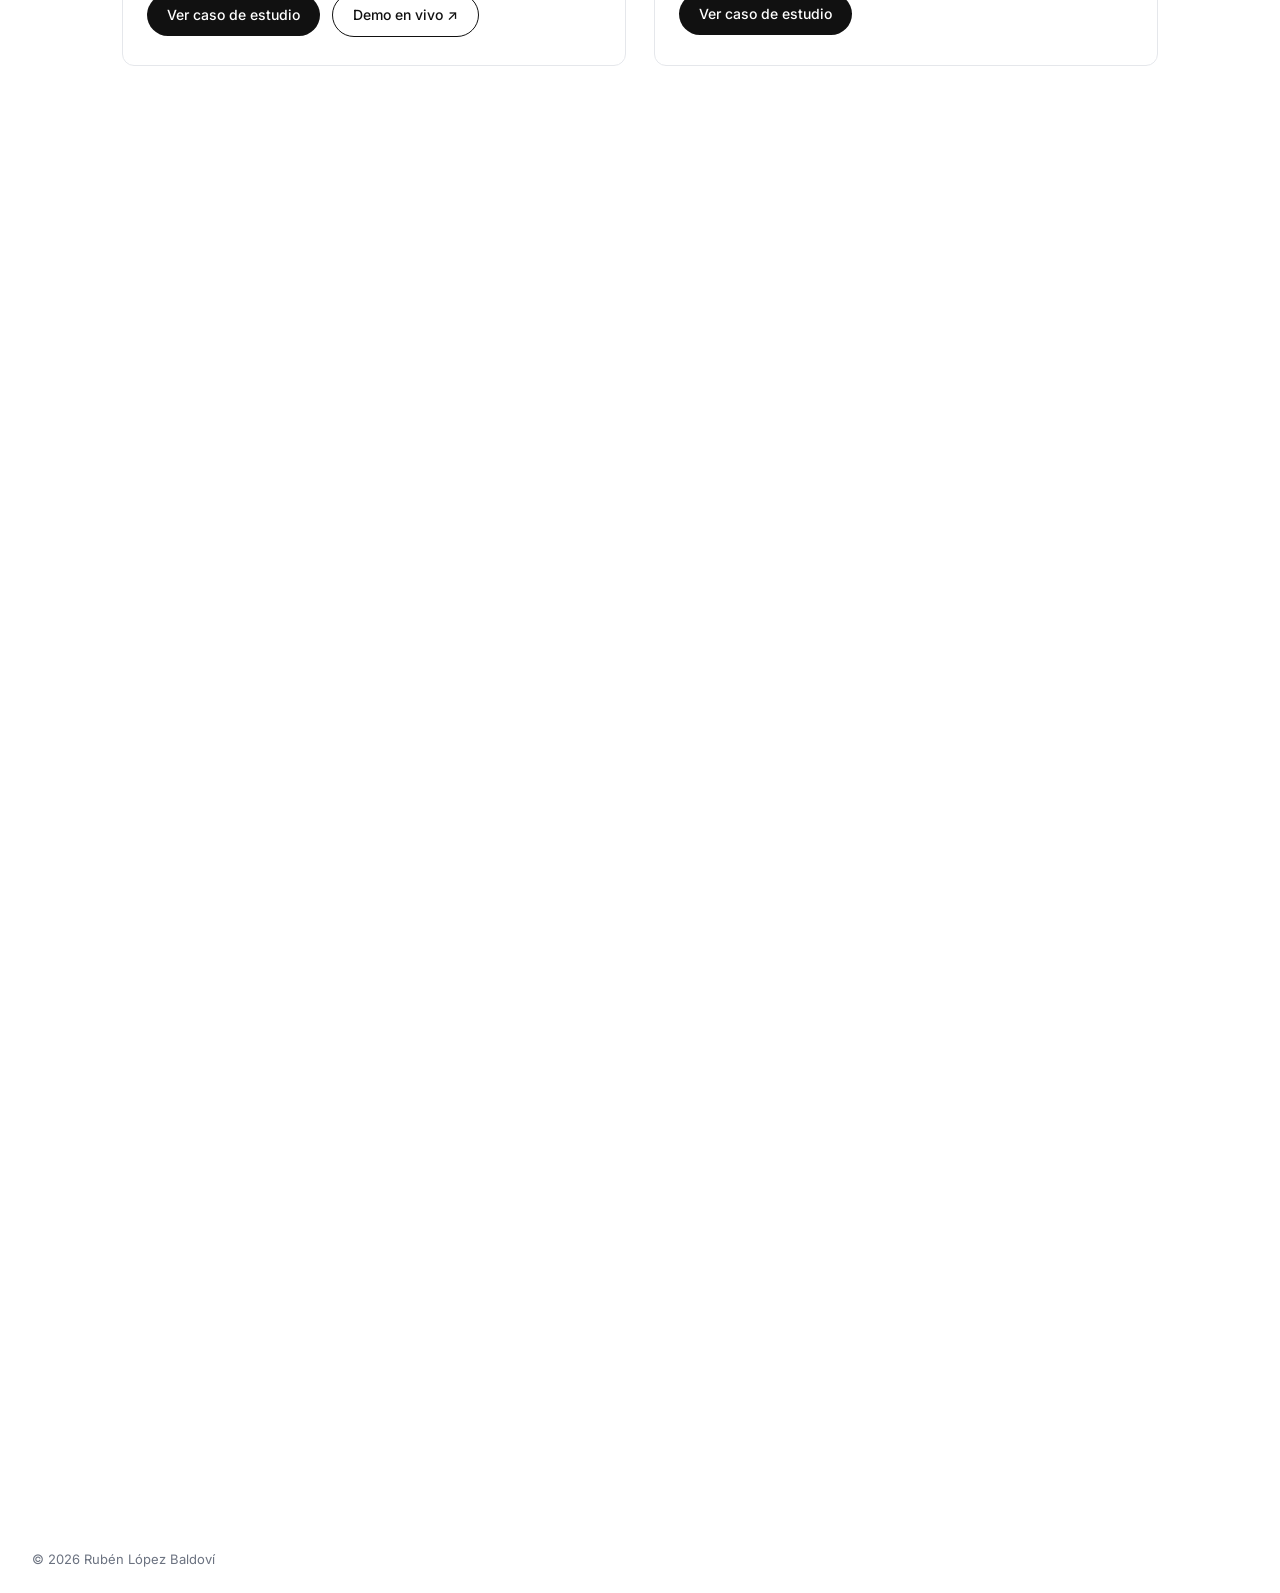
==== commit 9a30df18: "feat: funnel de conversion en el hero de la home — lineas laterales y horizontales por fases" ====
--- a/index.html
+++ b/index.html
@@ -31,6 +31,13 @@
 
     <!-- HERO -->
     <section class="hero" id="hero">
+      <svg class="funnel" aria-hidden="true" focusable="false">
+        <line class="funnel__side funnel__side--left" />
+        <line class="funnel__side funnel__side--right" />
+        <line class="funnel__h funnel__h--1" />
+        <line class="funnel__h funnel__h--2" />
+        <line class="funnel__h funnel__h--3" />
+      </svg>
       <div class="container">
         <span class="eyebrow">Product Designer · Barcelona</span>
         <h1 class="hero__title">Aprendí a vender antes que a diseñar.<br><span class="hero__accent">El dinero llega</span> <span class="hero__gray">cuando el usuario gana.</span></h1>
--- a/css/styles.css
+++ b/css/styles.css
@@ -877,6 +877,25 @@
   font-style: italic;
   margin-top: 4px;
   padding-top: 24px;
+}
+
+/* ============================================================
+   FUNNEL DE CONVERSIÓN — Hero Home (fases del embudo)
+   ============================================================ */
+.hero { position: relative; }
+.funnel {
+  position: absolute;
+  inset: 0;
+  width: 100%;
+  height: 100%;
+  pointer-events: none;
+  z-index: 0;
+}
+.funnel line {
+  stroke: #6B7280;
+  stroke-width: 1.5;
+  stroke-opacity: 0.18;
+  stroke-linecap: round;
 }
 
 /* ============================================================
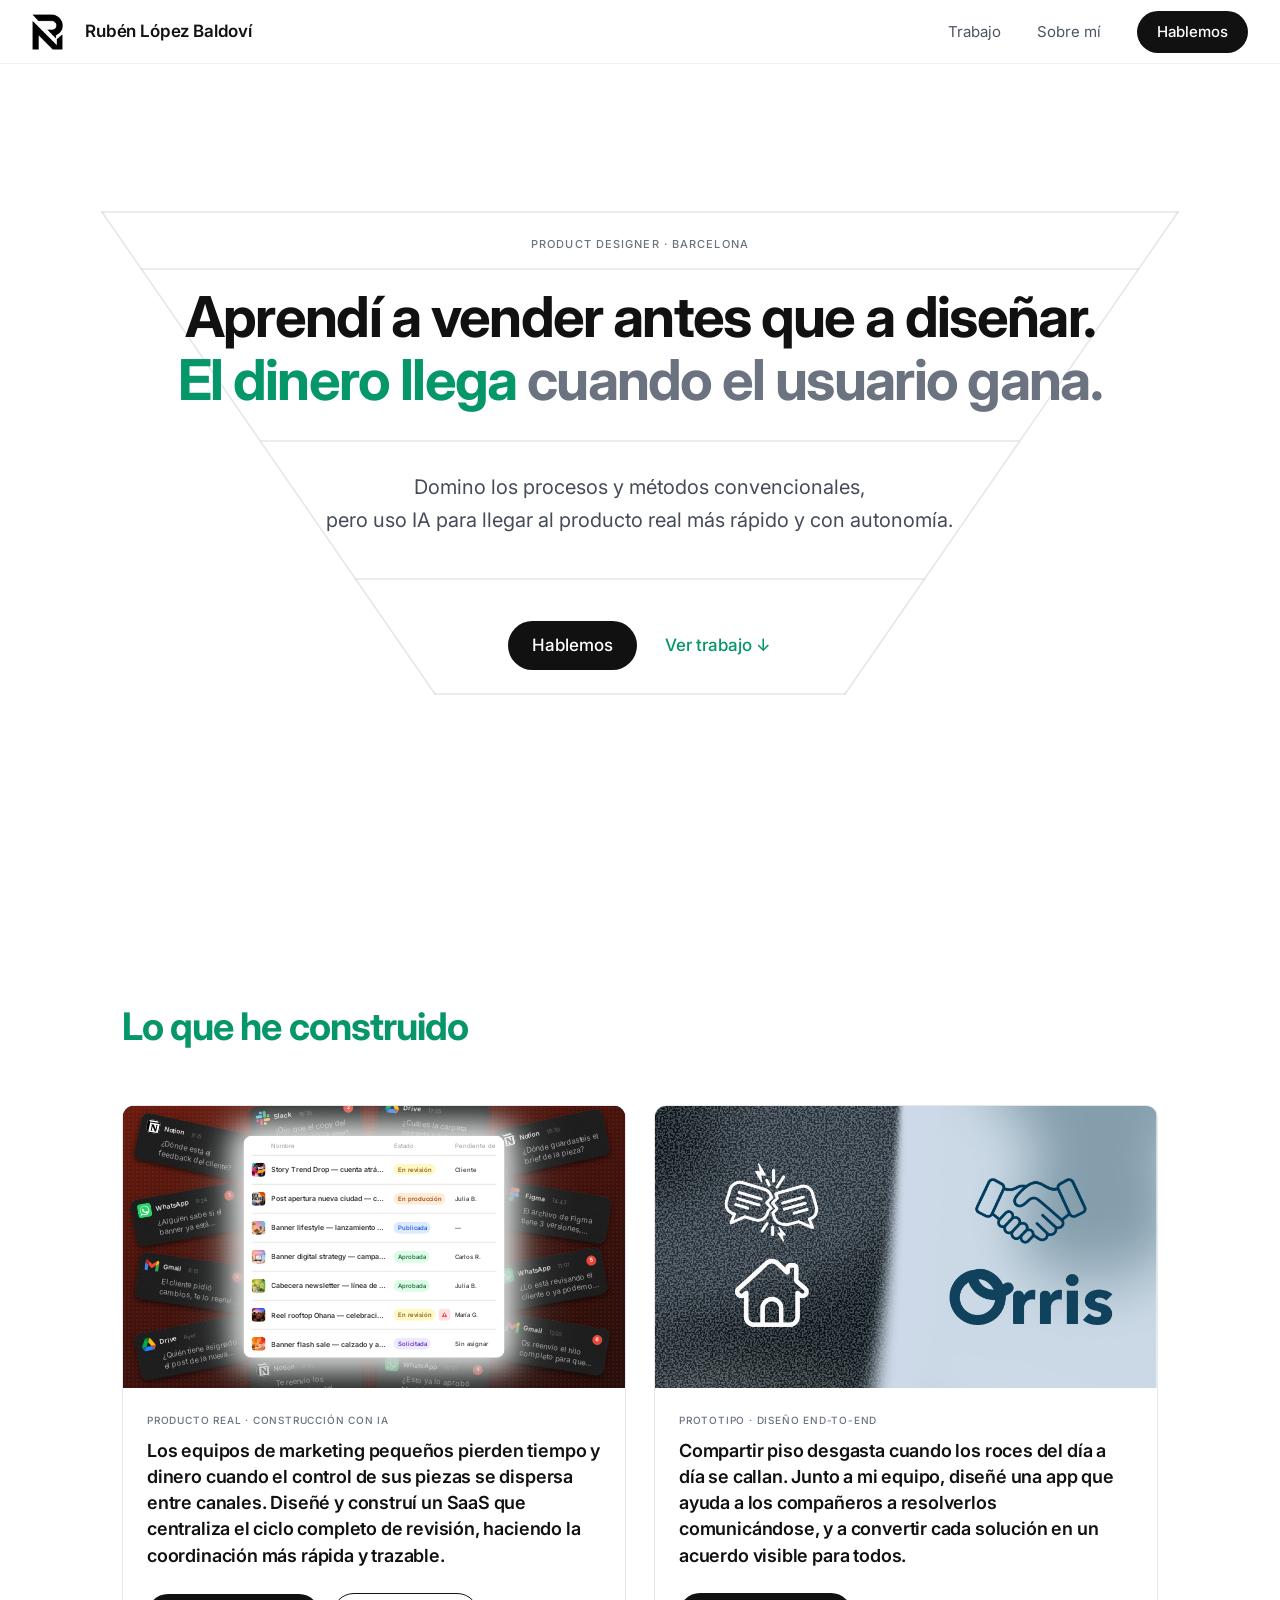
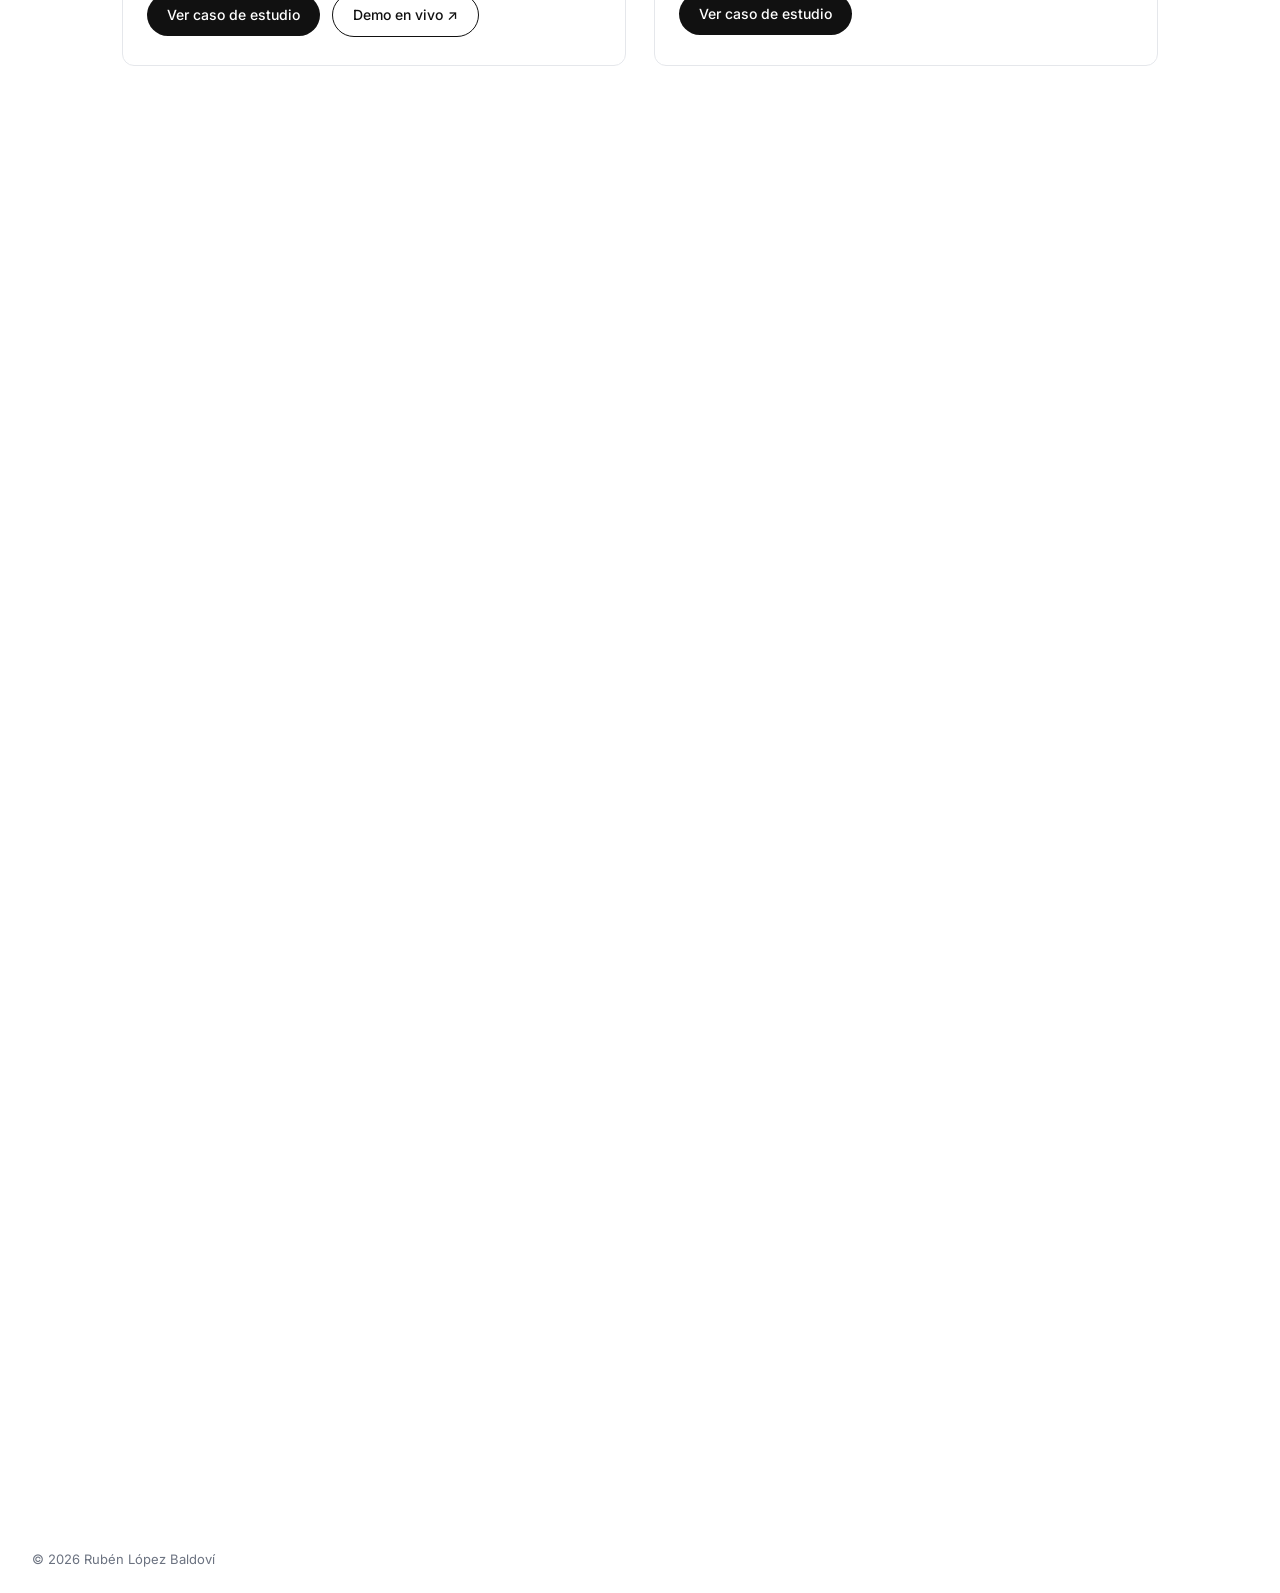
==== commit 1c340ee4: "fix: funnel — cierra embudo arriba/abajo y centra divisiones en los huecos" ====
--- a/index.html
+++ b/index.html
@@ -32,11 +32,13 @@
     <!-- HERO -->
     <section class="hero" id="hero">
       <svg class="funnel" aria-hidden="true" focusable="false">
+        <line class="funnel__top" />
         <line class="funnel__side funnel__side--left" />
         <line class="funnel__side funnel__side--right" />
         <line class="funnel__h funnel__h--1" />
         <line class="funnel__h funnel__h--2" />
         <line class="funnel__h funnel__h--3" />
+        <line class="funnel__bot" />
       </svg>
       <div class="container">
         <span class="eyebrow">Product Designer · Barcelona</span>
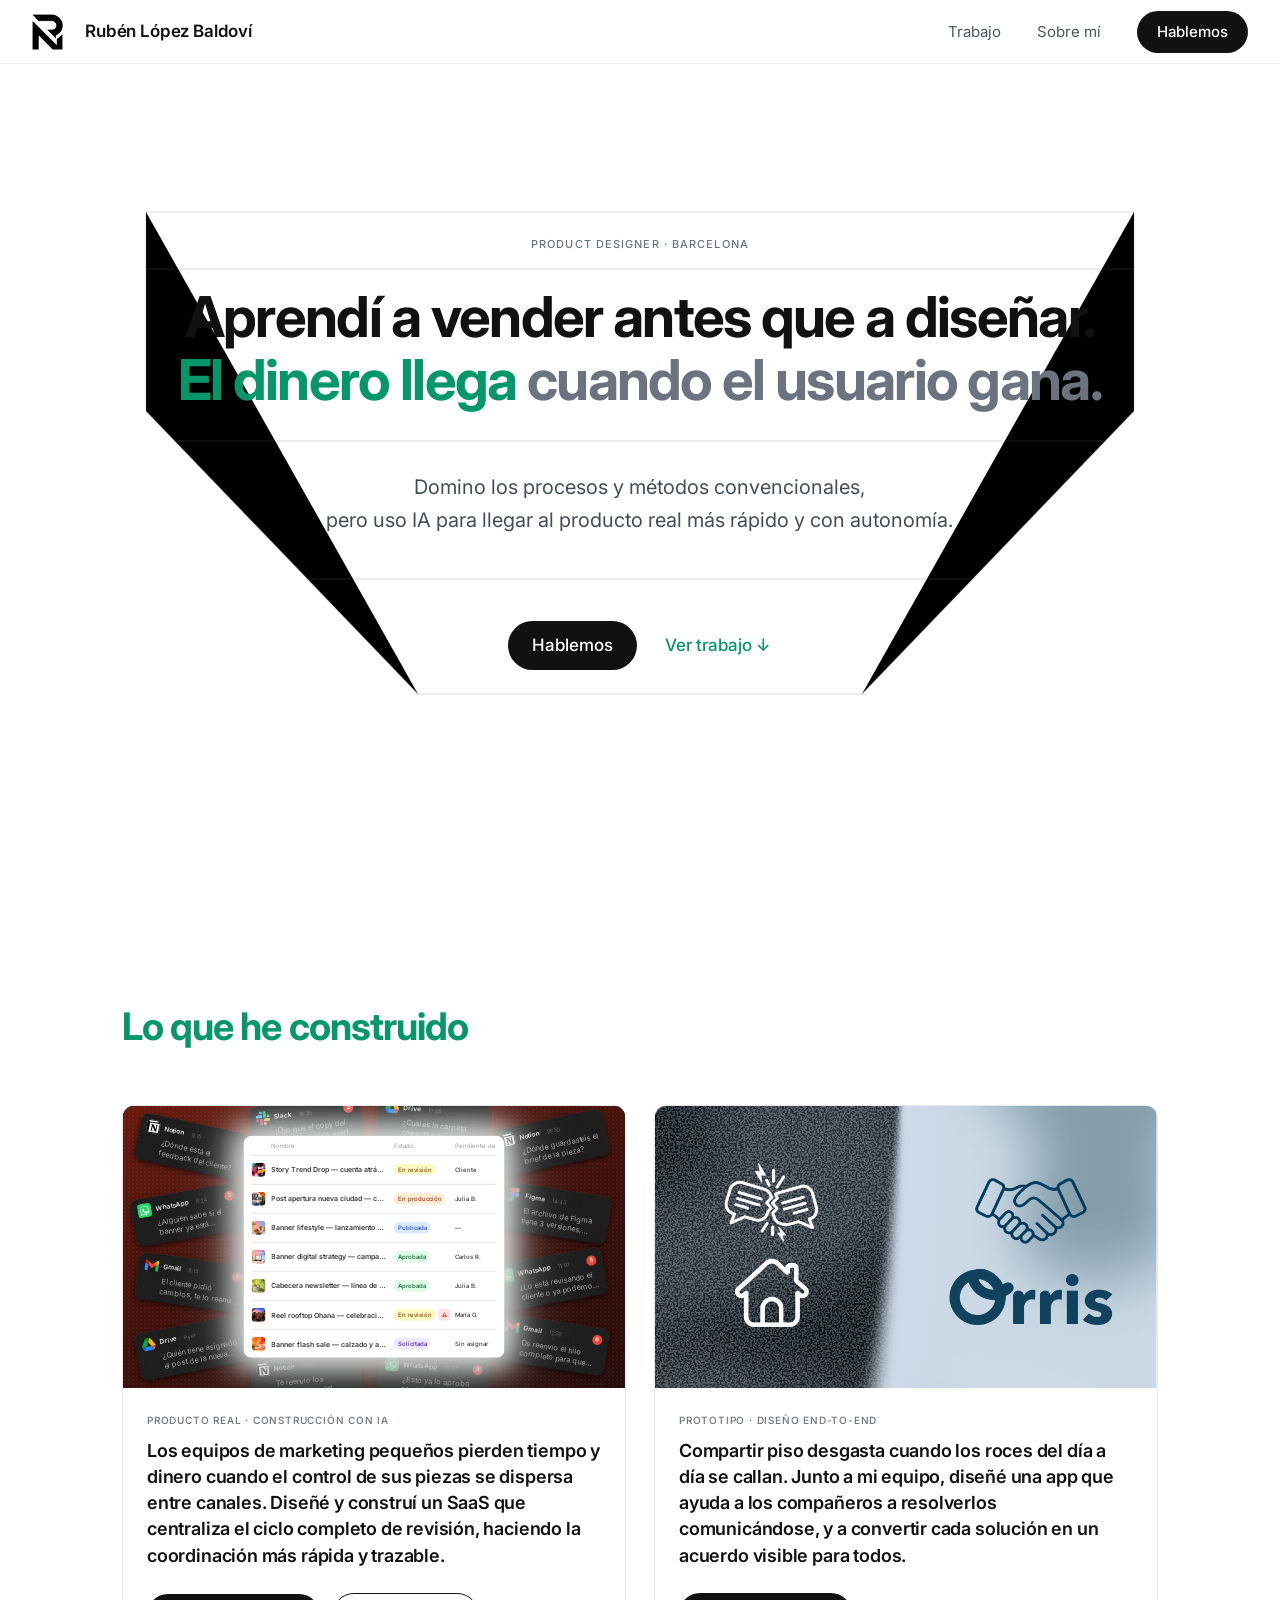
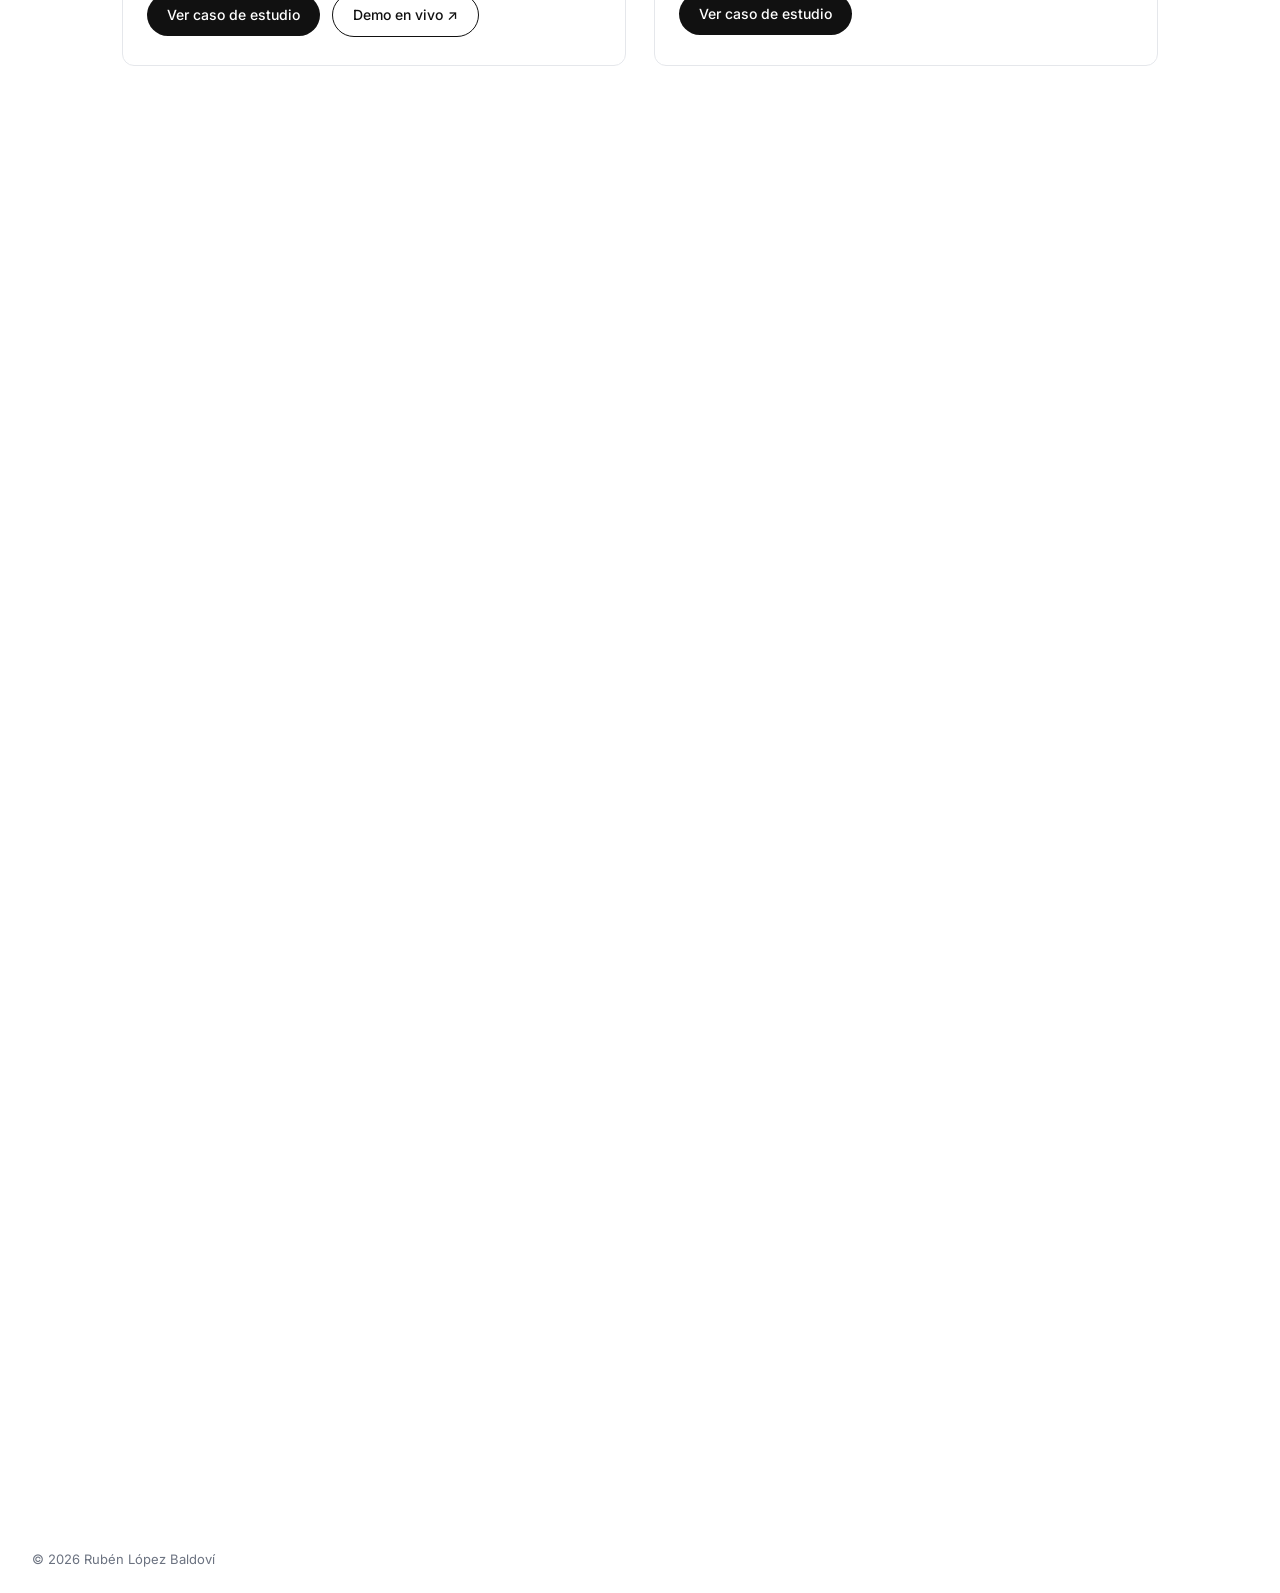
==== commit 51ddc236: "fix: funnel sides run parallel through title, converge below it Replaced the straight diagonal <line" ====
--- a/index.html
+++ b/index.html
@@ -33,8 +33,8 @@
     <section class="hero" id="hero">
       <svg class="funnel" aria-hidden="true" focusable="false">
         <line class="funnel__top" />
-        <line class="funnel__side funnel__side--left" />
-        <line class="funnel__side funnel__side--right" />
+        <polyline class="funnel__side funnel__side--left" />
+        <polyline class="funnel__side funnel__side--right" />
         <line class="funnel__h funnel__h--1" />
         <line class="funnel__h funnel__h--2" />
         <line class="funnel__h funnel__h--3" />
@@ -245,43 +245,43 @@
                   </div>
                   <div class="tt-body">
                     <div class="tt-row">
-                      <img src="assets/images/imagen-2.png" class="tt-img" alt="">
+                      <img loading="lazy" src="assets/images/imagen-2.png" class="tt-img" alt="">
                       <span class="tt-name">Story Trend Drop — cuenta atrás colección verano</span>
                       <span class="tt-badge tt-badge--revision">En revisión</span>
                       <span class="tt-assignee">Cliente</span>
                     </div>
                     <div class="tt-row">
-                      <img src="assets/images/imagen-6.png" class="tt-img" alt="">
+                      <img loading="lazy" src="assets/images/imagen-6.png" class="tt-img" alt="">
                       <span class="tt-name">Post apertura nueva ciudad — campaña lanzamiento</span>
                       <span class="tt-badge tt-badge--produccion">En producción</span>
                       <span class="tt-assignee">Julia B.</span>
                     </div>
                     <div class="tt-row">
-                      <img src="assets/images/imagen-12.png" class="tt-img" alt="">
+                      <img loading="lazy" src="assets/images/imagen-12.png" class="tt-img" alt="">
                       <span class="tt-name">Banner lifestyle — lanzamiento nueva web</span>
                       <span class="tt-badge tt-badge--publicada">Publicada</span>
                       <span class="tt-assignee">—</span>
                     </div>
                     <div class="tt-row">
-                      <img src="assets/images/imagen-14.png" class="tt-img" alt="">
+                      <img loading="lazy" src="assets/images/imagen-14.png" class="tt-img" alt="">
                       <span class="tt-name">Banner digital strategy — campaña Telecom Plus</span>
                       <span class="tt-badge tt-badge--aprobada">Aprobada</span>
                       <span class="tt-assignee">Carlos R.</span>
                     </div>
                     <div class="tt-row">
-                      <img src="assets/images/imagen-10.png" class="tt-img" alt="">
+                      <img loading="lazy" src="assets/images/imagen-10.png" class="tt-img" alt="">
                       <span class="tt-name">Cabecera newsletter — línea de productos eco</span>
                       <span class="tt-badge tt-badge--aprobada">Aprobada</span>
                       <span class="tt-assignee">Julia B.</span>
                     </div>
                     <div class="tt-row">
-                      <img src="assets/images/imagen-11.png" class="tt-img" alt="">
+                      <img loading="lazy" src="assets/images/imagen-11.png" class="tt-img" alt="">
                       <span class="tt-name">Reel rooftop Ohana — celebración aniversario</span>
                       <span class="tt-estado-cell"><span class="tt-badge tt-badge--revision">En revisión</span><span class="tt-block-badge"><svg viewBox="0 0 10 9" xmlns="http://www.w3.org/2000/svg" width="6" height="5.4"><path d="M5 0.5L9.5 8.5H0.5L5 0.5Z" fill="#EF4444"/><rect x="4.25" y="3" width="1.5" height="3.5" rx="0.5" fill="#FFF"/><rect x="4.25" y="7.2" width="1.5" height="1" rx="0.5" fill="#FFF"/></svg></span></span>
                       <span class="tt-assignee">María G.</span>
                     </div>
                     <div class="tt-row">
-                      <img src="assets/images/imagen-8.png" class="tt-img" alt="">
+                      <img loading="lazy" src="assets/images/imagen-8.png" class="tt-img" alt="">
                       <span class="tt-name">Banner flash sale — calzado y accesorios</span>
                       <span class="tt-badge tt-badge--solicitada">Solicitada</span>
                       <span class="tt-assignee">Sin asignar</span>
@@ -305,7 +305,7 @@
           <article class="card reveal">
             <a href="orris.html" class="card__thumb-link">
               <div class="card__thumb card__thumb--orris">
-                <img src="assets/images/thumbnail-orris-home.png" alt="Orris — app para compañeros de piso" class="card__thumb-img">
+                <img loading="lazy" src="assets/images/thumbnail-orris-home.png" alt="Orris — app para compañeros de piso" class="card__thumb-img">
               </div>
             </a>
             <div class="card__body">
@@ -327,7 +327,7 @@
         <p class="section-label reveal reveal--left">Sobre mí</p>
         <div class="about__inner">
           <div class="about__photo reveal reveal--left">
-            <img src="assets/images/ruben-photo.jpg" alt="Rubén Baldoví" class="about__photo-img">
+            <img loading="lazy" src="assets/images/ruben-photo.jpg" alt="Rubén Baldoví" class="about__photo-img">
           </div>
           <div class="about__text">
             <p class="about__paragraph reveal reveal--right">Llegué al diseño desde el negocio, no al revés. Estuve en departamentos de marketing, administración y ventas, entendiendo por qué la gente compra y cómo se comunica una marca. Es algo que no se acaba de aprender <span class="hero__accent">hasta que no lo vives.</span></p>
--- a/css/styles.css
+++ b/css/styles.css
@@ -891,7 +891,8 @@
   pointer-events: none;
   z-index: 0;
 }
-.funnel line {
+.funnel line,
+.funnel polyline {
   stroke: #6B7280;
   stroke-width: 1.5;
   stroke-opacity: 0.18;
@@ -1370,74 +1371,38 @@
   color: var(--accent);
 }
 
-/* ---- DIAGRAMA DE ARQUITECTURA (UX Design > sub-momento 1) ----
-   Nodo central "Producto" y las cuatro secciones colgando de él. Todo en
-   línea continua sin relleno, en el mismo gris que .cs-choice__label
-   ("Descartado"). Entrada en scroll con el .reveal propio del contenedor. */
-.cs-arch {
+/* ---- ESQUEMA DE BARRA DE NAVEGACIÓN (UX Design > sub-momento 1) ----
+   Representa la navegación principal de la app (Home, Actividad, Hogar,
+   Perfil): un esquema sobrio, no la barra real de la UI — sin fondo oscuro
+   ni color, solo el contorno que insinúa el componente. Entrada estándar
+   del caso, heredada del .reveal propio del contenedor. */
+.cs-navbar {
+  display: flex;
+  align-items: center;
+  justify-content: space-between;
+  gap: 72px;
+  width: fit-content;
+  border: 2px solid var(--accent);
+  border-radius: 28px;
+  padding: 34px 56px;
   margin-top: 56px;
   margin-bottom: 56px;
 }
-/* El viewBox está recortado al contenido real (sin aire vacío alrededor), para
-   que el trazo más a la izquierda caiga justo en el margen del texto. El ancho
-   mantiene la misma escala de dibujo que antes del recorte. */
-.cs-arch__svg {
-  width: 465px;
-  max-width: 100%;
-  height: auto;
-  display: block;
-}
-.cs-arch__shape {
-  fill: none;
-  stroke: #C0C2C6;
-  stroke-width: 2;
-}
-.cs-arch__line {
-  stroke: #C0C2C6;
-  stroke-width: 2;
-  stroke-linecap: round;
-}
-.cs-arch__text {
-  fill: #C0C2C6;
-  stroke: none;
-  font-family: var(--font);
-  font-size: 24px;
+.cs-navbar__item {
+  display: flex;
+  flex-direction: column;
+  align-items: center;
+  gap: 12px;
+}
+.cs-navbar__icon {
+  width: 40px;
+  height: 40px;
+  color: var(--text-secondary);
+}
+.cs-navbar__label {
+  font-size: 16px;
   font-weight: 600;
-}
-/* El nodo central lleva el gris fuerte de .cs-choice__label ("Descartado") */
-.cs-arch__text--center {
-  font-size: 26px;
-  fill: var(--text-secondary);
-}
-/* Las cuatro secciones se acentúan; el nodo central y las líneas siguen en gris */
-.cs-arch__shape--accent {
-  stroke: var(--accent);
-}
-.cs-arch__text--accent {
-  fill: var(--accent);
-}
-/* Entrada en secuencia: primero "Producto", y encadenados después los cuatro
-   nodos acentuados con su línea (ver IIFE de .cs-arch en main.js). */
-.cs-arch__center {
-  opacity: 0;
-  transition: opacity 500ms ease-out;
-}
-.cs-arch--play .cs-arch__center {
-  opacity: 1;
-}
-.cs-arch__node {
-  opacity: 0;
-  transition: opacity 400ms ease-out;
-}
-.cs-arch--nodes-play .cs-arch__node {
-  opacity: 1;
-}
-@media (prefers-reduced-motion: reduce) {
-  .cs-arch__center,
-  .cs-arch__node {
-    transition: none !important;
-    opacity: 1 !important;
-  }
+  color: var(--text-secondary);
 }
 
 /* ---- DIAGRAMA DE FLUJO (UX Design > sub-momento 2) ----
@@ -1941,6 +1906,29 @@
 }
 
 /* ---- PERSONAS + JOURNEY (Investigación > sub-momento 2: user personas y sus fases clave) ---- */
+/* Rótulos que nombran cada pieza de la ilustración (personas / journey),
+   mismo estilo que .cs-brand__label y .cs-screens__label. */
+.cs-caption {
+  display: block;
+  font-family: var(--font);
+  font-size: 13px;
+  font-weight: 600;
+  letter-spacing: 0.06em;
+  text-transform: uppercase;
+  color: var(--text-secondary);
+  margin-top: 32px;
+  margin-bottom: 14px;
+}
+/* El rótulo ya marca la separación con el texto de arriba; el elemento que
+   nombra no necesita además su propio margin-top */
+.cs-caption + .cs-personas,
+.cs-caption + .cs-journey {
+  margin-top: 0;
+}
+/* Un poco más de aire entre los nombres de personas y el rótulo siguiente */
+.cs-personas + .cs-caption {
+  margin-top: 56px;
+}
 .cs-personas {
   display: flex;
   justify-content: flex-start;
@@ -1964,7 +1952,7 @@
 .cs-persona__name {
   font-size: 14px;
   font-weight: 600;
-  color: var(--text);
+  color: var(--accent);
 }
 .cs-journey {
   display: flex;
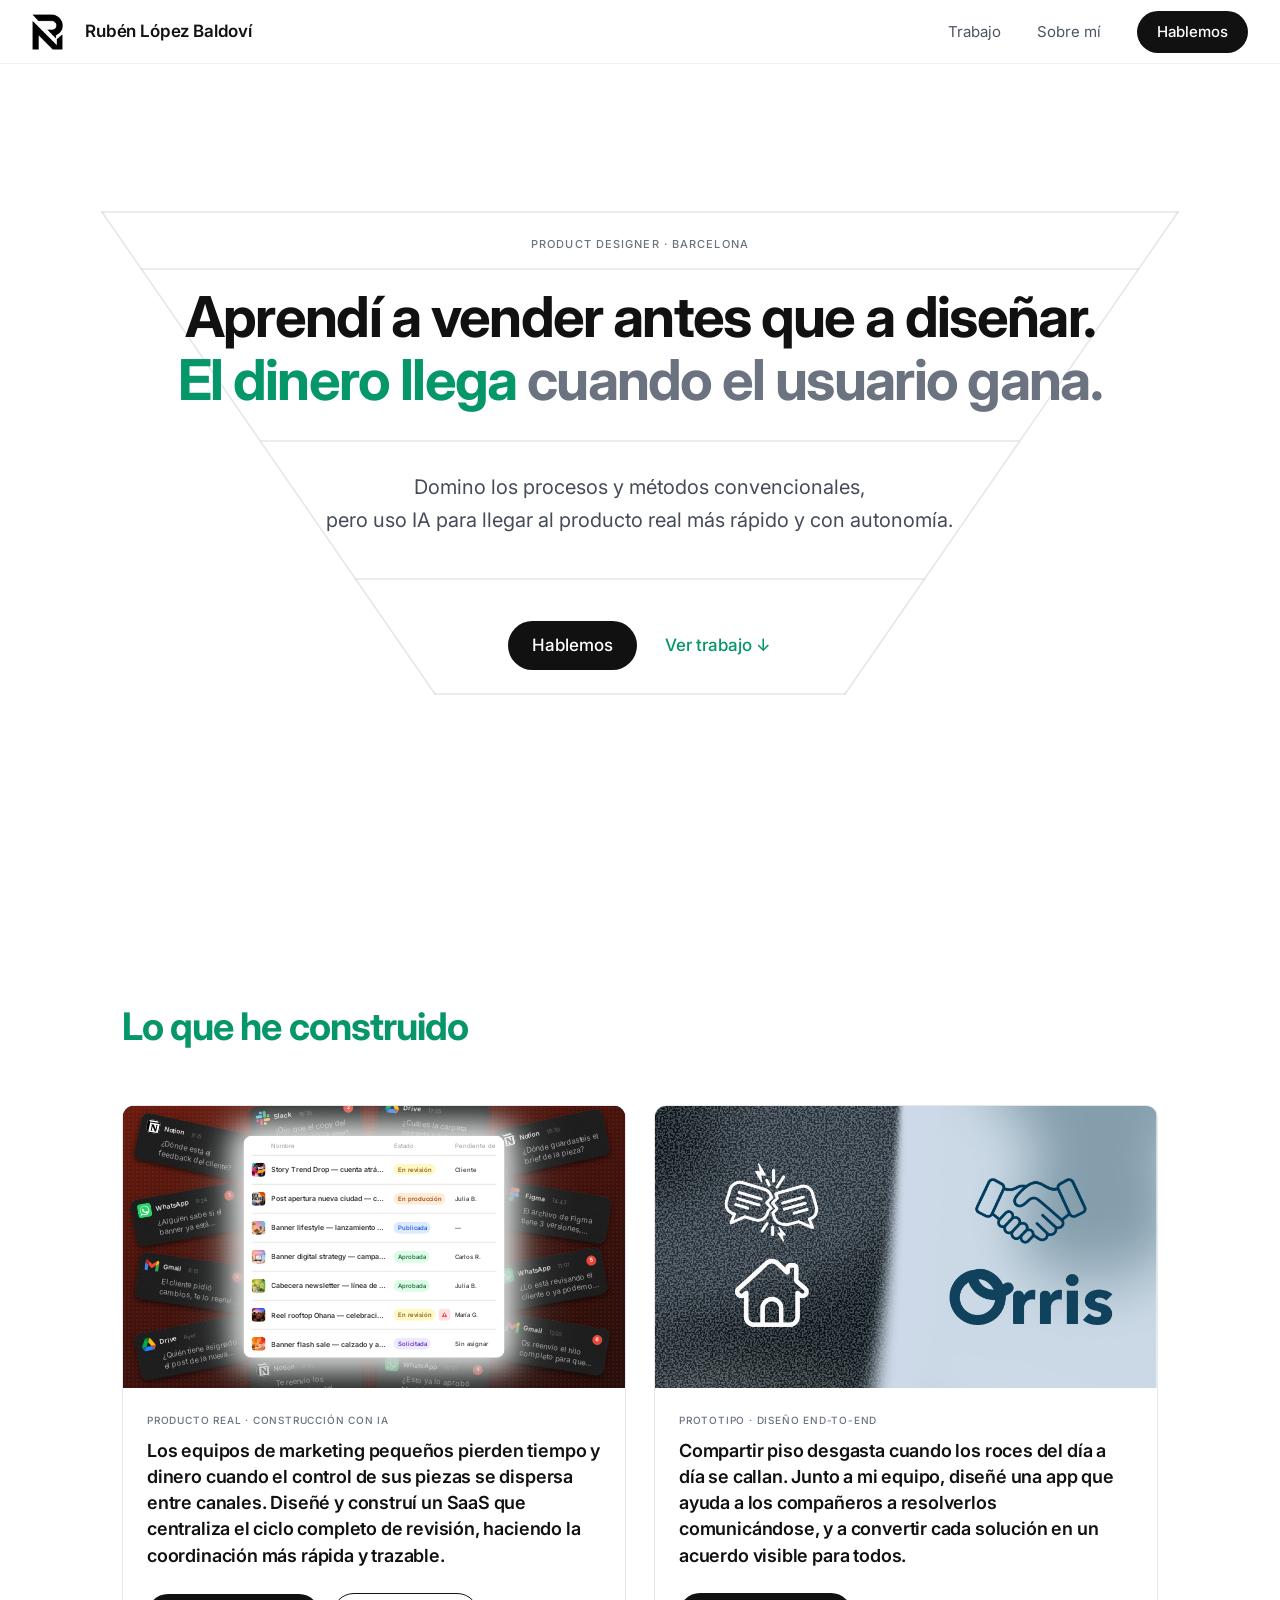
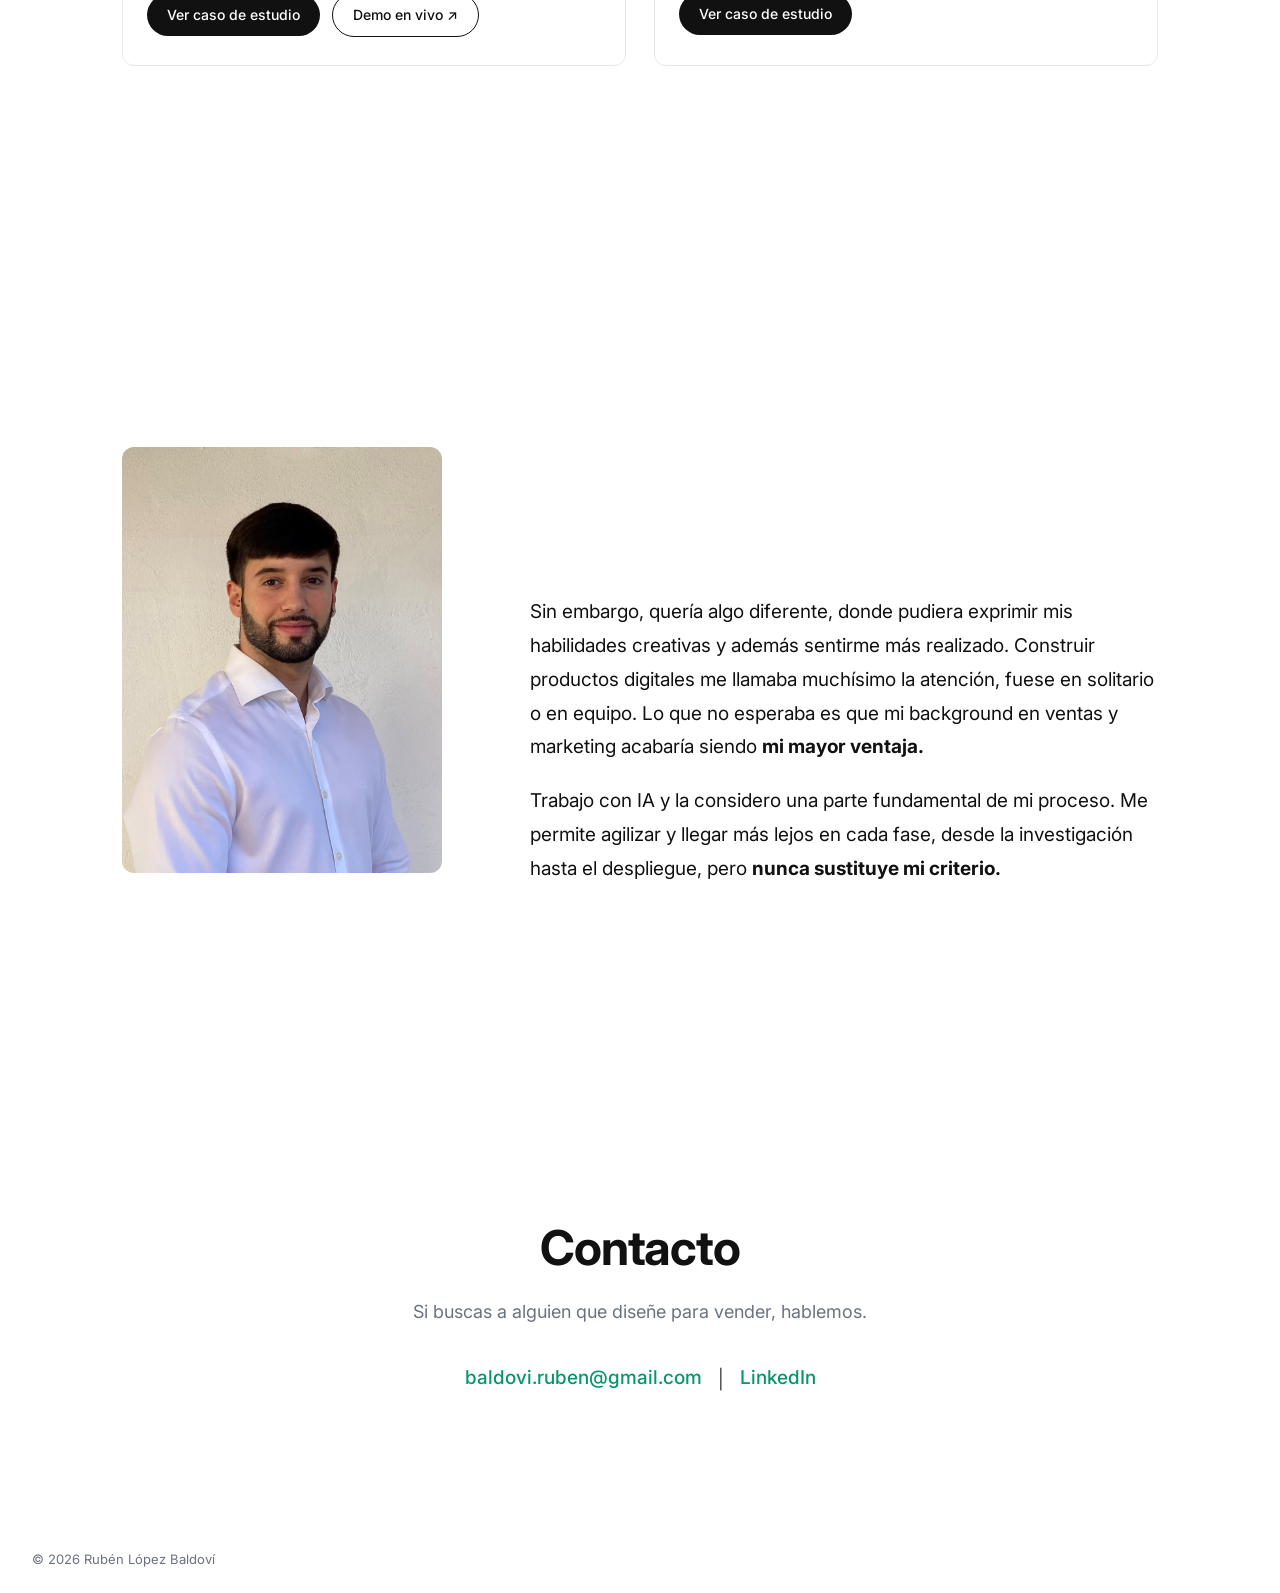
==== commit 0f4e3960: "revert: funnel vuelve al estado previo a las ediciones del 03/09 Restaura css/styles.css, index.html" ====
--- a/index.html
+++ b/index.html
@@ -33,8 +33,8 @@
     <section class="hero" id="hero">
       <svg class="funnel" aria-hidden="true" focusable="false">
         <line class="funnel__top" />
-        <polyline class="funnel__side funnel__side--left" />
-        <polyline class="funnel__side funnel__side--right" />
+        <line class="funnel__side funnel__side--left" />
+        <line class="funnel__side funnel__side--right" />
         <line class="funnel__h funnel__h--1" />
         <line class="funnel__h funnel__h--2" />
         <line class="funnel__h funnel__h--3" />
--- a/css/styles.css
+++ b/css/styles.css
@@ -891,8 +891,7 @@
   pointer-events: none;
   z-index: 0;
 }
-.funnel line,
-.funnel polyline {
+.funnel line {
   stroke: #6B7280;
   stroke-width: 1.5;
   stroke-opacity: 0.18;
